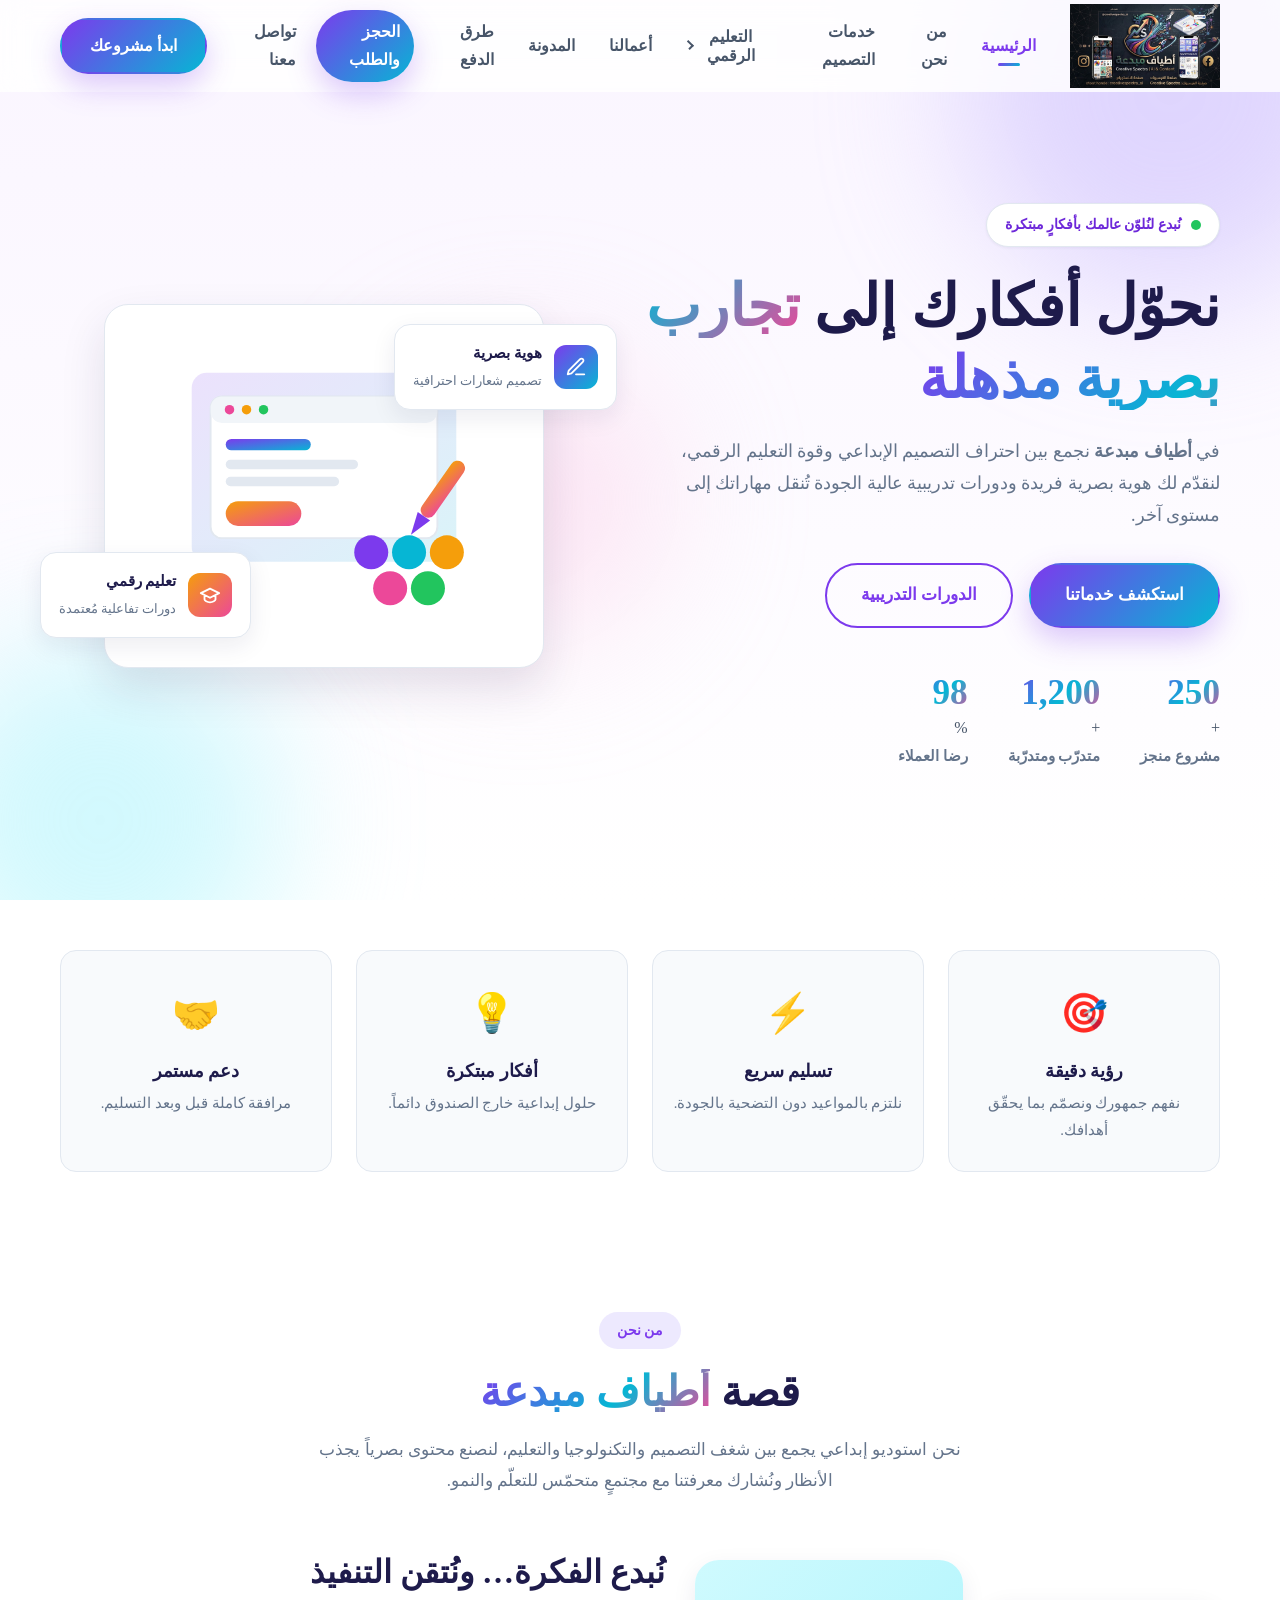
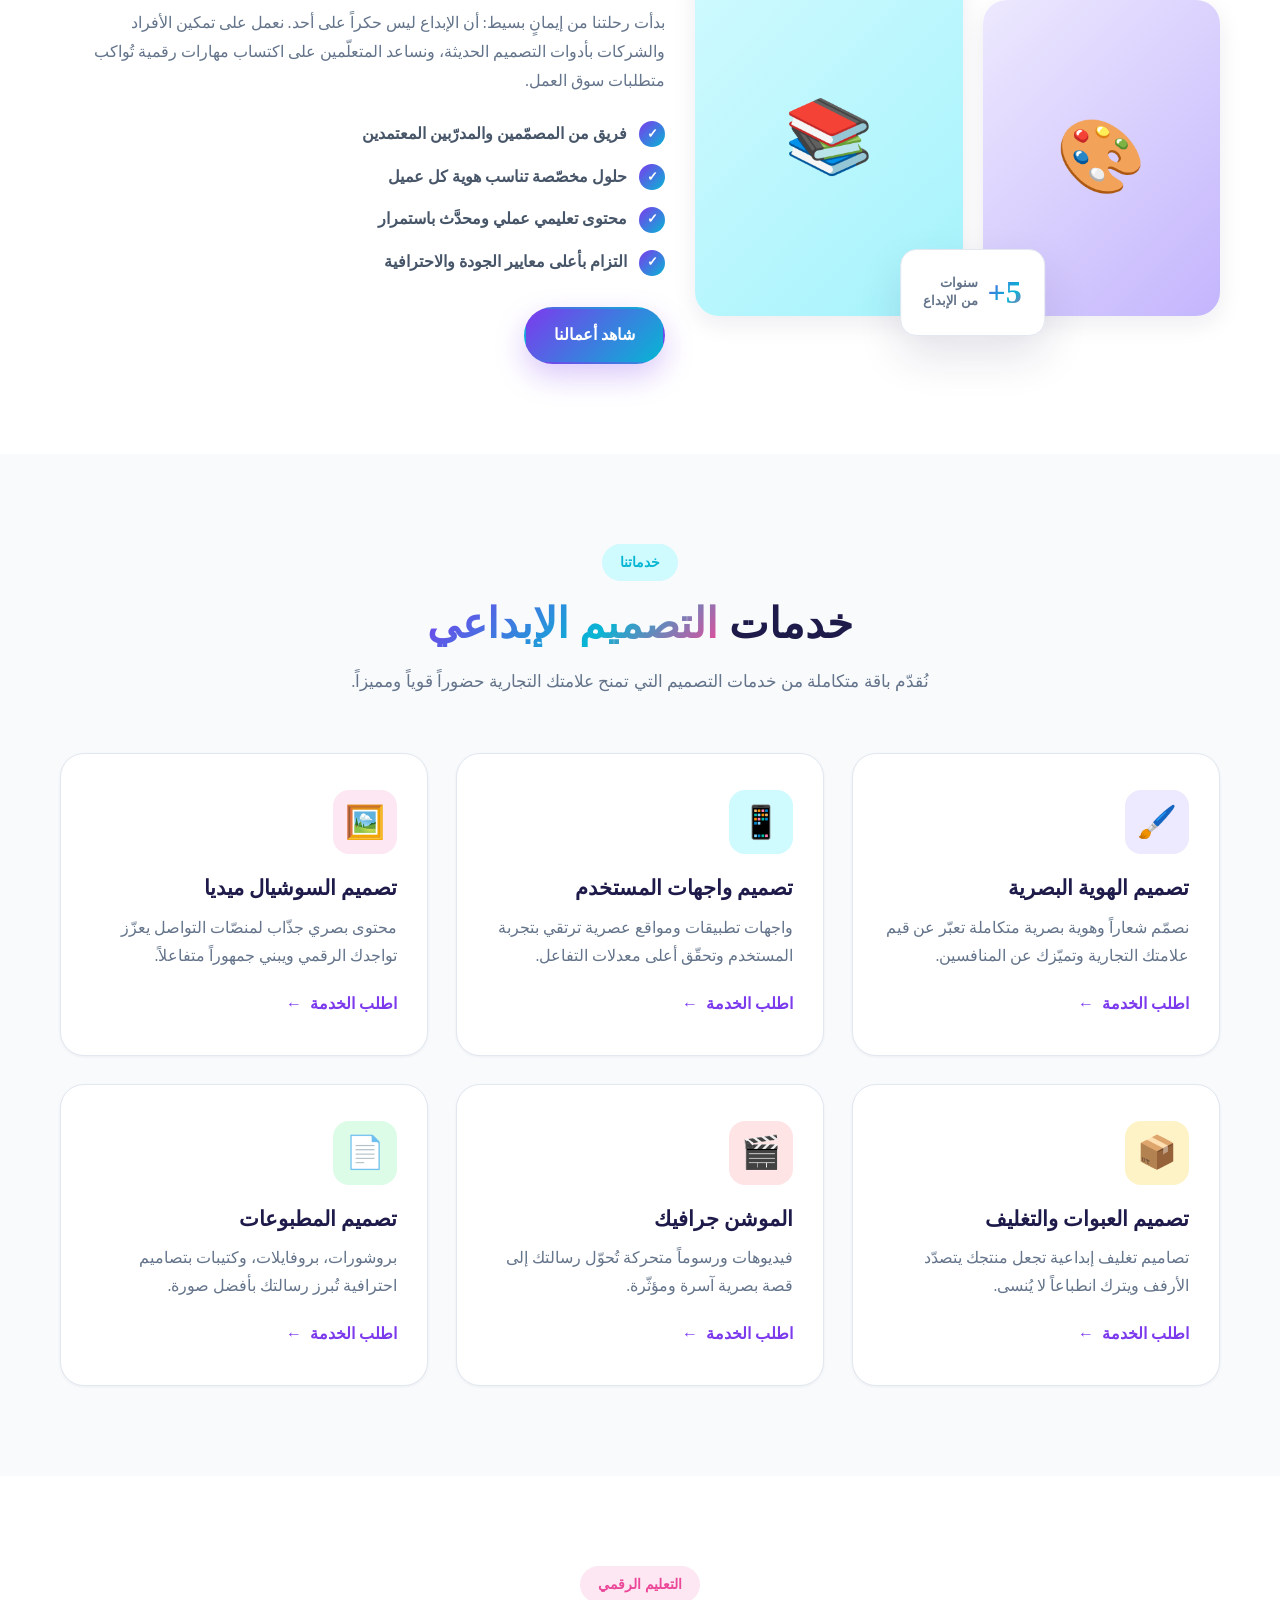
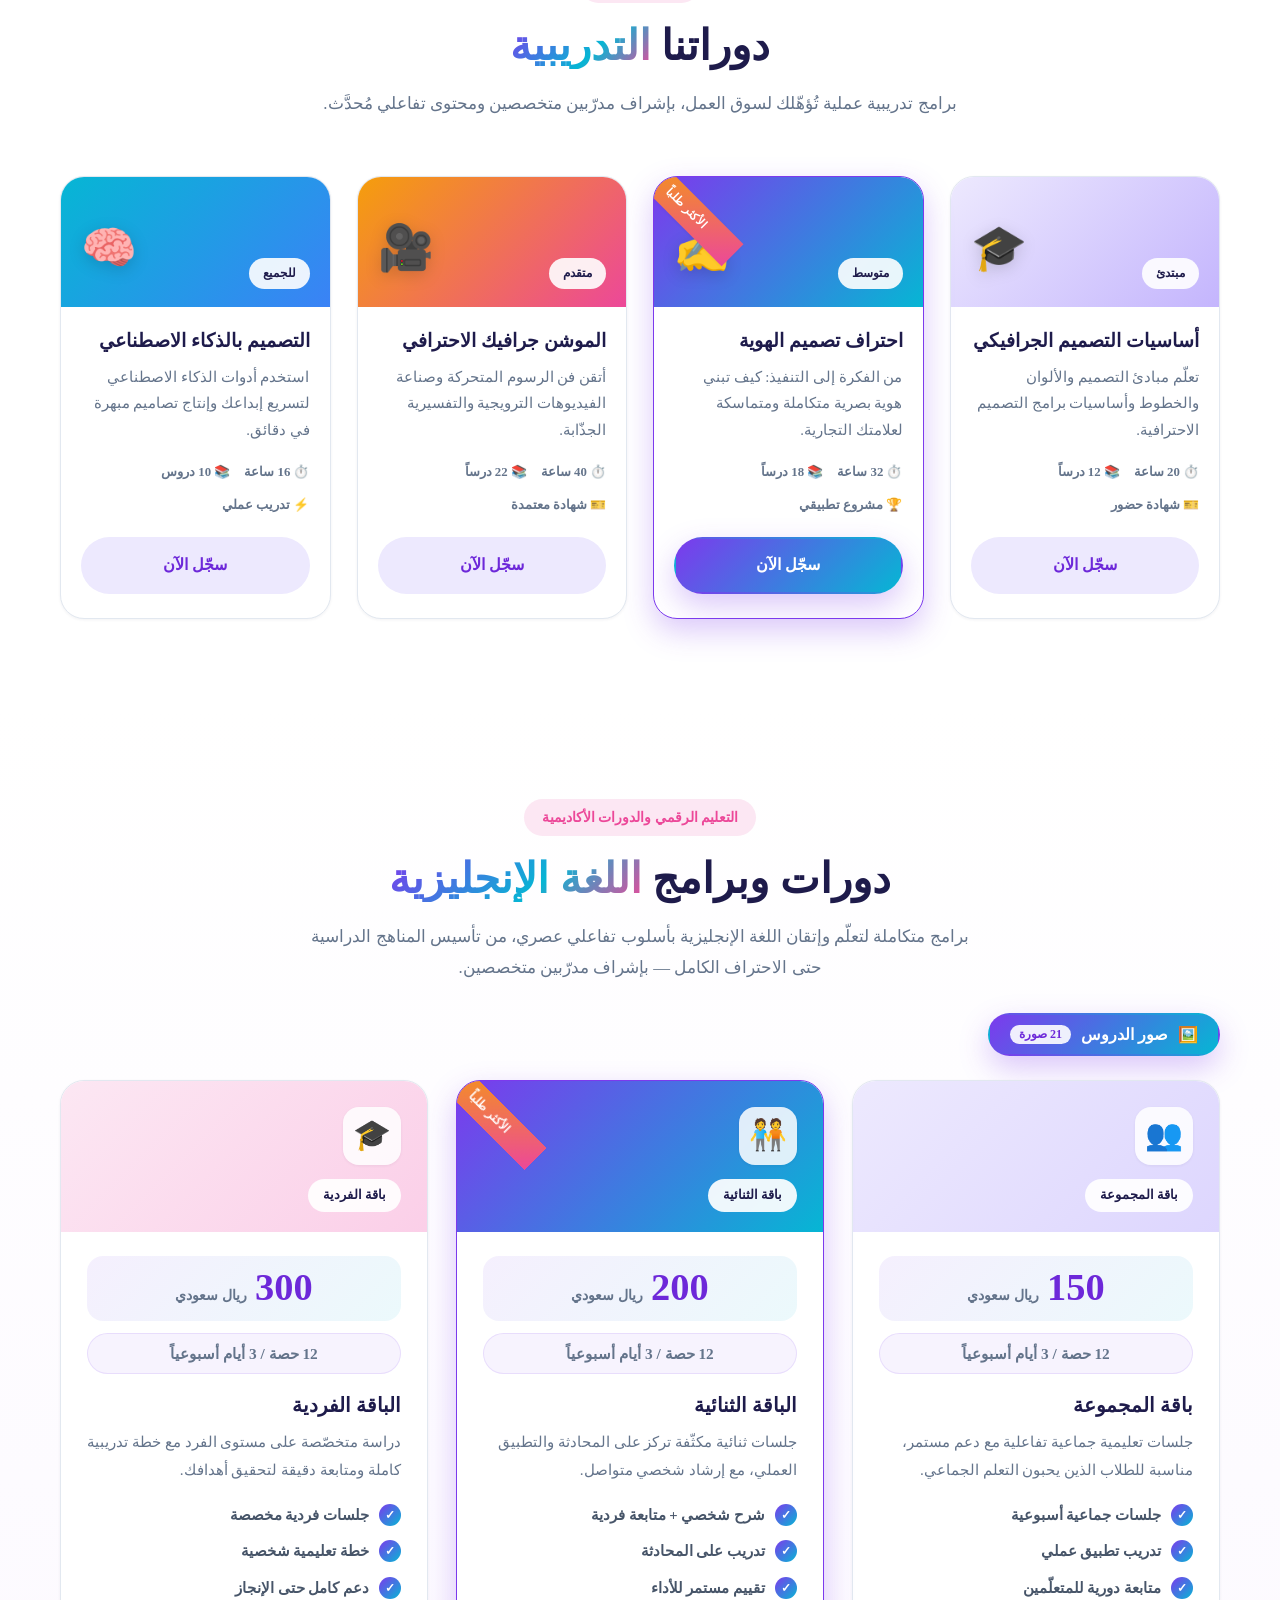
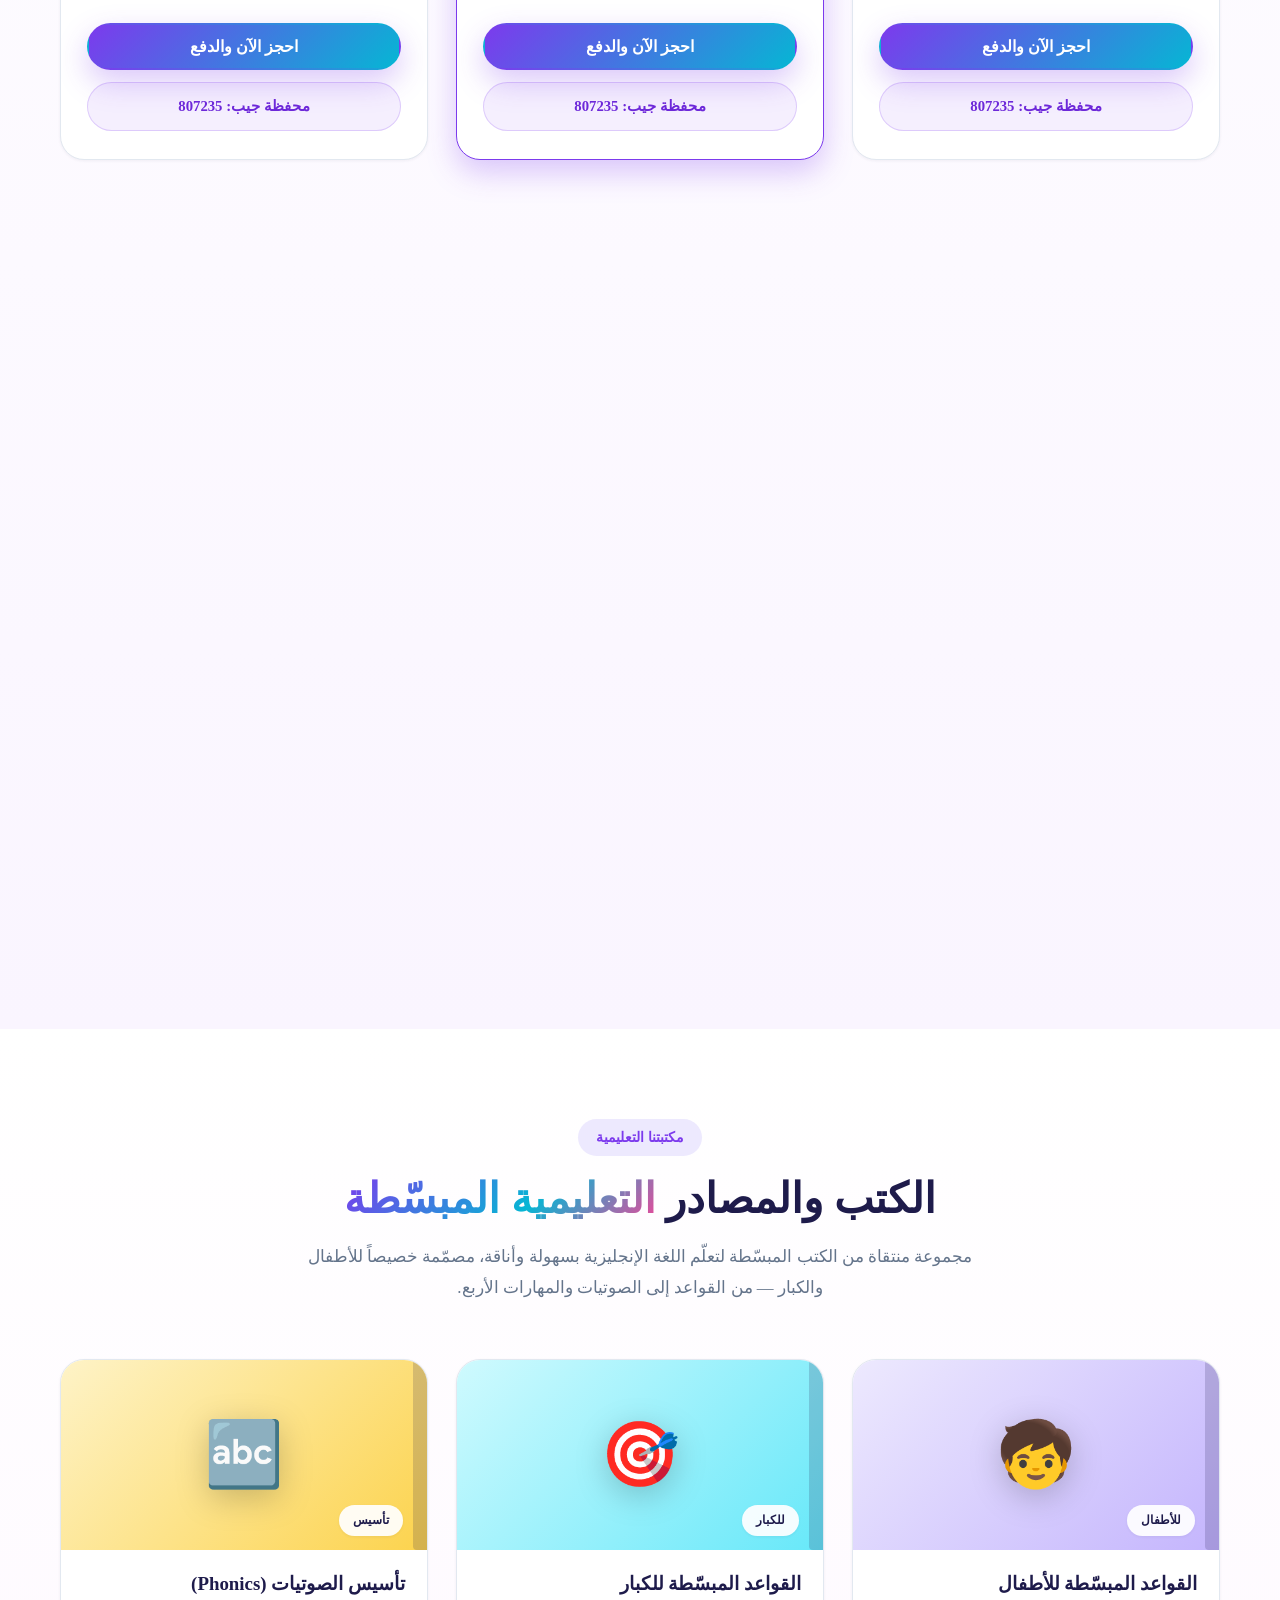
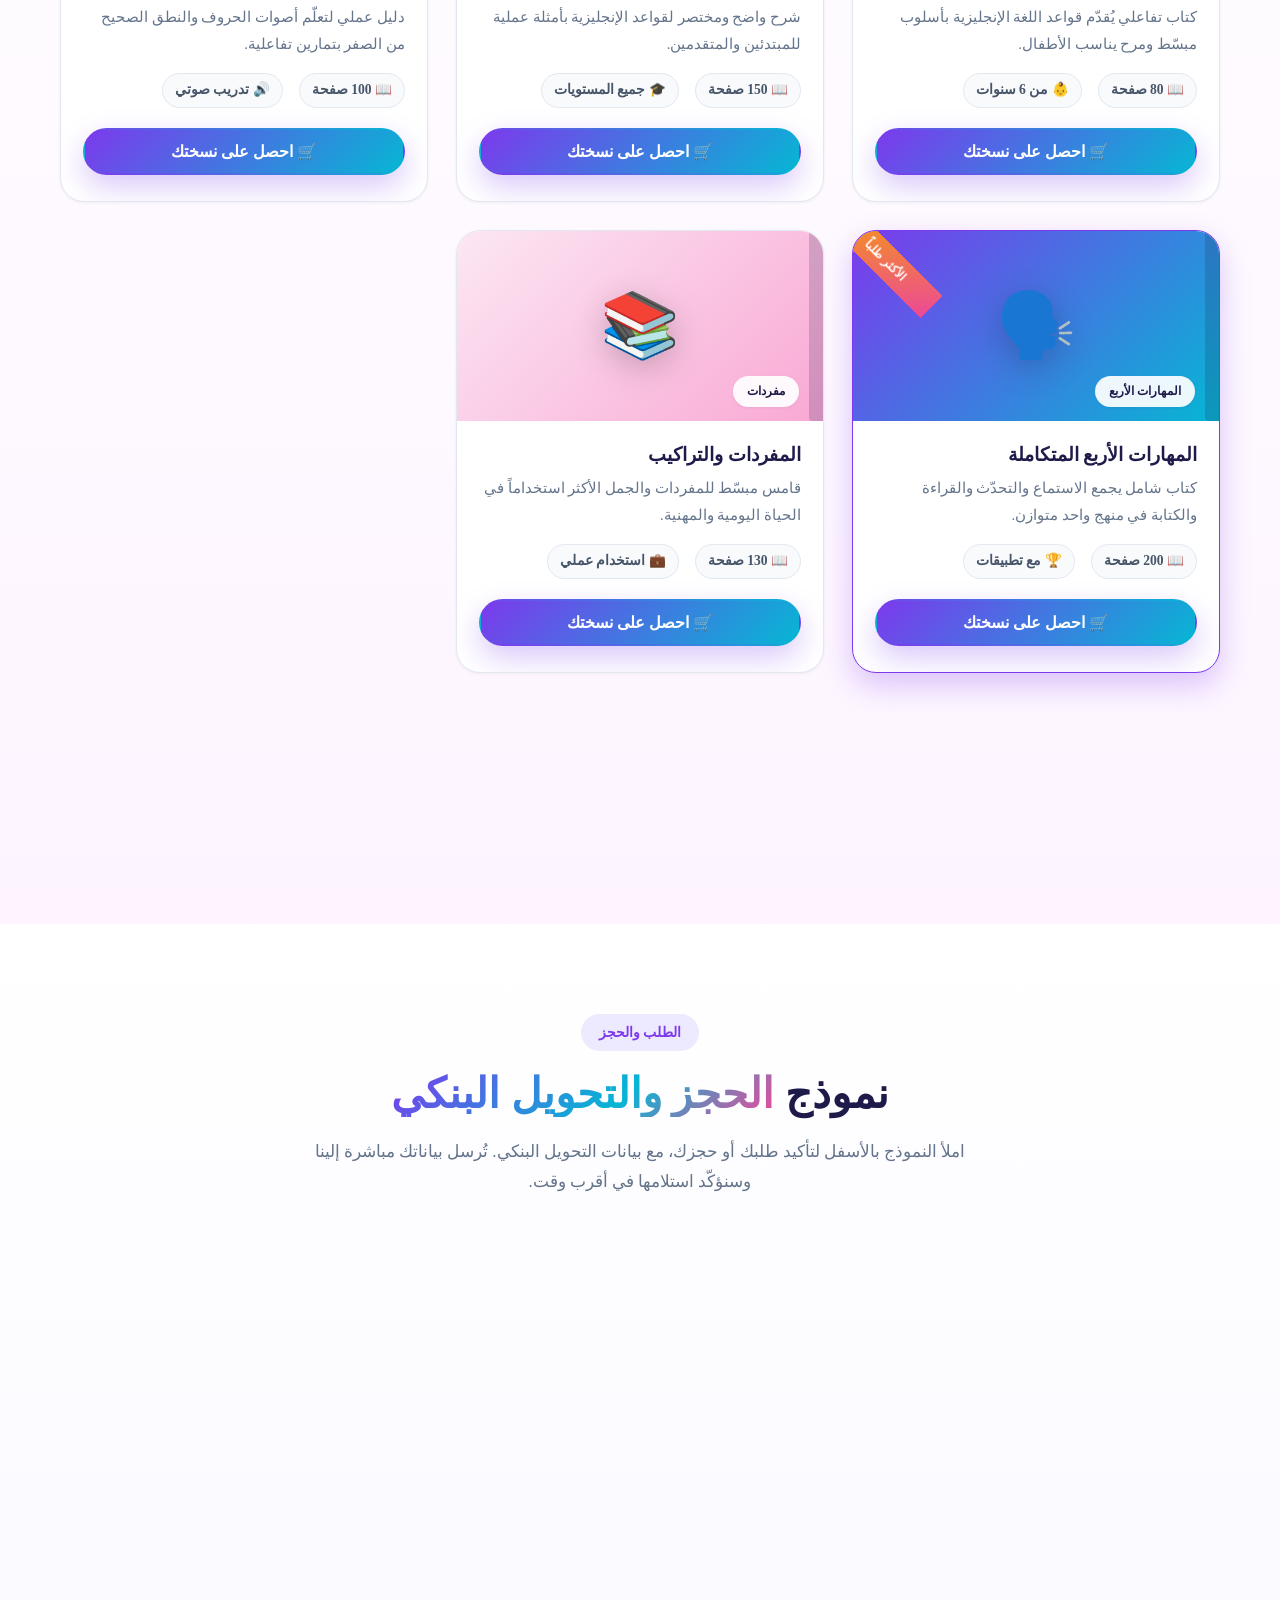
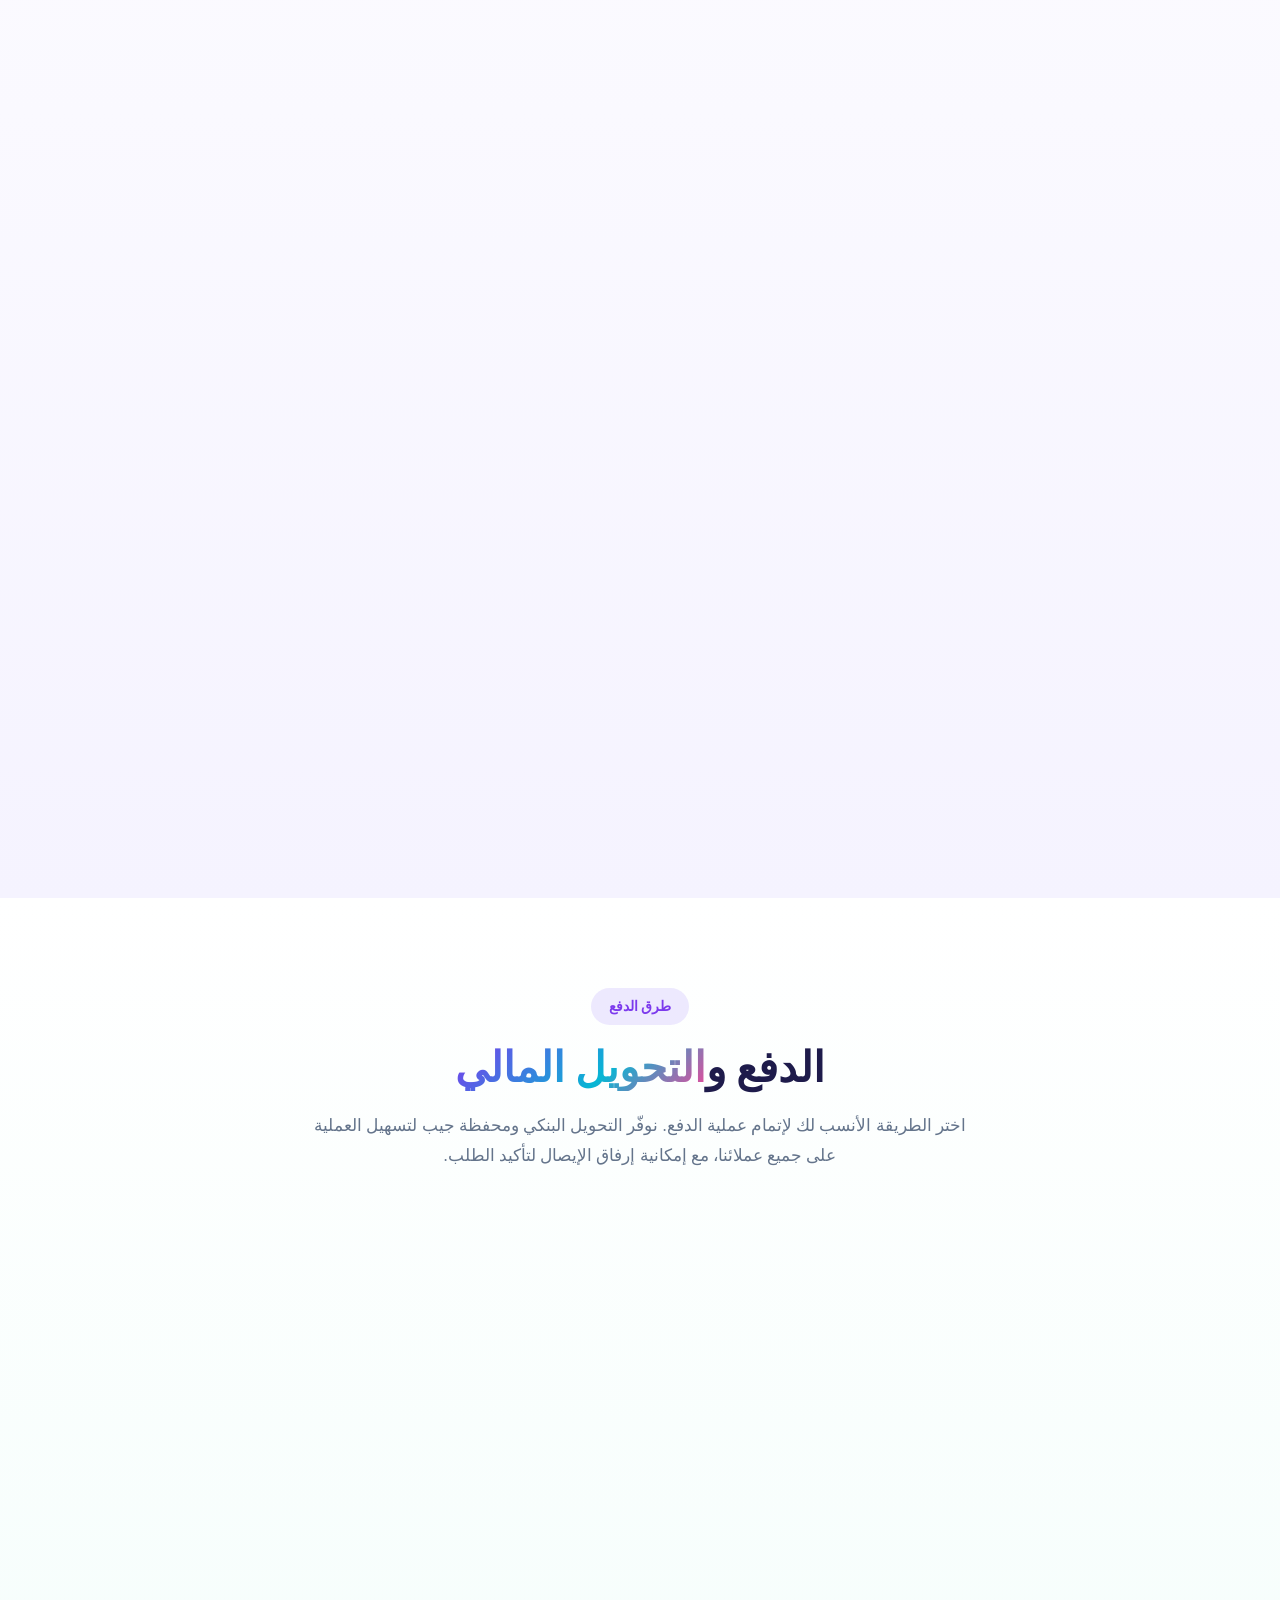
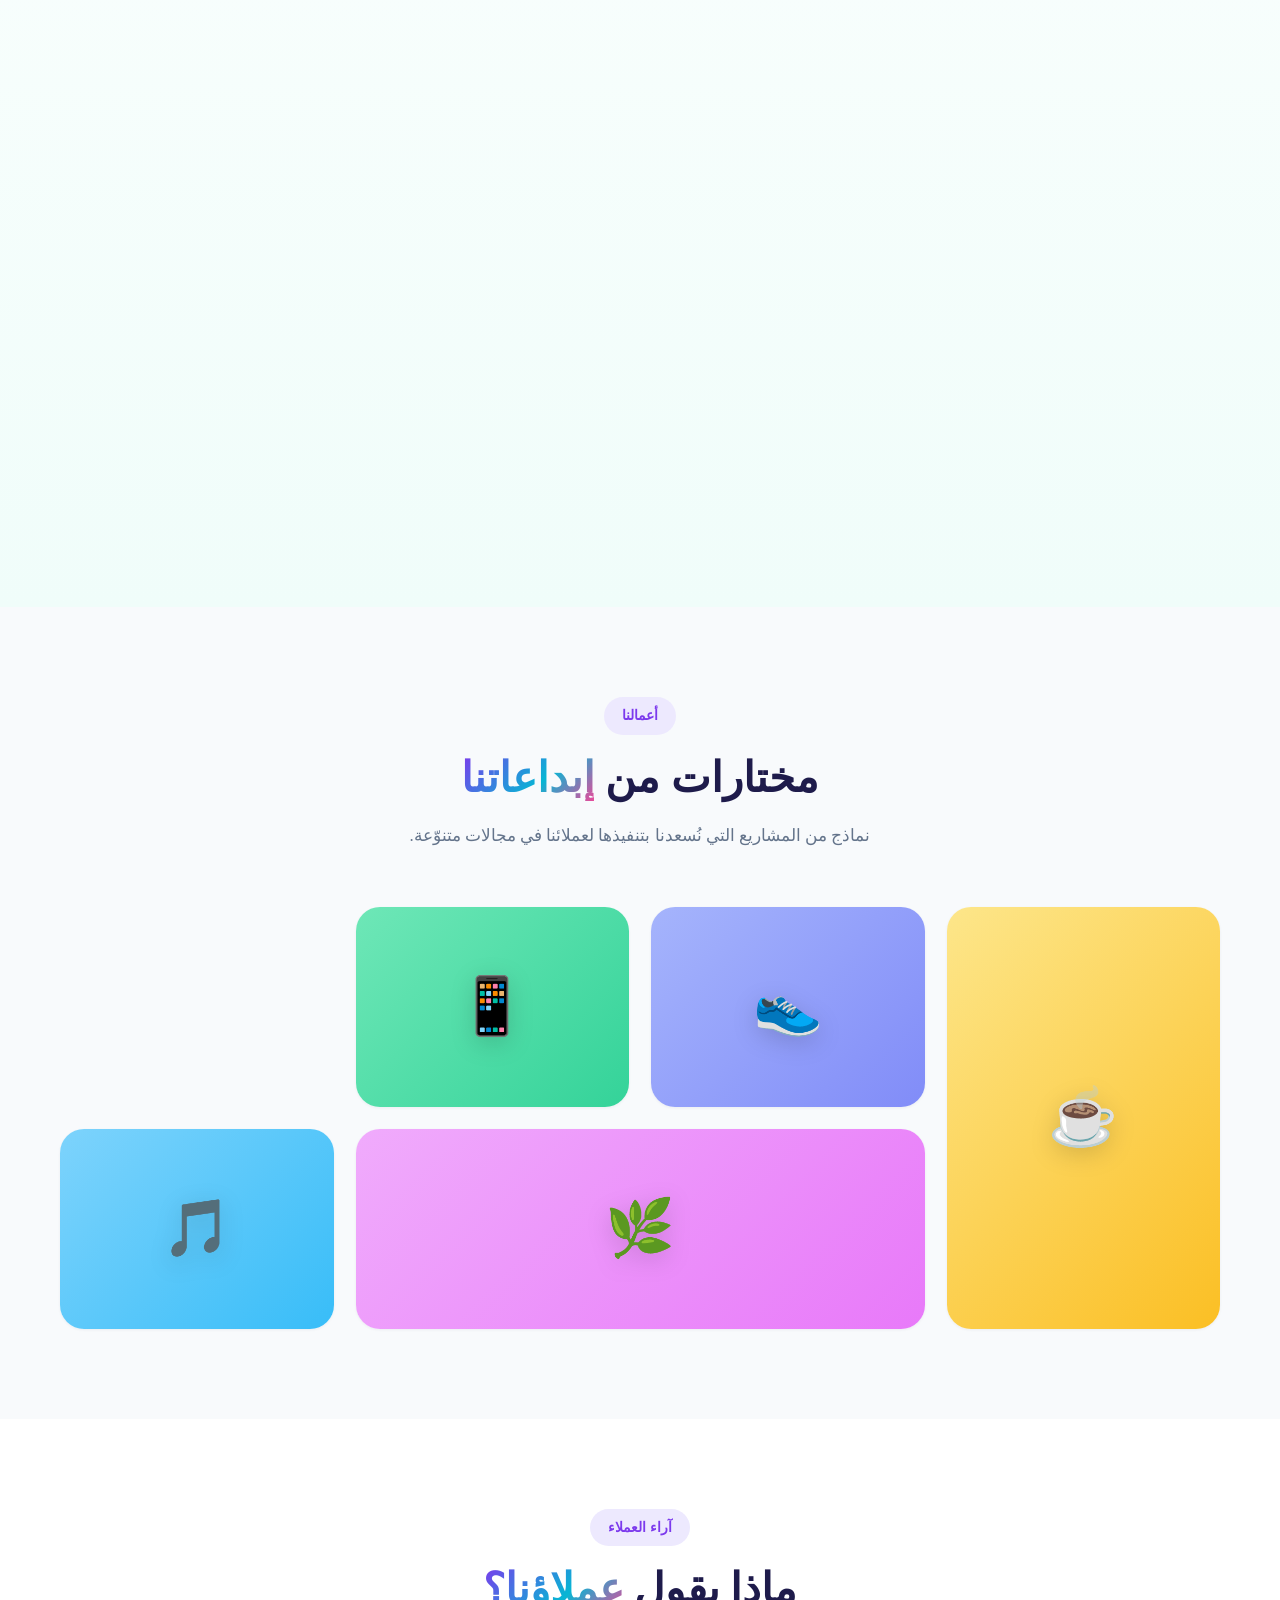
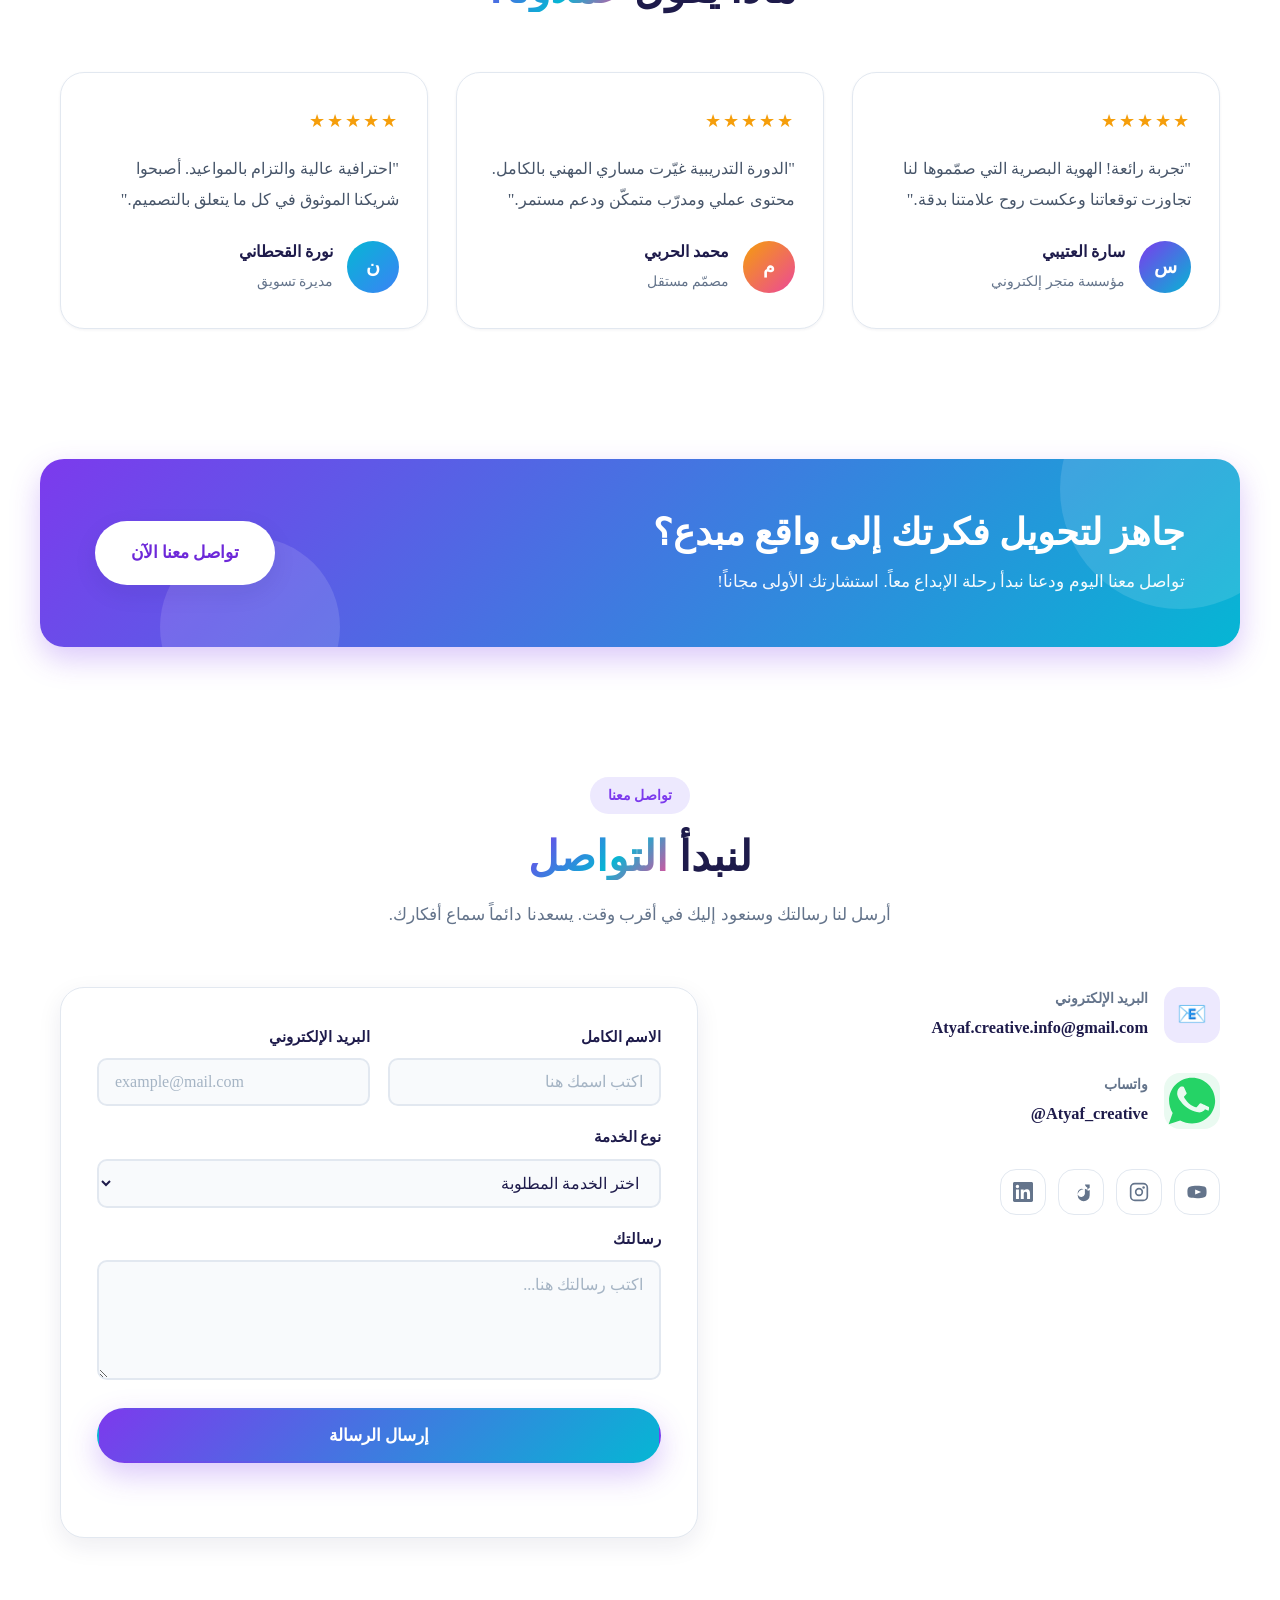
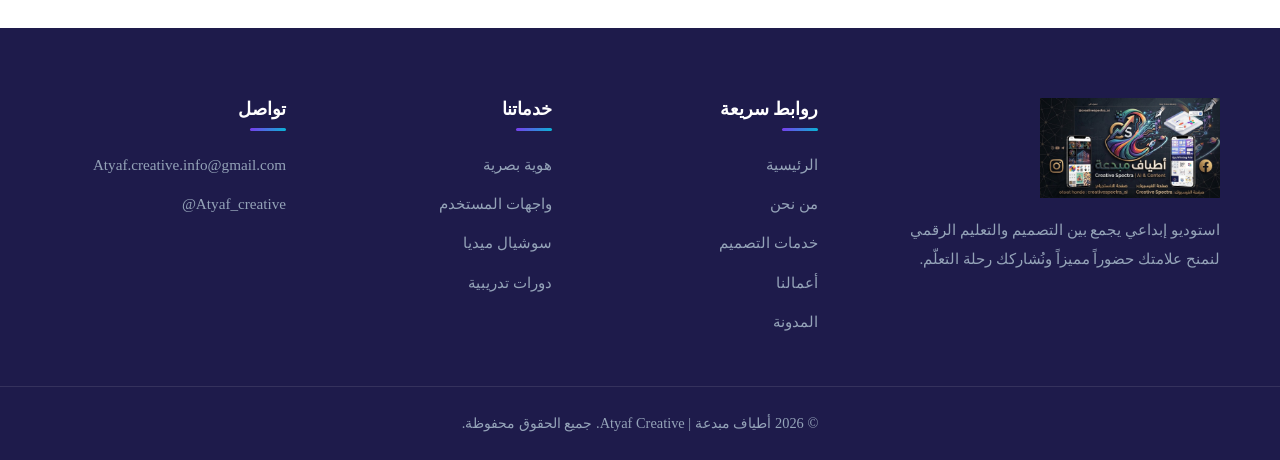
==== index.html @ 8f8dbd06 "Add files via upload" ====
<!DOCTYPE html>
<html lang="ar" dir="rtl">
<head>
  <meta charset="UTF-8" />
  <meta name="viewport" content="width=device-width, initial-scale=1.0" />
  <meta name="description" content="أطياف مبدعة | Atyaf Creative — استوديو متخصص في خدمات التصميم الإبداعي والتعليم الرقمي. نُبدع هويات بصرية ونتيح محتوى تعليمياً احترافياً." />
  <meta name="keywords" content="تصميم, هوية بصرية, تعليم رقمي, دورات تدريبية, أطياف مبدعة, Atyaf Creative" />
  <meta name="author" content="Atyaf Creative" />
  <title>أطياف مبدعة | Atyaf Creative</title>

  <!-- استخدم الخطوط المحلية لتجنب الاعتماد على الإنترنت أو VPN -->
  <link rel="stylesheet" href="style.css" />

  <!-- أيقونة الموقع (Favicon) -->
  <link rel="icon" href="data:image/svg+xml,%3Csvg xmlns='http://www.w3.org/2000/svg' viewBox='0 0 100 100'%3E%3Ctext y='.9em' font-size='90'%3E%F0%9F%8E%A8%3C/text%3E%3C/svg%3E" />
</head>

<body>
  <!-- ===== شريط التنقل ===== -->
  <header class="navbar" id="navbar">
    <div class="container nav-container">
      <a href="#home" class="brand" data-page="home" aria-label="أطياف مبدعة | Atyaf Creative — الصفحة الرئيسية">
        <img src="Logo.jpg.jpg" alt="" class="brand-logo" width="1024" height="572" />
      </a>

      <nav class="nav-menu" id="navMenu">
        <a href="#home" class="nav-link active" data-page="home">الرئيسية</a>
        <a href="#about" class="nav-link" data-page="about">من نحن</a>
        <a href="#design" class="nav-link" data-page="design">خدمات التصميم</a>

        <!-- عنصر منسدل: التعليم الرقمي -->
        <div class="nav-dropdown" id="eduDropdown">
          <button class="nav-link nav-dropdown-toggle" type="button" aria-haspopup="true" aria-expanded="false" aria-controls="dropdownMenu">
            التعليم الرقمي
            <span class="dropdown-caret" aria-hidden="true"></span>
          </button>
          <ul class="dropdown-menu" id="dropdownMenu">
            <li>
              <a href="#english-courses" class="dropdown-link" data-page="english-courses">
                <span class="dropdown-icon">🗣️</span>
                دورات اللغة الإنجليزية
              </a>
            </li>
            <li>
              <a href="#education" class="dropdown-link" data-page="education">
                <span class="dropdown-icon">🎨</span>
                دورات أخرى (التصميم والتعليم الرقمي)
              </a>
            </li>
            <li>
              <a href="#books" class="dropdown-link" data-page="books">
                <span class="dropdown-icon">📚</span>
                الكتب والمصادر التعليمية
              </a>
            </li>
          </ul>
        </div>

        <a href="#portfolio" class="nav-link" data-page="portfolio">أعمالنا</a>
        <a href="https://atyaf-mobdia.blogspot.com/" class="nav-link" target="_blank" rel="noopener noreferrer">المدونة</a>
        <a href="#payment-methods" class="nav-link" data-page="payment">طرق الدفع</a>
        <a href="#booking" class="nav-link nav-link-cta" data-page="booking">الحجز والطلب</a>
        <a href="#contact" class="nav-link" data-page="contact">تواصل معنا</a>
      </nav>

      <a href="#contact" class="btn btn-primary nav-cta" data-page="contact">ابدأ مشروعك</a>

      <button class="hamburger" id="hamburger" aria-label="القائمة" aria-expanded="false">
        <span></span>
        <span></span>
        <span></span>
      </button>
    </div>
  </header>

  <!-- ===== شريط التصفية الديناميكي (Filter Bar) ===== -->
  <div class="filter-bar" id="filterBar">
    <div class="container filter-bar-inner">
      <span class="filter-label">القسم الحالي:</span>
      <strong class="filter-current" id="filterCurrent">الرئيسية</strong>
      <a href="#home" class="filter-home" data-page="home">← الرئيسية</a>
    </div>
  </div>

  <!-- طبقة تعتيم خلف قائمة الجوال -->
  <div class="nav-overlay" id="navOverlay"></div>

  <!-- ===== القسم الرئيسي (Hero) ===== -->
  <section class="hero page-section" data-page="home" id="home">
    <div class="hero-bg" aria-hidden="true">
      <span class="blob blob-1"></span>
      <span class="blob blob-2"></span>
      <span class="blob blob-3"></span>
    </div>

    <div class="container hero-content">
      <div class="hero-text">
        <span class="hero-badge">
          <span class="pulse-dot"></span>
          نُبدع لنُلوّن عالمك بأفكارٍ مبتكرة
        </span>
        <h1 class="hero-title">
          نحوّل أفكارك إلى
          <span class="gradient-text">تجارب بصرية مذهلة</span>
        </h1>
        <p class="hero-subtitle">
          في <strong>أطياف مبدعة</strong> نجمع بين احتراف التصميم الإبداعي وقوة التعليم الرقمي،
          لنقدّم لك هوية بصرية فريدة ودورات تدريبية عالية الجودة تُنقل مهاراتك إلى مستوى آخر.
        </p>
        <div class="hero-actions">
          <a href="#design" class="btn btn-primary btn-lg">استكشف خدماتنا</a>
          <a href="#education" class="btn btn-outline btn-lg">الدورات التدريبية</a>
        </div>

        <div class="hero-stats">
          <div class="stat">
            <span class="stat-number" data-target="250">0</span><span class="stat-plus">+</span>
            <span class="stat-label">مشروع منجز</span>
          </div>
          <div class="stat">
            <span class="stat-number" data-target="1200">0</span><span class="stat-plus">+</span>
            <span class="stat-label">متدرّب ومتدرّبة</span>
          </div>
          <div class="stat">
            <span class="stat-number" data-target="98">0</span><span class="stat-plus">%</span>
            <span class="stat-label">رضا العملاء</span>
          </div>
        </div>
      </div>

      <div class="hero-visual">
        <div class="hero-card hero-card-main">
          <div class="hero-card-glow" aria-hidden="true"></div>
          <div class="hero-illustration">
            <svg viewBox="0 0 400 320" xmlns="http://www.w3.org/2000/svg" role="img" aria-label="رسم توضيحي للتصميم الإبداعي">
              <defs>
                <linearGradient id="grad1" x1="0%" y1="0%" x2="100%" y2="100%">
                  <stop offset="0%" stop-color="#7c3aed"/>
                  <stop offset="100%" stop-color="#06b6d4"/>
                </linearGradient>
                <linearGradient id="grad2" x1="0%" y1="0%" x2="100%" y2="100%">
                  <stop offset="0%" stop-color="#f59e0b"/>
                  <stop offset="100%" stop-color="#ec4899"/>
                </linearGradient>
              </defs>
              <rect x="60" y="40" width="280" height="200" rx="16" fill="url(#grad1)" opacity="0.15"/>
              <rect x="80" y="65" width="240" height="150" rx="12" fill="#fff" stroke="#e2e8f0" stroke-width="2"/>
              <rect x="80" y="65" width="240" height="28" rx="12" fill="#f1f5f9"/>
              <circle cx="100" cy="79" r="5" fill="#ec4899"/>
              <circle cx="118" cy="79" r="5" fill="#f59e0b"/>
              <circle cx="136" cy="79" r="5" fill="#22c55e"/>
              <rect x="96" y="110" width="90" height="12" rx="6" fill="url(#grad1)"/>
              <rect x="96" y="132" width="140" height="10" rx="5" fill="#e2e8f0"/>
              <rect x="96" y="150" width="120" height="10" rx="5" fill="#e2e8f0"/>
              <rect x="96" y="176" width="80" height="26" rx="13" fill="url(#grad2)"/>
              <g transform="rotate(35 300 200)">
                <rect x="292" y="120" width="16" height="70" rx="8" fill="url(#grad2)"/>
                <path d="M292 190 L308 190 L300 214 Z" fill="#7c3aed"/>
              </g>
              <g transform="translate(230 210)">
                <circle cx="20" cy="20" r="18" fill="#7c3aed"/>
                <circle cx="60" cy="20" r="18" fill="#06b6d4"/>
                <circle cx="100" cy="20" r="18" fill="#f59e0b"/>
                <circle cx="40" cy="58" r="18" fill="#ec4899"/>
                <circle cx="80" cy="58" r="18" fill="#22c55e"/>
              </g>
            </svg>
          </div>
        </div>

        <div class="hero-card hero-card-float float-1">
          <div class="mini-icon">
            <svg viewBox="0 0 24 24" fill="none"><path d="M12 20h9M16.5 3.5a2.121 2.121 0 013 3L7 19l-4 1 1-4L16.5 3.5z" stroke="currentColor" stroke-width="2" stroke-linecap="round" stroke-linejoin="round"/></svg>
          </div>
          <div>
            <strong>هوية بصرية</strong>
            <span>تصميم شعارات احترافية</span>
          </div>
        </div>

        <div class="hero-card hero-card-float float-2">
          <div class="mini-icon mini-icon-2">
            <svg viewBox="0 0 24 24" fill="none"><path d="M22 10L12 5 2 10l10 5 10-5zM6 12v5c0 1 2.7 3 6 3s6-2 6-3v-5" stroke="currentColor" stroke-width="2" stroke-linecap="round" stroke-linejoin="round"/></svg>
          </div>
          <div>
            <strong>تعليم رقمي</strong>
            <span>دورات تفاعلية مُعتمدة</span>
          </div>
        </div>
      </div>
    </div>
  </section>

  <!-- ===== شريط الميزات السريعة ===== -->
  <section class="features-strip page-section" data-page="home">
    <div class="container features-grid">
      <div class="feature-item">
        <div class="feature-icon">🎯</div>
        <h3>رؤية دقيقة</h3>
        <p>نفهم جمهورك ونصمّم بما يحقّق أهدافك.</p>
      </div>
      <div class="feature-item">
        <div class="feature-icon">⚡</div>
        <h3>تسليم سريع</h3>
        <p>نلتزم بالمواعيد دون التضحية بالجودة.</p>
      </div>
      <div class="feature-item">
        <div class="feature-icon">💡</div>
        <h3>أفكار مبتكرة</h3>
        <p>حلول إبداعية خارج الصندوق دائماً.</p>
      </div>
      <div class="feature-item">
        <div class="feature-icon">🤝</div>
        <h3>دعم مستمر</h3>
        <p>مرافقة كاملة قبل وبعد التسليم.</p>
      </div>
    </div>
  </section>

  <!-- ===== من نحن ===== -->
  <section class="section about page-section" data-page="about" id="about">
    <div class="container">
      <div class="section-head">
        <span class="section-tag">من نحن</span>
        <h2 class="section-title">قصة <span class="gradient-text">أطياف مبدعة</span></h2>
        <p class="section-desc">
          نحن استوديو إبداعي يجمع بين شغف التصميم والتكنولوجيا والتعليم، لنصنع محتوى بصرياً يجذب الأنظار
          ونُشارك معرفتنا مع مجتمعٍ متحمّس للتعلّم والنمو.
        </p>
      </div>

      <div class="about-grid">
        <div class="about-visual">
          <div class="about-image-card card-1">
            <div class="emoji-large">🎨</div>
          </div>
          <div class="about-image-card card-2">
            <div class="emoji-large">📚</div>
          </div>
          <div class="about-badge">
            <span class="about-badge-num">5+</span>
            <span class="about-badge-text">سنوات<br/>من الإبداع</span>
          </div>
        </div>

        <div class="about-text">
          <h3>نُبدع الفكرة… ونُتقن التنفيذ</h3>
          <p>
            بدأت رحلتنا من إيمانٍ بسيط: أن الإبداع ليس حكراً على أحد. نعمل على تمكين الأفراد والشركات
            بأدوات التصميم الحديثة، ونساعد المتعلّمين على اكتساب مهارات رقمية تُواكب متطلبات سوق العمل.
          </p>
          <ul class="about-list">
            <li>
              <span class="check-icon">✓</span>
              فريق من المصمّمين والمدرّبين المعتمدين
            </li>
            <li>
              <span class="check-icon">✓</span>
              حلول مخصّصة تناسب هوية كل عميل
            </li>
            <li>
              <span class="check-icon">✓</span>
              محتوى تعليمي عملي ومحدَّث باستمرار
            </li>
            <li>
              <span class="check-icon">✓</span>
              التزام بأعلى معايير الجودة والاحترافية
            </li>
          </ul>
          <a href="#portfolio" class="btn btn-primary">شاهد أعمالنا</a>
        </div>
      </div>
    </div>
  </section>

  <!-- ===== خدمات التصميم ===== -->
  <section class="section design page-section" data-page="design" id="design">
    <div class="container">
      <div class="section-head">
        <span class="section-tag tag-design">خدماتنا</span>
        <h2 class="section-title">خدمات <span class="gradient-text">التصميم الإبداعي</span></h2>
        <p class="section-desc">
          نُقدّم باقة متكاملة من خدمات التصميم التي تمنح علامتك التجارية حضوراً قوياً ومميزاً.
        </p>
      </div>

      <div class="cards-grid">
        <article class="service-card">
          <div class="service-icon icon-design-1">🖌️</div>
          <h3>تصميم الهوية البصرية</h3>
          <p>نصمّم شعاراً وهوية بصرية متكاملة تعبّر عن قيم علامتك التجارية وتميّزك عن المنافسين.</p>
          <a href="#contact" class="card-link">اطلب الخدمة <span class="arrow">←</span></a>
        </article>

        <article class="service-card">
          <div class="service-icon icon-design-2">📱</div>
          <h3>تصميم واجهات المستخدم</h3>
          <p>واجهات تطبيقات ومواقع عصرية ترتقي بتجربة المستخدم وتحقّق أعلى معدلات التفاعل.</p>
          <a href="#contact" class="card-link">اطلب الخدمة <span class="arrow">←</span></a>
        </article>

        <article class="service-card">
          <div class="service-icon icon-design-3">🖼️</div>
          <h3>تصميم السوشيال ميديا</h3>
          <p>محتوى بصري جذّاب لمنصّات التواصل يعزّز تواجدك الرقمي ويبني جمهوراً متفاعلاً.</p>
          <a href="#contact" class="card-link">اطلب الخدمة <span class="arrow">←</span></a>
        </article>

        <article class="service-card">
          <div class="service-icon icon-design-4">📦</div>
          <h3>تصميم العبوات والتغليف</h3>
          <p>تصاميم تغليف إبداعية تجعل منتجك يتصدّد الأرفف ويترك انطباعاً لا يُنسى.</p>
          <a href="#contact" class="card-link">اطلب الخدمة <span class="arrow">←</span></a>
        </article>

        <article class="service-card">
          <div class="service-icon icon-design-5">🎬</div>
          <h3>الموشن جرافيك</h3>
          <p>فيديوهات ورسوماً متحركة تُحوّل رسالتك إلى قصة بصرية آسرة ومؤثّرة.</p>
          <a href="#contact" class="card-link">اطلب الخدمة <span class="arrow">←</span></a>
        </article>

        <article class="service-card">
          <div class="service-icon icon-design-6">📄</div>
          <h3>تصميم المطبوعات</h3>
          <p>بروشورات، بروفايلات، وكتيبات بتصاميم احترافية تُبرز رسالتك بأفضل صورة.</p>
          <a href="#contact" class="card-link">اطلب الخدمة <span class="arrow">←</span></a>
        </article>
      </div>
    </div>
  </section>

  <!-- ===== التعليم الرقمي ===== -->
  <section class="section education page-section" data-page="education" id="education">
    <div class="container">
      <div class="section-head">
        <span class="section-tag tag-edu">التعليم الرقمي</span>
        <h2 class="section-title">دوراتنا <span class="gradient-text">التدريبية</span></h2>
        <p class="section-desc">
          برامج تدريبية عملية تُؤهّلك لسوق العمل، بإشراف مدرّبين متخصصين ومحتوى تفاعلي مُحدَّث.
        </p>
      </div>

      <div class="courses-grid">
        <article class="course-card">
          <div class="course-header course-header-1">
            <span class="course-level">مبتدئ</span>
            <div class="course-icon">🎓</div>
          </div>
          <div class="course-body">
            <h3>أساسيات التصميم الجرافيكي</h3>
            <p>تعلّم مبادئ التصميم والألوان والخطوط وأساسيات برامج التصميم الاحترافية.</p>
            <ul class="course-meta">
              <li>⏱️ 20 ساعة</li>
              <li>📚 12 درساً</li>
              <li>🎫 شهادة حضور</li>
            </ul>
            <a href="#contact" class="btn btn-soft btn-block">سجّل الآن</a>
          </div>
        </article>

        <article class="course-card course-card-featured">
          <span class="course-ribbon">الأكثر طلباً</span>
          <div class="course-header course-header-2">
            <span class="course-level">متوسط</span>
            <div class="course-icon">✍️</div>
          </div>
          <div class="course-body">
            <h3>احتراف تصميم الهوية</h3>
            <p>من الفكرة إلى التنفيذ: كيف تبني هوية بصرية متكاملة ومتماسكة لعلامتك التجارية.</p>
            <ul class="course-meta">
              <li>⏱️ 32 ساعة</li>
              <li>📚 18 درساً</li>
              <li>🏆 مشروع تطبيقي</li>
            </ul>
            <a href="#contact" class="btn btn-primary btn-block">سجّل الآن</a>
          </div>
        </article>

        <article class="course-card">
          <div class="course-header course-header-3">
            <span class="course-level">متقدم</span>
            <div class="course-icon">🎥</div>
          </div>
          <div class="course-body">
            <h3>الموشن جرافيك الاحترافي</h3>
            <p>أتقن فن الرسوم المتحركة وصناعة الفيديوهات الترويجية والتفسيرية الجذّابة.</p>
            <ul class="course-meta">
              <li>⏱️ 40 ساعة</li>
              <li>📚 22 درساً</li>
              <li>🎫 شهادة معتمدة</li>
            </ul>
            <a href="#contact" class="btn btn-soft btn-block">سجّل الآن</a>
          </div>
        </article>

        <article class="course-card">
          <div class="course-header course-header-4">
            <span class="course-level">للجميع</span>
            <div class="course-icon">🧠</div>
          </div>
          <div class="course-body">
            <h3>التصميم بالذكاء الاصطناعي</h3>
            <p>استخدم أدوات الذكاء الاصطناعي لتسريع إبداعك وإنتاج تصاميم مبهرة في دقائق.</p>
            <ul class="course-meta">
              <li>⏱️ 16 ساعة</li>
              <li>📚 10 دروس</li>
              <li>⚡ تدريب عملي</li>
            </ul>
            <a href="#contact" class="btn btn-soft btn-block">سجّل الآن</a>
          </div>
        </article>
      </div>
    </div>
  </section>

  <!-- ===== دورات وبرامج اللغة الإنجليزية ===== -->
  <section class="section english page-section" data-page="english-courses" id="english-courses">
    <div class="container">
      <div class="section-head">
        <span class="section-tag tag-edu">التعليم الرقمي والدورات الأكاديمية</span>
        <h2 class="section-title">دورات وبرامج <span class="gradient-text">اللغة الإنجليزية</span></h2>
        <p class="section-desc">
          برامج متكاملة لتعلّم وإتقان اللغة الإنجليزية بأسلوب تفاعلي عصري،
          من تأسيس المناهج الدراسية حتى الاحتراف الكامل — بإشراف مدرّبين متخصصين.
        </p>
      </div>

      <div class="lesson-gallery-toolbar">
        <button
          type="button"
          class="btn lesson-gallery-toggle"
          id="lessonGalleryToggle"
          aria-expanded="false"
          aria-controls="lessonGallery"
        >
          <span aria-hidden="true">🖼️</span>
          صور الدروس
          <span class="lesson-gallery-count">21 صورة</span>
        </button>
      </div>

      <div class="lesson-gallery" id="lessonGallery" hidden>
        <div class="lesson-gallery-heading">
          <div>
            <h3>معرض شروحات اللغة الإنجليزية</h3>
            <p>استعرض ملخصات الدروس والصور التعليمية، واضغط على أي صورة لتكبيرها.</p>
          </div>
        </div>
        <div class="lesson-gallery-grid">
          <figure class="lesson-gallery-item">
            <button type="button" class="lesson-image-button" data-image-src="صور الدروس/birds.jpg" data-image-alt="أسماء الطيور باللغة الإنجليزية">
              <img src="صور الدروس/birds.jpg" alt="أسماء الطيور باللغة الإنجليزية" loading="lazy" />
            </button>
            <figcaption>الطيور</figcaption>
          </figure>
          <figure class="lesson-gallery-item">
            <button type="button" class="lesson-image-button" data-image-src="صور الدروس/4-present-simple.jpg" data-image-alt="شرح درس المضارع البسيط">
              <img src="صور الدروس/4-present-simple.jpg" alt="شرح درس المضارع البسيط" loading="lazy" />
            </button>
            <figcaption>المضارع البسيط</figcaption>
          </figure>
          <figure class="lesson-gallery-item">
            <button type="button" class="lesson-image-button" data-image-src="صور الدروس/5- present-continuous.jpg" data-image-alt="شرح درس المضارع المستمر">
              <img src="صور الدروس/5- present-continuous.jpg" alt="شرح درس المضارع المستمر" loading="lazy" />
            </button>
            <figcaption>المضارع المستمر</figcaption>
          </figure>
          <figure class="lesson-gallery-item">
            <button type="button" class="lesson-image-button" data-image-src="صور الدروس/3- past-perfect.jpg" data-image-alt="شرح درس الماضي التام">
              <img src="صور الدروس/3- past-perfect.jpg" alt="شرح درس الماضي التام" loading="lazy" />
            </button>
            <figcaption>الماضي التام</figcaption>
          </figure>
          <figure class="lesson-gallery-item">
            <button type="button" class="lesson-image-button" data-image-src="صور الدروس/1-past-simple.jpg" data-image-alt="شرح درس الماضي البسيط">
              <img src="صور الدروس/1-past-simple.jpg" alt="شرح درس الماضي البسيط" loading="lazy" />
            </button>
            <figcaption>الماضي البسيط</figcaption>
          </figure>
          <figure class="lesson-gallery-item">
            <button type="button" class="lesson-image-button" data-image-src="صور الدروس/2- past-continuous.jpg" data-image-alt="شرح درس الماضي المستمر">
              <img src="صور الدروس/2- past-continuous.jpg" alt="شرح درس الماضي المستمر" loading="lazy" />
            </button>
            <figcaption>الماضي المستمر</figcaption>
          </figure>
          <figure class="lesson-gallery-item">
            <button type="button" class="lesson-image-button" data-image-src="صور الدروس/8-verb-can.could.jpg" data-image-alt="شرح أفعال القدرة باللغة الإنجليزية">
              <img src="صور الدروس/8-verb-can.could.jpg" alt="شرح أفعال القدرة باللغة الإنجليزية" loading="lazy" />
            </button>
            <figcaption>أفعال القدرة</figcaption>
          </figure>
          <figure class="lesson-gallery-item">
            <button type="button" class="lesson-image-button" data-image-src="صور الدروس/7- verb to be.jpg" data-image-alt="شرح أفعال الكينونة باللغة الإنجليزية">
              <img src="صور الدروس/7- verb to be.jpg" alt="شرح أفعال الكينونة باللغة الإنجليزية" loading="lazy" />
            </button>
            <figcaption>أفعال الكينونة</figcaption>
          </figure>
          <figure class="lesson-gallery-item">
            <button type="button" class="lesson-image-button" data-image-src="صور الدروس/15-Auxillary verbs.jpg" data-image-alt="شرح الأفعال المساعدة">
              <img src="صور الدروس/15-Auxillary verbs.jpg" alt="شرح الأفعال المساعدة" loading="lazy" />
            </button>
            <figcaption>الأفعال المساعدة</figcaption>
          </figure>
          <figure class="lesson-gallery-item">
            <button type="button" class="lesson-image-button" data-image-src="صور الدروس/11-if.jpg" data-image-alt="شرح قاعدة if">
              <img src="صور الدروس/11-if.jpg" alt="شرح قاعدة if" loading="lazy" />
            </button>
            <figcaption>قاعدة if</figcaption>
          </figure>
          <figure class="lesson-gallery-item">
            <button type="button" class="lesson-image-button" data-image-src="صور الدروس/prepositions.jpg" data-image-alt="شرح حروف الجر">
              <img src="صور الدروس/prepositions.jpg" alt="شرح حروف الجر" loading="lazy" />
            </button>
            <figcaption>حروف الجر</figcaption>
          </figure>
          <figure class="lesson-gallery-item">
            <button type="button" class="lesson-image-button" data-image-src="صور الدروس/12-adjective.jpg" data-image-alt="شرح الصفات باللغة الإنجليزية">
              <img src="صور الدروس/12-adjective.jpg" alt="شرح الصفات باللغة الإنجليزية" loading="lazy" />
            </button>
            <figcaption>الصفات</figcaption>
          </figure>
          <figure class="lesson-gallery-item">
            <button type="button" class="lesson-image-button" data-image-src="صور الدروس/13-adjective types.jpg" data-image-alt="شرح أنواع الصفات باللغة الإنجليزية">
              <img src="صور الدروس/13-adjective types.jpg" alt="شرح أنواع الصفات باللغة الإنجليزية" loading="lazy" />
            </button>
            <figcaption>أنواع الصفات</figcaption>
          </figure>
          <figure class="lesson-gallery-item">
            <button type="button" class="lesson-image-button" data-image-src="صور الدروس/adj-adverb.jpg" data-image-alt="شرح الصفة والحال">
              <img src="صور الدروس/adj-adverb.jpg" alt="شرح الصفة والحال" loading="lazy" />
            </button>
            <figcaption>الصفة والحال</figcaption>
          </figure>
          <figure class="lesson-gallery-item">
            <button type="button" class="lesson-image-button" data-image-src="صور الدروس/14-this-that.jpg" data-image-alt="شرح أسماء الإشارة">
              <img src="صور الدروس/14-this-that.jpg" alt="شرح أسماء الإشارة" loading="lazy" />
            </button>
            <figcaption>أسماء الإشارة</figcaption>
          </figure>
          <figure class="lesson-gallery-item">
            <button type="button" class="lesson-image-button" data-image-src="صور الدروس/9-a. an.jpg" data-image-alt="شرح استخدام a و an">
              <img src="صور الدروس/9-a. an.jpg" alt="شرح استخدام a و an" loading="lazy" />
            </button>
            <figcaption>استخدام a و an</figcaption>
          </figure>
          <figure class="lesson-gallery-item">
            <button type="button" class="lesson-image-button" data-image-src="صور الدروس/clock.jpg" data-image-alt="شرح قراءة الساعة باللغة الإنجليزية">
              <img src="صور الدروس/clock.jpg" alt="شرح قراءة الساعة باللغة الإنجليزية" loading="lazy" />
            </button>
            <figcaption>الساعات</figcaption>
          </figure>
          <figure class="lesson-gallery-item">
            <button type="button" class="lesson-image-button" data-image-src="صور الدروس/years-Months.jpg" data-image-alt="شرح الشهور والسنين باللغة الإنجليزية">
              <img src="صور الدروس/years-Months.jpg" alt="شرح الشهور والسنين باللغة الإنجليزية" loading="lazy" />
            </button>
            <figcaption>الشهور والسنين</figcaption>
          </figure>
          <figure class="lesson-gallery-item">
            <button type="button" class="lesson-image-button" data-image-src="صور الدروس/Days.jpg" data-image-alt="شرح أيام الأسبوع باللغة الإنجليزية">
              <img src="صور الدروس/Days.jpg" alt="شرح أيام الأسبوع باللغة الإنجليزية" loading="lazy" />
            </button>
            <figcaption>أيام الأسبوع</figcaption>
          </figure>
          <figure class="lesson-gallery-item">
            <button type="button" class="lesson-image-button" data-image-src="صور الدروس/Animals.jpg" data-image-alt="شرح أسماء الحيوانات باللغة الإنجليزية">
              <img src="صور الدروس/Animals.jpg" alt="شرح أسماء الحيوانات باللغة الإنجليزية" loading="lazy" />
            </button>
            <figcaption>الحيوانات</figcaption>
          </figure>
          <figure class="lesson-gallery-item">
            <button type="button" class="lesson-image-button" data-image-src="صور الدروس/10-s-es الجمع.jpg" data-image-alt="شرح صيغة الجمع">
              <img src="صور الدروس/10-s-es الجمع.jpg" alt="شرح صيغة الجمع" loading="lazy" />
            </button>
            <figcaption>الجمع مع s و es</figcaption>
          </figure>
        </div>
      </div>

      <div class="eng-grid">
        <!-- باقة المجموعة -->
        <article class="eng-card package-card">
          <div class="eng-card-top eng-top-1">
            <div class="eng-icon">👥</div>
            <span class="eng-badge">باقة المجموعة</span>
          </div>
          <div class="eng-card-body">
            <div class="package-price">
              <span class="package-number">150</span>
              <span class="package-currency">ريال سعودي</span>
            </div>
            <p class="package-meta">12 حصة / 3 أيام أسبوعياً</p>
            <h3>باقة المجموعة</h3>
            <p>جلسات تعليمية جماعية تفاعلية مع دعم مستمر، مناسبة للطلاب الذين يحبون التعلم الجماعي.</p>
            <ul class="eng-features">
              <li><span class="eng-check">✓</span> جلسات جماعية أسبوعية</li>
              <li><span class="eng-check">✓</span> تدريب تطبيق عملي</li>
              <li><span class="eng-check">✓</span> متابعة دورية للمتعلّمين</li>
            </ul>
            <div class="package-actions">
              <button type="button" class="btn btn-primary btn-block eng-book-btn" data-course="باقة المجموعة - 150 ريال سعودي">
                احجز الآن والدفع
              </button>
              <a href="#payment-methods" class="package-wallet">محفظة جيب: 807235</a>
            </div>
          </div>
        </article>

        <!-- باقة الثنائية -->
        <article class="eng-card eng-card-featured package-card">
          <span class="eng-ribbon">الأكثر طلباً</span>
          <div class="eng-card-top eng-top-2">
            <div class="eng-icon">🧑‍🤝‍🧑</div>
            <span class="eng-badge">باقة الثنائية</span>
          </div>
          <div class="eng-card-body">
            <div class="package-price">
              <span class="package-number">200</span>
              <span class="package-currency">ريال سعودي</span>
            </div>
            <p class="package-meta">12 حصة / 3 أيام أسبوعياً</p>
            <h3>الباقة الثنائية</h3>
            <p>جلسات ثنائية مكثّفة تركز على المحادثة والتطبيق العملي، مع إرشاد شخصي متواصل.</p>
            <ul class="eng-features">
              <li><span class="eng-check">✓</span> شرح شخصي + متابعة فردية</li>
              <li><span class="eng-check">✓</span> تدريب على المحادثة</li>
              <li><span class="eng-check">✓</span> تقييم مستمر للأداء</li>
            </ul>
            <div class="package-actions">
              <button type="button" class="btn btn-primary btn-block eng-book-btn" data-course="باقة الثنائية - 200 ريال سعودي">
                احجز الآن والدفع
              </button>
              <a href="#payment-methods" class="package-wallet">محفظة جيب: 807235</a>
            </div>
          </div>
        </article>

        <!-- باقة الفردية -->
        <article class="eng-card package-card">
          <div class="eng-card-top eng-top-3">
            <div class="eng-icon">🎓</div>
            <span class="eng-badge">باقة الفردية</span>
          </div>
          <div class="eng-card-body">
            <div class="package-price">
              <span class="package-number">300</span>
              <span class="package-currency">ريال سعودي</span>
            </div>
            <p class="package-meta">12 حصة / 3 أيام أسبوعياً</p>
            <h3>الباقة الفردية</h3>
            <p>دراسة متخصّصة على مستوى الفرد مع خطة تدريبية كاملة ومتابعة دقيقة لتحقيق أهدافك.</p>
            <ul class="eng-features">
              <li><span class="eng-check">✓</span> جلسات فردية مخصصة</li>
              <li><span class="eng-check">✓</span> خطة تعليمية شخصية</li>
              <li><span class="eng-check">✓</span> دعم كامل حتى الإنجاز</li>
            </ul>
            <div class="package-actions">
              <button type="button" class="btn btn-primary btn-block eng-book-btn" data-course="باقة الفردية - 300 ريال سعودي">
                احجز الآن والدفع
              </button>
              <a href="#payment-methods" class="package-wallet">محفظة جيب: 807235</a>
            </div>
          </div>
        </article>
      </div>

      <!-- ===== صندوق طرق الدفع والتحويل البنكي ===== -->
      <div class="payment-box reveal">
        <div class="payment-box-head">
          <div class="payment-icon">💳</div>
          <div>
            <h3>طرق الدفع والتحويل البنكي</h3>
            <p>اختر باقتك المفضلة ثم أكمل الدفع عبر نموذج الحجز أو محفظة جيب رقم الحساب 807235، ثم أرسل الإيصال للتأكيد.</p>
          </div>
        </div>

        <div class="payment-body">
          <!-- خطوات الدفع -->
          <ol class="payment-steps">
            <li>
              <span class="step-num">1</span>
              <div>
                <strong>اختر الدورة</strong>
                <span>اضغط زر «احجز الآن» على الدورة المطلوبة بالأعلى.</span>
              </div>
            </li>
            <li>
              <span class="step-num">2</span>
              <div>
                <strong>أتمِم التحويل البنكي</strong>
                <span>حوّل قيمة الدورة إلى الحساب البنكي أدناه (تحويل يدوي).</span>
              </div>
            </li>
            <li>
              <span class="step-num">3</span>
              <div>
                <strong>أرسل إيصال التحويل</strong>
                <span>أرفق صورة الإيصال إلى بريد الموقع الرسمي مع بياناتك.</span>
              </div>
            </li>
          </ol>

          <!-- بيانات الحساب البنكي -->
          <div class="bank-details">
            <h4>🏦 بيانات الحساب للتحويل</h4>
            <ul class="bank-list">
              <li>
                <span class="bank-label">اسم البنك</span>
                <span class="bank-value" dir="rtl">البنك الأهلي السعودي</span>
              </li>
              <li>
                <span class="bank-label">اسم الحساب</span>
                <span class="bank-value">أطياف مبدعة للتدريب</span>
              </li>
              <li>
                <span class="bank-label">رقم الآيبان</span>
                <span class="bank-value bank-copy" dir="ltr">SA00 0000 0000 0000 0000 0000</span>
              </li>
              <li>
                <span class="bank-label">رقم الحساب</span>
                <span class="bank-value bank-copy" dir="ltr">00000000000000</span>
              </li>
            </ul>
            <div class="bank-note">
              <span class="note-icon">📧</span>
              <div>
                <strong>أرسل إيصال التحويل إلى:</strong>
                <a href="mailto:Atyaf.creative.info@gmail.com?subject=إيصال%20تحويل%20-%20حجز%20دورة%20لغة%20إنجليزية" class="bank-email" dir="ltr">Atyaf.creative.info@gmail.com</a>
              </div>
            </div>
          </div>
        </div>

        <div class="payment-footer">
          <p>جاهز للحجز؟ املأ نموذج الحجز والتواصل وسنؤكّد مقعدك في أقرب وقت.</p>
          <a href="#contact" class="btn btn-outline btn-lg eng-contact-btn">📝 نموذج الحجز والتواصل</a>
        </div>
      </div>

    </div>
  </section>

  <!-- ===== الكتب والمصادر التعليمية المبسّطة ===== -->
  <section class="section books page-section" data-page="books" id="books">
    <div class="container">
      <div class="section-head">
        <span class="section-tag">مكتبتنا التعليمية</span>
        <h2 class="section-title">الكتب والمصادر <span class="gradient-text">التعليمية المبسّطة</span></h2>
        <p class="section-desc">
          مجموعة منتقاة من الكتب المبسّطة لتعلّم اللغة الإنجليزية بسهولة وأناقة،
          مصمّمة خصيصاً للأطفال والكبار — من القواعد إلى الصوتيات والمهارات الأربع.
        </p>
      </div>

      <div class="books-grid">
        <!-- كتاب 1: القواعد المبسّطة للأطفال -->
        <article class="book-card">
          <div class="book-cover book-cover-1">
            <div class="book-spine"></div>
            <div class="book-emoji">🧒</div>
            <span class="book-tag">للأطفال</span>
          </div>
          <div class="book-info">
            <h3>القواعد المبسّطة للأطفال</h3>
            <p>كتاب تفاعلي يُقدّم قواعد اللغة الإنجليزية بأسلوب مبسّط ومرح يناسب الأطفال.</p>
            <ul class="book-meta">
              <li>📖 80 صفحة</li>
              <li>👶 من 6 سنوات</li>
            </ul>
            <button type="button" class="btn btn-primary btn-block book-btn" data-course="كتاب القواعد المبسّطة للأطفال">
              🛒 احصل على نسختك
            </button>
          </div>
        </article>

        <!-- كتاب 2: القواعد المبسّطة للكبار -->
        <article class="book-card">
          <div class="book-cover book-cover-2">
            <div class="book-spine"></div>
            <div class="book-emoji">🎯</div>
            <span class="book-tag">للكبار</span>
          </div>
          <div class="book-info">
            <h3>القواعد المبسّطة للكبار</h3>
            <p>شرح واضح ومختصر لقواعد الإنجليزية بأمثلة عملية للمبتدئين والمتقدمين.</p>
            <ul class="book-meta">
              <li>📖 150 صفحة</li>
              <li>🎓 جميع المستويات</li>
            </ul>
            <button type="button" class="btn btn-primary btn-block book-btn" data-course="كتاب القواعد المبسّطة للكبار">
              🛒 احصل على نسختك
            </button>
          </div>
        </article>

        <!-- كتاب 3: تأسيس الصوتيات -->
        <article class="book-card">
          <div class="book-cover book-cover-3">
            <div class="book-spine"></div>
            <div class="book-emoji">🔤</div>
            <span class="book-tag">تأسيس</span>
          </div>
          <div class="book-info">
            <h3>تأسيس الصوتيات (Phonics)</h3>
            <p>دليل عملي لتعلّم أصوات الحروف والنطق الصحيح من الصفر بتمارين تفاعلية.</p>
            <ul class="book-meta">
              <li>📖 100 صفحة</li>
              <li>🔊 تدريب صوتي</li>
            </ul>
            <button type="button" class="btn btn-primary btn-block book-btn" data-course="كتاب تأسيس الصوتيات Phonics">
              🛒 احصل على نسختك
            </button>
          </div>
        </article>

        <!-- كتاب 4: المهارات الأربع -->
        <article class="book-card book-card-featured">
          <span class="book-ribbon">الأكثر طلباً</span>
          <div class="book-cover book-cover-4">
            <div class="book-spine"></div>
            <div class="book-emoji">🗣️</div>
            <span class="book-tag">المهارات الأربع</span>
          </div>
          <div class="book-info">
            <h3>المهارات الأربع المتكاملة</h3>
            <p>كتاب شامل يجمع الاستماع والتحدّث والقراءة والكتابة في منهج واحد متوازن.</p>
            <ul class="book-meta">
              <li>📖 200 صفحة</li>
              <li>🏆 مع تطبيقات</li>
            </ul>
            <button type="button" class="btn btn-primary btn-block book-btn" data-course="كتاب المهارات الأربع المتكاملة">
              🛒 احصل على نسختك
            </button>
          </div>
        </article>

        <!-- كتاب 5: المفردات والتراكيب -->
        <article class="book-card">
          <div class="book-cover book-cover-5">
            <div class="book-spine"></div>
            <div class="book-emoji">📚</div>
            <span class="book-tag">مفردات</span>
          </div>
          <div class="book-info">
            <h3>المفردات والتراكيب</h3>
            <p>قامس مبسّط للمفردات والجمل الأكثر استخداماً في الحياة اليومية والمهنية.</p>
            <ul class="book-meta">
              <li>📖 130 صفحة</li>
              <li>💼 استخدام عملي</li>
            </ul>
            <button type="button" class="btn btn-primary btn-block book-btn" data-course="كتاب المفردات والتراكيب">
              🛒 احصل على نسختك
            </button>
          </div>
        </article>
      </div>

      <!-- إشارة لنظام الطلب والدفع -->
      <div class="books-payment-note reveal">
        <span class="note-icon">💳</span>
        <div class="books-note-text">
          <strong>كيف تحصل على كتابك؟</strong>
          <p>اضغط زر «احصل على نسختك» على الكتاب المطلوب، ثم أتمّم التحويل البنكي وأرسل إيصاله عبر نموذج الحجز — تماماً كالدورات.</p>
        </div>
        <a href="#english-courses" class="btn btn-soft">تفاصيل الدفع والتحويل</a>
      </div>
    </div>
  </section>

  <!-- ===== الطلب والحجز والتحويل البنكي ===== -->
  <section class="section booking page-section" data-page="booking" id="booking">
    <div class="container">
      <div class="section-head">
        <span class="section-tag">الطلب والحجز</span>
        <h2 class="section-title">نموذج <span class="gradient-text">الحجز والتحويل البنكي</span></h2>
        <p class="section-desc">
          املأ النموذج بالأسفل لتأكيد طلبك أو حجزك، مع بيانات التحويل البنكي.
          تُرسل بياناتك مباشرة إلينا وسنؤكّد استلامها في أقرب وقت.
        </p>
      </div>

      <div class="booking-grid">
        <!-- عمود معلومات الحسابات البنكية -->
        <aside class="bank-panel reveal">
          <div class="bank-panel-head">
            <div class="bank-panel-icon">🏦</div>
            <div>
              <h3>معلومات الحساب البنكي</h3>
              <p>طرق التحويل المتاحة للدفع اليدوي</p>
            </div>
          </div>

          <div class="bank-account">
            <span class="bank-account-label">اسم البنك</span>
            <span class="bank-account-value">البنك الأهلي السعودي</span>
          </div>
          <div class="bank-account">
            <span class="bank-account-label">اسم صاحب الحساب</span>
            <span class="bank-account-value">أطياف مبدعة للتدريب</span>
          </div>
          <div class="bank-account">
            <span class="bank-account-label">رقم الآيبان (IBAN)</span>
            <button type="button" class="copy-field" data-copy="SA00 0000 0000 0000 0000 0000" dir="ltr">
              <span class="copy-text">SA00 0000 0000 0000 0000 0000</span>
              <span class="copy-icon" aria-hidden="true">⧉</span>
            </button>
          </div>
          <div class="bank-account">
            <span class="bank-account-label">رقم الحساب</span>
            <button type="button" class="copy-field" data-copy="00000000000000" dir="ltr">
              <span class="copy-text">00000000000000</span>
              <span class="copy-icon" aria-hidden="true">⧉</span>
            </button>
          </div>

          <div class="bank-panel-note">
            <span class="note-icon">📧</span>
            <div>
              <strong>أرسل إيصال التحويل إلى:</strong>
              <a href="mailto:Atyaf.creative.info@gmail.com" class="bank-panel-email" dir="ltr">Atyaf.creative.info@gmail.com</a>
            </div>
          </div>

          <ol class="bank-steps">
            <li><span class="step-num">1</span> حوّل قيمة الطلب إلى الحساب أعلاه.</li>
            <li><span class="step-num">2</span> املأ النموذج بأرقام الحوالة.</li>
            <li><span class="step-num">3</span> سنؤكّد حجزك عبر بريدك فوراً.</li>
          </ol>
        </aside>

        <!-- عمود نموذج الطلب والحجز -->
        <div class="booking-form-wrap reveal">
          <form
            class="booking-form"
            id="bookingForm"
            action="#"
            method="POST"
            enctype="multipart/form-data"
            novalidate>

            <h3 class="booking-form-title">📝 بيانات الطلب</h3>

            <div class="form-group">
              <label for="bk-name">الاسم الكامل <span class="req">*</span></label>
              <input type="text" id="bk-name" name="الاسم الكامل" placeholder="اكتب اسمك الكامل" required />
            </div>

            <div class="form-group">
              <label for="bk-email">البريد الإلكتروني <span class="req">*</span></label>
              <input type="email" id="bk-email" name="البريد الإلكتروني" placeholder="example@mail.com" dir="ltr" required />
            </div>

            <div class="form-group">
              <label for="bk-product">المنتج / الدورة المطلوبة <span class="req">*</span></label>
              <select id="bk-product" name="المنتج المطلوب" required>
                <option value="" disabled selected>اختر المنتج أو الدورة…</option>
                <optgroup label="دورات اللغة الإنجليزية">
                  <option value="دورة: دورات المناهج المدرسية">دورات المناهج المدرسية</option>
                  <option value="دورة: دورات المهارات الأربع">دورات المهارات الأربع</option>
                  <option value="دورة: دبلوم اللغة الإنجليزية الشامل">دبلوم اللغة الإنجليزية الشامل</option>
                </optgroup>
                <optgroup label="الكتب والمصادر">
                  <option value="كتاب: القواعد المبسّطة للأطفال">القواعد المبسّطة للأطفال</option>
                  <option value="كتاب: القواعد المبسّطة للكبار">القواعد المبسّطة للكبار</option>
                  <option value="كتاب: تأسيس الصوتيات Phonics">تأسيس الصوتيات (Phonics)</option>
                  <option value="كتاب: المهارات الأربع المتكاملة">المهارات الأربع المتكاملة</option>
                  <option value="كتاب: المفردات والتراكيب">المفردات والتراكيب</option>
                </optgroup>
                <optgroup label="خدمات التصميم والتعليم الرقمي">
                  <option value="خدمة: خدمات التصميم الإبداعي">خدمات التصميم الإبداعي</option>
                  <option value="خدمة: دورة تدريبية (التعليم الرقمي)">دورة تدريبية (التعليم الرقمي)</option>
                </optgroup>
              </select>
            </div>

            <!-- طريقة الدفع -->
            <div class="form-group">
              <label>طريقة الدفع <span class="req">*</span></label>
              <div class="pay-method">
                <label class="pay-method-option">
                  <input type="radio" name="طريقة الدفع" value="محفظة جيب (Jeeb)" required />
                  <span class="pay-method-box">
                    <span class="pay-method-icon pay-method-jeeb">
                      <svg viewBox="0 0 48 48" fill="none" xmlns="http://www.w3.org/2000/svg" aria-hidden="true">
                        <rect x="4" y="12" width="40" height="28" rx="6" fill="url(#jeebGrad2)"/>
                        <rect x="4" y="19" width="40" height="4" fill="#1e1b4b" opacity="0.35"/>
                        <circle cx="34" cy="30" r="3.5" fill="#fbbf24"/>
                        <rect x="9" y="28" width="12" height="3" rx="1.5" fill="#ffffff" opacity="0.85"/>
                        <defs>
                          <linearGradient id="jeebGrad2" x1="0" y1="0" x2="1" y2="1">
                            <stop offset="0%" stop-color="#22c55e"/>
                            <stop offset="100%" stop-color="#0ea5e9"/>
                          </linearGradient>
                        </defs>
                      </svg>
                    </span>
                    <span class="pay-method-text">
                      <strong>محفظة جيب</strong>
                      <span>Jeeb — تحويل فوري</span>
                    </span>
                  </span>
                </label>

                <label class="pay-method-option">
                  <input type="radio" name="طريقة الدفع" value="تحويل بنكي" required />
                  <span class="pay-method-box">
                    <span class="pay-method-icon pay-method-bank">🏦</span>
                    <span class="pay-method-text">
                      <strong>تحويل بنكي</strong>
                      <span>Bank Transfer</span>
                    </span>
                  </span>
                </label>
              </div>
            </div>

            <!-- رقم الحوالة (اختياري إذا تم إرفاق إيصال) -->
            <div class="form-group">
              <label for="bk-transfer">رقم الحوالة / مرجع التحويل</label>
              <input type="text" id="bk-transfer" name="رقم الحوالة أو مرجع التحويل" placeholder="مثال: 807235 أو اسم المحوّل وتاريخه" dir="auto" />
            </div>

            <!-- إرفاق صورة الإيصال (اختياري إذا كُتب رقم الحوالة) -->
            <div class="form-group">
              <label for="bk-receipt">إرفاق صورة إيصال التحويل</label>
              <div class="file-upload">
                <input type="file" id="bk-receipt" name="صورة إيصال التحويل" accept="image/*" />
                <label for="bk-receipt" class="file-upload-label">
                  <span class="file-upload-icon">📎</span>
                  <span class="file-upload-text" id="fileName">اختر صورة الإيصال (اختياري)</span>
                </label>
              </div>
              <p class="field-hint">يمكنك إرفاق صورة الإيصال <strong>أو</strong> كتابة رقم الحوالة أعلاه (أحدهما يكفي).</p>
            </div>

            <div class="form-group">
              <label for="bk-notes">ملاحظات إضافية (اختياري)</label>
              <textarea id="bk-notes" name="ملاحظات" rows="3" placeholder="أي تفاصيل إضافية تريد إخبارنا بها…"></textarea>
            </div>

            <button type="submit" class="btn btn-primary btn-block btn-lg" id="bookingSubmitBtn">
              إرسال الطلب
            </button>
            <p class="booking-status" id="bookingStatus" role="status"></p>

            <p class="booking-privacy">
              🔒 بياناتك تُرسل بشكل آمن، وتُستخدم فقط لمعالجة طلبك.
            </p>
          </form>
        </div>
      </div>
    </div>
  </section>

  <!-- ===== طرق الدفع والتحويل المالي ===== -->
  <section class="section payment page-section" data-page="payment" id="payment-methods">
    <div class="container">
      <div class="section-head">
        <span class="section-tag">طرق الدفع</span>
        <h2 class="section-title">الدفع و<span class="gradient-text">التحويل المالي</span></h2>
        <p class="section-desc">
          اختر الطريقة الأنسب لك لإتمام عملية الدفع. نوفّر التحويل البنكي ومحفظة جيب
          لتسهيل العملية على جميع عملائنا، مع إمكانية إرفاق الإيصال لتأكيد الطلب.
        </p>
      </div>

      <div class="payment-methods-grid">
        <!-- بطاقة محفظة جيب (Jeeb Wallet) — البطاقة المميّزة -->
        <article class="pay-card pay-card-jeeb reveal">
          <div class="pay-card-glow" aria-hidden="true"></div>
          <div class="pay-card-head">
            <div class="pay-logo pay-logo-jeeb">
              <!-- شعار جيب المبسّط -->
              <svg viewBox="0 0 48 48" fill="none" xmlns="http://www.w3.org/2000/svg" aria-hidden="true">
                <rect x="4" y="12" width="40" height="28" rx="6" fill="url(#jeebGrad)"/>
                <rect x="4" y="19" width="40" height="4" fill="#1e1b4b" opacity="0.35"/>
                <circle cx="34" cy="30" r="3.5" fill="#fbbf24"/>
                <rect x="9" y="28" width="12" height="3" rx="1.5" fill="#ffffff" opacity="0.85"/>
                <defs>
                  <linearGradient id="jeebGrad" x1="0" y1="0" x2="1" y2="1">
                    <stop offset="0%" stop-color="#22c55e"/>
                    <stop offset="100%" stop-color="#0ea5e9"/>
                  </linearGradient>
                </defs>
              </svg>
            </div>
            <div class="pay-card-title">
              <h3>محفظة جيب</h3>
              <span class="pay-card-sub">Jeeb Wallet — تحويل فوري وسهل</span>
            </div>
            <span class="pay-badge">الأسرع</span>
          </div>

          <div class="pay-fields">
            <div class="pay-field">
              <span class="pay-field-label">اسم الحساب</span>
              <div class="pay-field-row">
                <span class="pay-field-value">أ....ا...ع......ن..</span>
                <button type="button" class="pay-copy" data-copy="أ....ا...ع......ن.." aria-label="نسخ اسم الحساب">⧉</button>
              </div>
            </div>
            <div class="pay-field">
              <span class="pay-field-label">رقم الحساب</span>
              <div class="pay-field-row">
                <span class="pay-field-value pay-number" dir="ltr">807235</span>
                <button type="button" class="pay-copy" data-copy="807235" aria-label="نسخ رقم الحساب">⧉</button>
              </div>
            </div>
          </div>

          <div class="pay-steps">
            <h4>خطوات التحويل عبر جيب</h4>
            <ol>
              <li><span class="pay-step-num">1</span> افتح تطبيق جيب واختر «تحويل».</li>
              <li><span class="pay-step-num">2</span> أدخل رقم المحفظة الظاهر أعلاه.</li>
              <li><span class="pay-step-num">3</span> أرفق صورة الإيصال في نموذج الحجز.</li>
            </ol>
          </div>

          <a href="#booking" class="btn btn-primary btn-block pay-action" data-page="booking">
            🧾 إرفاق الإيصال وإتمام الطلب
          </a>
        </article>

        <!-- بطاقة التحويل البنكي -->
        <article class="pay-card pay-card-bank reveal">
          <div class="pay-card-head">
            <div class="pay-logo pay-logo-bank">🏦</div>
            <div class="pay-card-title">
              <h3>التحويل البنكي</h3>
              <span class="pay-card-sub">Bank Transfer — تحويل يدوي</span>
            </div>
            <span class="pay-badge pay-badge-bank">موثوق</span>
          </div>

          <div class="pay-fields">
            <div class="pay-field">
              <span class="pay-field-label">اسم البنك</span>
              <div class="pay-field-row">
                <span class="pay-field-value">البنك الأهلي السعودي</span>
              </div>
            </div>
            <div class="pay-field">
              <span class="pay-field-label">اسم صاحب الحساب</span>
              <div class="pay-field-row">
                <span class="pay-field-value">أطياف مبدعة للتدريب</span>
              </div>
            </div>
            <div class="pay-field">
              <span class="pay-field-label">رقم الآيبان (IBAN)</span>
              <div class="pay-field-row">
                <span class="pay-field-value pay-number" dir="ltr">SA00 0000 0000 0000 0000 0000</span>
                <button type="button" class="pay-copy" data-copy="SA00 0000 0000 0000 0000 0000" aria-label="نسخ رقم الآيبان">⧉</button>
              </div>
            </div>
          </div>

          <div class="pay-steps">
            <h4>خطوات التحويل البنكي</h4>
            <ol>
              <li><span class="pay-step-num">1</span> حوّل قيمة الطلب إلى الحساب أعلاه.</li>
              <li><span class="pay-step-num">2</span> احتفظ بصورة إيصال التحويل.</li>
              <li><span class="pay-step-num">3</span> أرفق الإيصال في نموذج الحجز.</li>
            </ol>
          </div>

          <a href="#booking" class="btn btn-soft btn-block pay-action" data-page="booking">
            🏦 إرفاق الإيصال وإتمام الطلب
          </a>
        </article>
      </div>

      <!-- تنبيه عام -->
      <div class="payment-general-note reveal">
        <span class="note-icon">💡</span>
        <div>
          <strong>مهم:</strong>
          بعد إتمام التحويل، يُرجى إرسال <span class="highlight">صورة إيصال التحويل</span> مع اسمك
          والدورة/الكتاب المطلوب عبر نموذج الحجز، ليتم تأكيد طلبك فوراً.
        </div>
      </div>
    </div>
  </section>

  <!-- ===== معرض الأعمال ===== -->
  <section class="section portfolio page-section" data-page="portfolio" id="portfolio">
    <div class="container">
      <div class="section-head">
        <span class="section-tag">أعمالنا</span>
        <h2 class="section-title">مختارات من <span class="gradient-text">إبداعاتنا</span></h2>
        <p class="section-desc">
          نماذج من المشاريع التي نُسعدنا بتنفيذها لعملائنا في مجالات متنوّعة.
        </p>
      </div>

      <div class="portfolio-grid">
        <article class="portfolio-item item-tall">
          <div class="portfolio-thumb thumb-1">
            <span class="portfolio-emoji">☕</span>
          </div>
          <div class="portfolio-overlay">
            <span class="portfolio-cat">هوية بصرية</span>
            <h3>مقهى "دلال"</h3>
          </div>
        </article>

        <article class="portfolio-item">
          <div class="portfolio-thumb thumb-2">
            <span class="portfolio-emoji">👟</span>
          </div>
          <div class="portfolio-overlay">
            <span class="portfolio-cat">سوشيال ميديا</span>
            <h3>حملة "خطوة"</h3>
          </div>
        </article>

        <article class="portfolio-item">
          <div class="portfolio-thumb thumb-3">
            <span class="portfolio-emoji">📱</span>
          </div>
          <div class="portfolio-overlay">
            <span class="portfolio-cat">واجهات تطبيق</span>
            <h3>تطبيق "رفيق"</h3>
          </div>
        </article>

        <article class="portfolio-item item-wide">
          <div class="portfolio-thumb thumb-4">
            <span class="portfolio-emoji">🌿</span>
          </div>
          <div class="portfolio-overlay">
            <span class="portfolio-cat">تغليف</span>
            <h3>منتجات "نقاء" الطبيعية</h3>
          </div>
        </article>

        <article class="portfolio-item">
          <div class="portfolio-thumb thumb-5">
            <span class="portfolio-emoji">🎵</span>
          </div>
          <div class="portfolio-overlay">
            <span class="portfolio-cat">موشن جرافيك</span>
            <h3>فيديو "إيقاع"</h3>
          </div>
        </article>
      </div>
    </div>
  </section>

  <!-- ===== آراء العملاء ===== -->
  <section class="section testimonials page-section" data-page="home" id="testimonials">
    <div class="container">
      <div class="section-head">
        <span class="section-tag">آراء العملاء</span>
        <h2 class="section-title">ماذا يقول <span class="gradient-text">عملاؤنا؟</span></h2>
      </div>

      <div class="testimonials-grid">
        <figure class="testimonial-card">
          <div class="stars" aria-label="تقييم 5 من 5">★★★★★</div>
          <blockquote>
            "تجربة رائعة! الهوية البصرية التي صمّموها لنا تجاوزت توقعاتنا وعكست روح علامتنا بدقة."
          </blockquote>
          <figcaption class="testimonial-author">
            <div class="avatar avatar-1">س</div>
            <div>
              <strong>سارة العتيبي</strong>
              <span>مؤسسة متجر إلكتروني</span>
            </div>
          </figcaption>
        </figure>

        <figure class="testimonial-card">
          <div class="stars" aria-label="تقييم 5 من 5">★★★★★</div>
          <blockquote>
            "الدورة التدريبية غيّرت مساري المهني بالكامل. محتوى عملي ومدرّب متمكّن ودعم مستمر."
          </blockquote>
          <figcaption class="testimonial-author">
            <div class="avatar avatar-2">م</div>
            <div>
              <strong>محمد الحربي</strong>
              <span>مصمّم مستقل</span>
            </div>
          </figcaption>
        </figure>

        <figure class="testimonial-card">
          <div class="stars" aria-label="تقييم 5 من 5">★★★★★</div>
          <blockquote>
            "احترافية عالية والتزام بالمواعيد. أصبحوا شريكنا الموثوق في كل ما يتعلق بالتصميم."
          </blockquote>
          <figcaption class="testimonial-author">
            <div class="avatar avatar-3">ن</div>
            <div>
              <strong>نورة القحطاني</strong>
              <span>مديرة تسويق</span>
            </div>
          </figcaption>
        </figure>
      </div>
    </div>
  </section>

  <!-- ===== دعوة للتواصل (CTA) ===== -->
  <section class="cta-section page-section" data-page="home">
    <div class="container cta-box">
      <div class="cta-content">
        <h2>جاهز لتحويل فكرتك إلى واقع مبدع؟</h2>
        <p>تواصل معنا اليوم ودعنا نبدأ رحلة الإبداع معاً. استشارتك الأولى مجاناً!</p>
      </div>
      <a href="#contact" class="btn btn-light btn-lg">تواصل معنا الآن</a>
    </div>
  </section>

  <!-- ===== تواصل معنا ===== -->
  <section class="section contact page-section" data-page="contact" id="contact">
    <div class="container">
      <div class="section-head">
        <span class="section-tag">تواصل معنا</span>
        <h2 class="section-title">لنبدأ <span class="gradient-text">التواصل</span></h2>
        <p class="section-desc">
          أرسل لنا رسالتك وسنعود إليك في أقرب وقت. يسعدنا دائماً سماع أفكارك.
        </p>
      </div>

      <div class="contact-grid">
        <div class="contact-info">
          <div class="info-item">
            <div class="info-icon">📧</div>
            <div>
              <span class="info-label">البريد الإلكتروني</span>
              <a href="mailto:Atyaf.creative.info@gmail.com" class="info-value" dir="ltr">Atyaf.creative.info@gmail.com</a>
            </div>
          </div>
          <div class="info-item whatsapp-item">
            <div class="info-icon whatsapp-icon" aria-hidden="true">
              <svg viewBox="0 0 24 24" fill="currentColor" role="img" aria-label="واتساب">
                <path d="M12.04 2C6.59 2 2.17 6.36 2.17 11.74c0 1.93.56 3.82 1.54 5.44L2 22l4.93-1.64c1.56.85 3.35 1.31 5.11 1.31h.01c5.45 0 9.87-4.36 9.87-9.74C21.92 6.36 17.5 2 12.04 2zm5.51 13.51c-.24.68-1.42 1.27-1.94 1.35-.49.08-1.11.12-3.58-.77-3.04-1.17-5-4.12-5.15-4.3-.15-.18-1.23-1.64-1.23-3.12 0-1.48.78-2.2 1.05-2.49.27-.29.58-.36.78-.36h.56c.17 0 .4.01.62.47.27.57.9 1.95.98 2.09.08.14.13.31.02.5-.11.18-.17.3-.34.47-.17.17-.35.39-.5.53-.17.17-.35.34-.15.66.2.31.89 1.47 1.91 2.38 1.31 1.17 2.42 1.52 2.77 1.69.35.17.56.14.77-.09.2-.22.87-.99 1.11-1.33.24-.34.48-.29.81-.17.34.12 2.13 1 2.5 1.18.37.18.62.27.71.42.09.15.09.86-.15 1.53z"/>
              </svg>
            </div>
            <div>
              <span class="info-label">واتساب</span>
              <a href="https://api.whatsapp.com/send?text=%D9%85%D8%B1%D8%AD%D8%A8%D8%A7%20%D8%A3%D8%B1%D9%8A%D8%AF%20%D8%A7%D9%84%D8%AA%D9%88%D8%A7%D8%B5%D9%84%20%D9%85%D9%8A%D9%84%D8%A7%D8%AA%D8%B5%D8%A7%D9%84%D8%A9%20%D8%A8%D8%A7%D9%84%D8%A7%D8%B3%D8%AA%D8%AE%D8%AF%D8%A7%D9%85%20%D8%A7%D9%84%D8%B1%D9%8A%D8%A7%D8%AA%D9%8A%20%D8%A5%D9%84%D9%89%20%D9%81%D8%B3%D9%82%D8%AF%D9%83%D9%8A%20%D8%A3%D8%B7%D9%8A%D8%A7%D9%81%D9%8A%20%D9%85%D9%8A%D8%AF%D9%8A%D8%8C" class="info-value whatsapp-link" dir="ltr" aria-label="الدخول إلى واتساب @Atyaf_creative" target="_blank" rel="noopener noreferrer">@Atyaf_creative</a>
            </div>
          </div>

          <div class="social-links">
            <a href="https://youtube.com/@creativespectra_ai" class="social-link" aria-label="يوتيوب" target="_blank" rel="noopener noreferrer">
              <svg viewBox="0 0 24 24" fill="currentColor"><path d="M23.5 12c0-1.9-.15-3.27-.42-4.31-.31-1.19-1.26-2.13-2.46-2.42C18.29 4.85 15.53 4.5 12 4.5s-6.29.35-8.62 1.15c-1.2.29-2.15 1.23-2.46 2.42C.65 8.73.5 10.1.5 12s.15 3.27.42 4.31c.31 1.19 1.26 2.13 2.46 2.42C5.71 19.15 8.47 19.5 12 19.5s6.29-.35 8.62-1.15c1.2-.29 2.15-1.23 2.46-2.42.27-1.04.42-2.41.42-4.31zm-13.72 2.97V9.03L17 12l-7.22 2.97z"/></svg>
            </a>
            <a href="https://instagram.com/creativespectra_ai" class="social-link" aria-label="إنستغرام" target="_blank" rel="noopener noreferrer">
              <svg viewBox="0 0 24 24" fill="none"><rect x="2" y="2" width="20" height="20" rx="5" stroke="currentColor" stroke-width="2"/><circle cx="12" cy="12" r="4" stroke="currentColor" stroke-width="2"/><circle cx="17.5" cy="6.5" r="1.5" fill="currentColor"/></svg>
            </a>
            <a href="https://tiktok.com/@creativespectra_ai" class="social-link" aria-label="تيك توك" target="_blank" rel="noopener noreferrer">
              <svg viewBox="0 0 24 24" fill="currentColor" aria-hidden="true">
                <path d="M16.78 3c.2 1.62 1.13 2.96 2.82 3.65v2.5c-1.05-.09-2.02-.42-2.92-.98v6.34A4.9 4.9 0 0 1 12.85 18a4.85 4.85 0 0 1-4.82-4.84 4.85 4.85 0 0 1 7.24-4.35V8.7a7.2 7.2 0 0 0-7.24 7.45A7.23 7.23 0 0 0 15.21 23a7.23 7.23 0 0 0 7.23-7.22V9.57c-.76.55-1.57.98-2.46 1.26v-2.53c.89-.26 1.71-.7 2.46-1.29V3h-5.64Z"/>
              </svg>
            </a>
            <a href="https://www.linkedin.com/in/creativespectra_ai" class="social-link" aria-label="لينكد إن" target="_blank" rel="noopener noreferrer">
              <svg viewBox="0 0 24 24" fill="currentColor"><path d="M20.447 20.452h-3.554v-5.569c0-1.328-.027-3.037-1.852-3.037-1.853 0-2.136 1.445-2.136 2.939v5.667H9.351V9h3.414v1.561h.046c.477-.9 1.637-1.85 3.37-1.85 3.601 0 4.267 2.37 4.267 5.455v6.286zM5.337 7.433a2.062 2.062 0 01-2.063-2.065 2.064 2.064 0 112.063 2.065zm1.782 13.019H3.555V9h3.564v11.452zM22.225 0H1.771C.792 0 0 .774 0 1.729v20.542C0 23.227.792 24 1.771 24h20.451C23.2 24 24 23.227 24 22.271V1.729C24 .774 23.2 0 22.225 0z"/></svg>
            </a>
          </div>
        </div>

        <form class="contact-form" id="contactForm" novalidate>
          <div class="form-row">
            <div class="form-group">
              <label for="name">الاسم الكامل</label>
              <input type="text" id="name" name="name" placeholder="اكتب اسمك هنا" required />
            </div>
            <div class="form-group">
              <label for="email">البريد الإلكتروني</label>
              <input type="email" id="email" name="email" placeholder="example@mail.com" dir="ltr" required />
            </div>
          </div>
          <div class="form-group">
            <label for="subject">نوع الخدمة</label>
            <select id="subject" name="subject" required>
              <option value="" disabled selected>اختر الخدمة المطلوبة</option>
              <option value="design">خدمات التصميم</option>
              <option value="course">التعليم الرقمي / الدورات</option>
              <option value="other">استفسار آخر</option>
            </select>
          </div>
          <div class="form-group">
            <label for="message">رسالتك</label>
            <textarea id="message" name="message" rows="5" placeholder="اكتب رسالتك هنا..." required></textarea>
          </div>
          <button type="submit" class="btn btn-primary btn-block btn-lg">إرسال الرسالة</button>
          <p class="form-status" id="formStatus" role="status"></p>
        </form>
      </div>
    </div>
  </section>

  <!-- ===== التذييل ===== -->
  <footer class="footer">
    <div class="container footer-grid">
      <div class="footer-brand">
        <a href="#home" class="brand" aria-label="أطياف مبدعة | Atyaf Creative — الصفحة الرئيسية">
          <img src="Logo.jpg.jpg" alt="" class="brand-logo footer-logo" width="1024" height="572" />
        </a>
        <p class="footer-desc">
          استوديو إبداعي يجمع بين التصميم والتعليم الرقمي لنمنح علامتك حضوراً مميزاً ونُشاركك رحلة التعلّم.
        </p>
      </div>

      <div class="footer-links">
        <h4>روابط سريعة</h4>
        <ul>
          <li><a href="#home">الرئيسية</a></li>
          <li><a href="#about">من نحن</a></li>
          <li><a href="#design">خدمات التصميم</a></li>
          <li><a href="#portfolio">أعمالنا</a></li>
          <li><a href="https://atyaf-mobdia.blogspot.com/" target="_blank" rel="noopener noreferrer">المدونة</a></li>
        </ul>
      </div>

      <div class="footer-links">
        <h4>خدماتنا</h4>
        <ul>
          <li><a href="#design">هوية بصرية</a></li>
          <li><a href="#design">واجهات المستخدم</a></li>
          <li><a href="#design">سوشيال ميديا</a></li>
          <li><a href="#education">دورات تدريبية</a></li>
        </ul>
      </div>

      <div class="footer-links">
        <h4>تواصل</h4>
        <ul>
          <li><a href="mailto:Atyaf.creative.info@gmail.com" dir="ltr">Atyaf.creative.info@gmail.com</a></li>
          <li><a href="https://api.whatsapp.com/send?text=%D9%85%D8%B1%D8%AD%D8%A8%D8%A7%20%D8%A3%D8%B1%D9%8A%D8%AF%20%D8%A7%D9%84%D8%AA%D9%88%D8%A7%D8%B5%D9%84%20%D9%85%D9%8A%D9%84%D8%A7%D8%AA%D8%B5%D8%A7%D9%84%D8%A9%20%D8%A8%D8%A7%D9%84%D8%A7%D8%B3%D8%AA%D8%AE%D8%AF%D8%A7%D9%87%20%D8%A7%D9%84%D8%B1%D9%8A%D8%A7%D8%AA%D9%8A%20%D8%A5%D9%84%D9%89%20%D9%81%D8%B3%D9%82%D8%AF%D9%83%D9%8A%20%D8%A3%D8%B7%D9%8A%D8%A7%D9%81%D9%8A%20%D9%85%D9%8A%D8%AF%D9%8A%D8%8C" dir="ltr" target="_blank" rel="noopener noreferrer">@Atyaf_creative</a></li>
        </ul>
      </div>
    </div>

    <div class="footer-bottom">
      <div class="container">
        <p>© <span id="year">2026</span> أطياف مبدعة | Atyaf Creative. جميع الحقوق محفوظة.</p>
      </div>
    </div>
  </footer>

  <!-- زر العودة للأعلى -->
  <button class="scroll-top" id="scrollTop" aria-label="العودة للأعلى">
    <svg viewBox="0 0 24 24" fill="none"><path d="M12 19V5M5 12l7-7 7 7" stroke="currentColor" stroke-width="2" stroke-linecap="round" stroke-linejoin="round"/></svg>
  </button>

  <dialog class="lesson-image-dialog" id="lessonImageDialog" aria-label="عارض صور الدروس">
    <button type="button" class="lesson-image-dialog-close" id="lessonImageDialogClose" aria-label="إغلاق الصورة المكبرة">×</button>
    <figure>
      <img id="lessonImageDialogImage" src="" alt="" />
      <figcaption id="lessonImageDialogCaption"></figcaption>
    </figure>
  </dialog>

  <script src="script.js"></script>
</body>
</html>
---- style.css ----
/* ============================================================
   أطياف مبدعة | Atyaf Creative — ملف التنسيق الرئيسي
   تصميم عصري متجاوب (Responsive) يدعم اللغة العربية (RTL)
   مبني على CSS Variables + Flexbox + Grid
   ============================================================ */

/* ===== 1) المتغيّرات والإعدادات العامة (CSS Variables) ===== */
:root {
  /* الألوان الأساسية */
  --clr-primary: #7c3aed;          /* بنفسجي */
  --clr-primary-dark: #6d28d9;
  --clr-primary-light: #ede9fe;
  --clr-secondary: #06b6d4;        /* سماوي */
  --clr-accent: #ec4899;           /* وردي */
  --clr-warm: #f59e0b;             /* برتقالي */

  /* ألوان محايدة */
  --clr-dark: #1e1b4b;
  --clr-body: #475569;
  --clr-heading: #1e1b4b;
  --clr-muted: #64748b;
  --clr-light: #f8fafc;
  --clr-white: #ffffff;
  --clr-border: #e2e8f0;

  /* التدرّجات */
  --gradient-primary: linear-gradient(135deg, #7c3aed 0%, #06b6d4 100%);
  --gradient-warm: linear-gradient(135deg, #f59e0b 0%, #ec4899 100%);
  --gradient-text: linear-gradient(135deg, #7c3aed 0%, #06b6d4 60%, #ec4899 100%);

  /* الخطوط المحلية لتفادي الاعتماد على خدمات خارجية */
  --font-body: 'Segoe UI', Tahoma, Arial, san
  --font-heading: 'Segoe UI', Tahoma, Arial, sans-serif;

  /* الظلال */
  --shadow-sm: 0 1px 3px rgba(30, 27, 75, 0.06);
  --shadow-md: 0 8px 24px rgba(30, 27, 75, 0.08);
  --shadow-lg: 0 20px 45px rgba(30, 27, 75, 0.12);
  --shadow-primary: 0 12px 30px rgba(124, 58, 237, 0.28);

  /* الاستدارات */
  --radius-sm: 10px;
  --radius-md: 16px;
  --radius-lg: 24px;
  --radius-full: 999px;

  /* الانتقالات */
  --transition: 0.3s cubic-bezier(0.4, 0, 0.2, 1);

  /* الحاوية */
  --container-max: 1200px;
  --nav-height: 92px;
}

/* ===== 2) إعادة التعيين (Reset) ===== */
*,
*::before,
*::after {
  margin: 0;
  padding: 0;
  box-sizing: border-box;
}

html {
  scroll-behavior: smooth;
  scroll-padding-top: calc(var(--nav-height) + 12px);
}

/* ===== 3) الأنماط الأساسية للصفحة ===== */
body {
  font-family: var(--font-body);
  font-size: 1rem;
  line-height: 1.8;
  color: var(--clr-body);
  background-color: var(--clr-white);
  overflow-x: hidden;
  -webkit-font-smoothing: antialiased;
  text-rendering: optimizeLegibility;
}

h1, h2, h3, h4, h5, h6 {
  font-family: var(--font-heading);
  color: var(--clr-heading);
  line-height: 1.3;
  font-weight: 800;
}

a {
  color: var(--clr-primary);
  text-decoration: none;
  transition: color var(--transition);
}

ul {
  list-style: none;
}

img,
svg {
  max-width: 100%;
  height: auto;
  display: block;
}

button {
  font-family: inherit;
  cursor: pointer;
  border: none;
  background: none;
}

input,
select,
textarea {
  font-family: inherit;
  font-size: inherit;
}

::selection {
  background: var(--clr-primary);
  color: var(--clr-white);
}

/* ===== 4) الحاوية (Container) ===== */
.container {
  width: 100%;
  max-width: var(--container-max);
  margin-inline: auto;
  padding-inline: 20px;
}

/* ===== 5) النصوص المساعدة ===== */
.gradient-text {
  background: var(--gradient-text);
  -webkit-background-clip: text;
  background-clip: text;
  -webkit-text-fill-color: transparent;
  color: transparent;
}

/* ===== 6) الأزرار (Buttons) ===== */
.btn {
  display: inline-flex;
  align-items: center;
  justify-content: center;
  gap: 8px;
  font-family: var(--font-heading);
  font-weight: 700;
  font-size: 1rem;
  padding: 12px 28px;
  border-radius: var(--radius-full);
  transition: transform var(--transition), box-shadow var(--transition),
    background var(--transition), color var(--transition);
  white-space: nowrap;
  cursor: pointer;
  border: 2px solid transparent;
}

.btn-primary {
  background: var(--gradient-primary);
  color: var(--clr-white);
  box-shadow: var(--shadow-primary);
}

.btn-primary:hover {
  transform: translateY(-3px);
  box-shadow: 0 16px 36px rgba(124, 58, 237, 0.4);
}

.btn-outline {
  background: transparent;
  color: var(--clr-primary);
  border-color: var(--clr-primary);
}

.btn-outline:hover {
  background: var(--clr-primary);
  color: var(--clr-white);
  transform: translateY(-3px);
}

.btn-soft {
  background: var(--clr-primary-light);
  color: var(--clr-primary-dark);
}

.btn-soft:hover {
  background: var(--clr-primary);
  color: var(--clr-white);
  transform: translateY(-3px);
}

.btn-light {
  background: var(--clr-white);
  color: var(--clr-primary-dark);
  box-shadow: var(--shadow-md);
}

.btn-light:hover {
  transform: translateY(-3px);
  box-shadow: var(--shadow-lg);
}

.btn-lg {
  padding: 15px 34px;
  font-size: 1.05rem;
}

.btn-block {
  width: 100%;
}

/* ===== 7) شريط التنقل (Navbar) ===== */
.navbar {
  position: fixed;
  inset-block-start: 0;
  inset-inline: 0;
  z-index: 1000;
  height: var(--nav-height);
  background: rgba(255, 255, 255, 0.82);
  backdrop-filter: blur(14px);
  -webkit-backdrop-filter: blur(14px);
  border-bottom: 1px solid transparent;
  transition: box-shadow var(--transition), background var(--transition),
    border-color var(--transition);
}

.navbar.scrolled {
  box-shadow: var(--shadow-sm);
  border-bottom-color: var(--clr-border);
  background: rgba(255, 255, 255, 0.95);
}

.nav-container {
  height: var(--nav-height);
  display: flex;
  align-items: center;
  justify-content: space-between;
  gap: 20px;
}

/* الشعار (صورة) */
.brand {
  display: flex;
  align-items: center;
  gap: 12px;
  flex-shrink: 0;
}

.brand-logo {
  display: block;
  width: 150px;              /* العرض الثابت للشعار (نسبة أفقية 1.79) */
  height: auto;              /* ارتفاع تلقائي يحافظ على نسبة العرض/الارتباط الأصلية (بلا تشويه) */
  max-width: 100%;           /* لا يتجاوز عرض الحاوية على الشاشات الضيقة */
  object-fit: contain;       /* حماية إضافية من التشويه */
  transition: transform var(--transition), opacity var(--transition);
}

.brand:hover .brand-logo {
  transform: scale(1.04);
  opacity: 0.92;
}

/* شعار التذييل (أكبر قليلاً وعلى خلفية داكنة) */
.footer-logo {
  width: 180px;
  max-width: 100%;
}

/* قائمة التنقل */
.nav-menu {
  display: flex;
  align-items: center;
  gap: 6px;
}

.nav-link {
  position: relative;
  font-weight: 600;
  font-size: 0.98rem;
  color: var(--clr-body);
  padding: 8px 14px;
  border-radius: var(--radius-sm);
  transition: color var(--transition), background var(--transition);
}

.nav-link::after {
  content: '';
  position: absolute;
  inset-block-end: 2px;
  inset-inline-start: 50%;
  transform: translateX(50%);
  width: 0;
  height: 3px;
  border-radius: var(--radius-full);
  background: var(--gradient-primary);
  transition: width var(--transition);
}

.nav-link:hover,
.nav-link.active {
  color: var(--clr-primary);
}

.nav-link:hover::after,
.nav-link.active::after {
  width: 22px;
}

/* زر القائمة (الهمبرغر) */
.hamburger {
  display: none;
  flex-direction: column;
  gap: 5px;
  padding: 8px;
  z-index: 1002;
}

.hamburger span {
  width: 26px;
  height: 3px;
  border-radius: var(--radius-full);
  background: var(--clr-heading);
  transition: transform var(--transition), opacity var(--transition);
}

.hamburger.active span:nth-child(1) {
  transform: translateY(8px) rotate(45deg);
}

.hamburger.active span:nth-child(2) {
  opacity: 0;
}

.hamburger.active span:nth-child(3) {
  transform: translateY(-8px) rotate(-45deg);
}

/* ===== 7-ب) القائمة المنسدلة (Dropdown) ===== */
.nav-dropdown {
  position: relative;
}

.nav-dropdown-toggle {
  display: inline-flex;
  align-items: center;
  gap: 7px;
  font-family: var(--font-body);
}

.dropdown-caret {
  width: 8px;
  height: 8px;
  border-inline-start: 2px solid currentColor;
  border-block-end: 2px solid currentColor;
  transform: rotate(-45deg);
  transition: transform var(--transition);
  margin-top: -3px;
}

.nav-dropdown.open .dropdown-caret,
.nav-dropdown:hover .dropdown-caret {
  transform: rotate(135deg);
  margin-top: 3px;
}

.dropdown-menu {
  position: absolute;
  inset-block-start: calc(100% + 10px);
  inset-inline-start: 0;
  min-width: 260px;
  background: var(--clr-white);
  border: 1px solid var(--clr-border);
  border-radius: var(--radius-md);
  box-shadow: var(--shadow-lg);
  padding: 8px;
  list-style: none;
  opacity: 0;
  visibility: hidden;
  transform: translateY(12px);
  transition: opacity var(--transition), transform var(--transition),
    visibility var(--transition);
  z-index: 1001;
}

/* تظهر القائمة عند التمرير (ديسكتوب) أو عند الفتح (نقرة) */
.nav-dropdown:hover .dropdown-menu,
.nav-dropdown.open .dropdown-menu,
.nav-dropdown:focus-within .dropdown-menu {
  opacity: 1;
  visibility: visible;
  transform: translateY(0);
}

.dropdown-link {
  display: flex;
  align-items: center;
  gap: 12px;
  padding: 11px 14px;
  border-radius: var(--radius-sm);
  font-weight: 600;
  font-size: 0.98rem;
  color: var(--clr-body);
  transition: background var(--transition), color var(--transition),
    padding-inline-start var(--transition);
}

.dropdown-link:hover,
.dropdown-link.active {
  background: var(--clr-primary-light);
  color: var(--clr-primary-dark);
  padding-inline-start: 18px;
}

.dropdown-icon {
  width: 34px;
  height: 34px;
  flex-shrink: 0;
  display: grid;
  place-items: center;
  border-radius: 10px;
  background: var(--clr-light);
  font-size: 1.05rem;
}

/* ===== 7-ج) شريط التصفية الديناميكي (Filter Bar) ===== */
.filter-bar {
  position: sticky;
  inset-block-start: var(--nav-height);
  z-index: 900;
  background: rgba(255, 255, 255, 0.96);
  backdrop-filter: blur(10px);
  -webkit-backdrop-filter: blur(10px);
  border-block-end: 1px solid var(--clr-border);
  box-shadow: var(--shadow-sm);
  /* مخفي افتراضياً — يظهر فقط عند تفعيل العرض المعزول */
  display: none;
}

.filter-bar.is-visible {
  display: block;
  animation: viewFadeIn 0.4s ease;
}

.filter-bar-inner {
  display: flex;
  align-items: center;
  gap: 12px;
  padding-block: 12px;
  flex-wrap: wrap;
}

.filter-label {
  font-size: 0.9rem;
  color: var(--clr-muted);
  font-weight: 600;
}

.filter-current {
  font-family: var(--font-heading);
  font-size: 1.05rem;
  font-weight: 800;
  background: var(--gradient-text);
  -webkit-background-clip: text;
  background-clip: text;
  -webkit-text-fill-color: transparent;
}

.filter-home {
  margin-inline-start: auto;
  display: inline-flex;
  align-items: center;
  gap: 6px;
  font-size: 0.9rem;
  font-weight: 700;
  color: var(--clr-primary);
  padding: 6px 16px;
  border: 1px solid var(--clr-primary);
  border-radius: var(--radius-full);
  transition: background var(--transition), color var(--transition);
}

.filter-home:hover {
  background: var(--clr-primary);
  color: var(--clr-white);
}

/* ===== 8) القسم الرئيسي (Hero) ===== */
.hero {
  position: relative;
  min-height: 100vh;
  display: flex;
  align-items: center;
  padding-block-start: calc(var(--nav-height) + 40px);
  padding-block-end: 60px;
  background: linear-gradient(180deg, #faf5ff 0%, #ffffff 100%);
  overflow: hidden;
}

/* خلفية متحركة */
.hero-bg {
  position: absolute;
  inset: 0;
  pointer-events: none;
  overflow: hidden;
}

.blob {
  position: absolute;
  border-radius: 50%;
  filter: blur(70px);
  opacity: 0.5;
  animation: floatBlob 14s ease-in-out infinite;
}

.blob-1 {
  width: 420px;
  height: 420px;
  background: #c4b5fd;
  top: -120px;
  inset-inline-start: -100px;
}

.blob-2 {
  width: 360px;
  height: 360px;
  background: #a5f3fc;
  bottom: -100px;
  inset-inline-end: -80px;
  animation-delay: -5s;
}

.blob-3 {
  width: 280px;
  height: 280px;
  background: #fbcfe8;
  top: 40%;
  inset-inline-end: 30%;
  animation-delay: -9s;
}

@keyframes floatBlob {
  0%, 100% { transform: translate(0, 0) scale(1); }
  33% { transform: translate(30px, -30px) scale(1.08); }
  66% { transform: translate(-20px, 20px) scale(0.95); }
}

.hero-content {
  position: relative;
  display: grid;
  grid-template-columns: 1.05fr 0.95fr;
  align-items: center;
  gap: 50px;
}

/* النص */
.hero-badge {
  display: inline-flex;
  align-items: center;
  gap: 10px;
  background: var(--clr-white);
  border: 1px solid var(--clr-border);
  padding: 8px 18px;
  border-radius: var(--radius-full);
  font-size: 0.9rem;
  font-weight: 600;
  color: var(--clr-primary-dark);
  box-shadow: var(--shadow-sm);
  margin-bottom: 24px;
}

.pulse-dot {
  width: 10px;
  height: 10px;
  border-radius: 50%;
  background: #22c55e;
  box-shadow: 0 0 0 0 rgba(34, 197, 94, 0.6);
  animation: pulse 2s infinite;
}

@keyframes pulse {
  0% { box-shadow: 0 0 0 0 rgba(34, 197, 94, 0.6); }
  70% { box-shadow: 0 0 0 12px rgba(34, 197, 94, 0); }
  100% { box-shadow: 0 0 0 0 rgba(34, 197, 94, 0); }
}

.hero-title {
  font-size: clamp(2.2rem, 5vw, 3.6rem);
  font-weight: 900;
  line-height: 1.25;
  margin-bottom: 20px;
}

.hero-subtitle {
  font-size: 1.12rem;
  color: var(--clr-muted);
  max-width: 540px;
  margin-bottom: 32px;
}

.hero-actions {
  display: flex;
  flex-wrap: wrap;
  gap: 16px;
  margin-bottom: 44px;
}

/* الإحصائيات */
.hero-stats {
  display: flex;
  flex-wrap: wrap;
  gap: 40px;
}

.stat {
  display: flex;
  flex-direction: column;
}

.stat-number {
  font-family: var(--font-heading);
  font-size: 2.2rem;
  font-weight: 900;
  background: var(--gradient-text);
  -webkit-background-clip: text;
  background-clip: text;
  -webkit-text-fill-color: transparent;
  line-height: 1.2;
}

.stat-plus {
  display: inline;
}

.stat-label {
  font-size: 0.92rem;
  color: var(--clr-muted);
  font-weight: 600;
}

/* البطاقة البصرية */
.hero-visual {
  position: relative;
  display: flex;
  justify-content: center;
}

.hero-card-main {
  position: relative;
  width: 100%;
  max-width: 440px;
  background: var(--clr-white);
  border-radius: var(--radius-lg);
  padding: 30px;
  box-shadow: var(--shadow-lg);
  border: 1px solid var(--clr-border);
}

.hero-card-glow {
  position: absolute;
  inset: -3px;
  border-radius: var(--radius-lg);
  background: var(--gradient-primary);
  filter: blur(20px);
  opacity: 0.25;
  z-index: -1;
}

.hero-illustration svg {
  width: 100%;
  height: auto;
}

/* البطاقات العائمة */
.hero-card-float {
  position: absolute;
  display: flex;
  align-items: center;
  gap: 12px;
  background: var(--clr-white);
  padding: 14px 18px;
  border-radius: var(--radius-md);
  box-shadow: var(--shadow-md);
  border: 1px solid var(--clr-border);
  animation: floatCard 5s ease-in-out infinite;
}

.hero-card-float strong {
  display: block;
  font-family: var(--font-heading);
  font-size: 0.95rem;
  color: var(--clr-heading);
}

.hero-card-float span {
  font-size: 0.8rem;
  color: var(--clr-muted);
}

.float-1 {
  inset-block-start: 20px;
  inset-inline-start: -30px;
}

.float-2 {
  inset-block-end: 30px;
  inset-inline-end: -20px;
  animation-delay: -2.5s;
}

@keyframes floatCard {
  0%, 100% { transform: translateY(0); }
  50% { transform: translateY(-14px); }
}

.mini-icon {
  width: 44px;
  height: 44px;
  display: grid;
  place-items: center;
  border-radius: 12px;
  background: var(--gradient-primary);
  color: var(--clr-white);
  flex-shrink: 0;
}

.mini-icon-2 {
  background: var(--gradient-warm);
}

.mini-icon svg {
  width: 22px;
  height: 22px;
}

/* ===== 9) شريط الميزات (Features Strip) ===== */
.features-strip {
  padding-block: 50px;
  background: var(--clr-white);
}

.features-grid {
  display: grid;
  grid-template-columns: repeat(4, 1fr);
  gap: 24px;
}

.feature-item {
  text-align: center;
  padding: 28px 20px;
  border-radius: var(--radius-md);
  background: var(--clr-light);
  border: 1px solid var(--clr-border);
  transition: transform var(--transition), box-shadow var(--transition),
    border-color var(--transition);
}

.feature-item:hover {
  transform: translateY(-6px);
  box-shadow: var(--shadow-md);
  border-color: var(--clr-primary-light);
}

.feature-icon {
  font-size: 2.4rem;
  margin-bottom: 12px;
}

.feature-item h3 {
  font-size: 1.15rem;
  margin-bottom: 6px;
}

.feature-item p {
  font-size: 0.92rem;
  color: var(--clr-muted);
}

/* ===== 10) أنماط الأقسام العامة (Sections) ===== */
.section {
  padding-block: 90px;
}

.section:nth-of-type(even) {
  background: var(--clr-light);
}

.section-head {
  text-align: center;
  max-width: 680px;
  margin-inline: auto;
  margin-bottom: 56px;
}

.section-tag {
  display: inline-block;
  font-weight: 700;
  font-size: 0.88rem;
  color: var(--clr-primary);
  background: var(--clr-primary-light);
  padding: 6px 18px;
  border-radius: var(--radius-full);
  margin-bottom: 16px;
}

.tag-design {
  color: var(--clr-secondary);
  background: #cffafe;
}

.tag-edu {
  color: var(--clr-accent);
  background: #fce7f3;
}

.section-title {
  font-size: clamp(1.9rem, 4vw, 2.6rem);
  font-weight: 900;
  margin-bottom: 16px;
}

.section-desc {
  font-size: 1.05rem;
  color: var(--clr-muted);
}

/* ===== 11) قسم من نحن (About) ===== */
.about-grid {
  display: grid;
  grid-template-columns: 0.9fr 1.1fr;
  align-items: center;
  gap: 60px;
}

.about-visual {
  position: relative;
  display: grid;
  grid-template-columns: 1fr 1fr;
  gap: 20px;
}

.about-image-card {
  aspect-ratio: 3 / 4;
  border-radius: var(--radius-lg);
  display: grid;
  place-items: center;
  box-shadow: var(--shadow-md);
  transition: transform var(--transition);
}

.about-image-card:hover {
  transform: translateY(-8px) scale(1.02);
}

.card-1 {
  background: linear-gradient(135deg, #ede9fe 0%, #c4b5fd 100%);
}

.card-2 {
  background: linear-gradient(135deg, #cffafe 0%, #a5f3fc 100%);
  margin-top: -40px;
}

.emoji-large {
  font-size: 4.5rem;
}

.about-badge {
  position: absolute;
  inset-block-end: -20px;
  inset-inline-start: 50%;
  transform: translateX(50%);
  display: flex;
  align-items: center;
  gap: 10px;
  background: var(--clr-white);
  padding: 14px 22px;
  border-radius: var(--radius-md);
  box-shadow: var(--shadow-lg);
  border: 1px solid var(--clr-border);
}

.about-badge-num {
  font-family: var(--font-heading);
  font-size: 2rem;
  font-weight: 900;
  background: var(--gradient-text);
  -webkit-background-clip: text;
  background-clip: text;
  -webkit-text-fill-color: transparent;
}

.about-badge-text {
  font-size: 0.82rem;
  font-weight: 600;
  color: var(--clr-muted);
  line-height: 1.4;
}

.about-text h3 {
  font-size: clamp(1.5rem, 3vw, 2rem);
  margin-bottom: 16px;
}

.about-text > p {
  color: var(--clr-muted);
  margin-bottom: 24px;
}

.about-list {
  display: flex;
  flex-direction: column;
  gap: 14px;
  margin-bottom: 30px;
}

.about-list li {
  display: flex;
  align-items: center;
  gap: 12px;
  font-weight: 600;
  color: var(--clr-body);
}

.check-icon {
  width: 26px;
  height: 26px;
  flex-shrink: 0;
  display: grid;
  place-items: center;
  border-radius: 50%;
  background: var(--gradient-primary);
  color: var(--clr-white);
  font-size: 0.8rem;
  font-weight: 700;
}

/* ===== 12) بطاقات الخدمات (Service Cards) ===== */
.cards-grid {
  display: grid;
  grid-template-columns: repeat(3, 1fr);
  gap: 28px;
}

.service-card {
  background: var(--clr-white);
  padding: 36px 30px;
  border-radius: var(--radius-lg);
  border: 1px solid var(--clr-border);
  box-shadow: var(--shadow-sm);
  transition: transform var(--transition), box-shadow var(--transition),
    border-color var(--transition);
  position: relative;
  overflow: hidden;
}

.service-card::before {
  content: '';
  position: absolute;
  inset-block-start: 0;
  inset-inline: 0;
  height: 4px;
  background: var(--gradient-primary);
  transform: scaleX(0);
  transform-origin: inline-end;
  transition: transform var(--transition);
}

.service-card:hover {
  transform: translateY(-8px);
  box-shadow: var(--shadow-lg);
  border-color: transparent;
}

.service-card:hover::before {
  transform: scaleX(1);
}

.service-icon {
  width: 64px;
  height: 64px;
  display: grid;
  place-items: center;
  border-radius: var(--radius-md);
  font-size: 2rem;
  margin-bottom: 20px;
  transition: transform var(--transition);
}

.service-card:hover .service-icon {
  transform: scale(1.1) rotate(-6deg);
}

.icon-design-1 { background: #ede9fe; }
.icon-design-2 { background: #cffafe; }
.icon-design-3 { background: #fce7f3; }
.icon-design-4 { background: #fef3c7; }
.icon-design-5 { background: #ffe4e6; }
.icon-design-6 { background: #dcfce7; }

.service-card h3 {
  font-size: 1.3rem;
  margin-bottom: 12px;
}

.service-card p {
  color: var(--clr-muted);
  font-size: 0.98rem;
  margin-bottom: 20px;
}

.card-link {
  display: inline-flex;
  align-items: center;
  gap: 8px;
  font-weight: 700;
  color: var(--clr-primary);
  transition: gap var(--transition);
}

.card-link .arrow {
  transition: transform var(--transition);
}

.card-link:hover .arrow {
  transform: translateX(-5px);
}

/* ===== 13) بطاقات الدورات (Course Cards) ===== */
.courses-grid {
  display: grid;
  grid-template-columns: repeat(4, 1fr);
  gap: 26px;
}

.course-card {
  background: var(--clr-white);
  border-radius: var(--radius-lg);
  border: 1px solid var(--clr-border);
  overflow: hidden;
  box-shadow: var(--shadow-sm);
  transition: transform var(--transition), box-shadow var(--transition);
  position: relative;
  display: flex;
  flex-direction: column;
}

.course-card:hover {
  transform: translateY(-8px);
  box-shadow: var(--shadow-lg);
}

.course-card-featured {
  border-color: var(--clr-primary);
  box-shadow: var(--shadow-primary);
}

.course-ribbon {
  position: absolute;
  inset-block-start: 16px;
  inset-inline-end: -34px;
  transform: rotate(45deg);
  background: var(--gradient-warm);
  color: var(--clr-white);
  font-size: 0.72rem;
  font-weight: 700;
  padding: 5px 40px;
  z-index: 2;
  box-shadow: var(--shadow-sm);
}

.course-header {
  position: relative;
  height: 130px;
  display: flex;
  align-items: flex-end;
  justify-content: space-between;
  padding: 18px 20px;
}

.course-header-1 { background: linear-gradient(135deg, #ede9fe, #c4b5fd); }
.course-header-2 { background: var(--gradient-primary); }
.course-header-3 { background: var(--gradient-warm); }
.course-header-4 { background: linear-gradient(135deg, #06b6d4, #3b82f6); }

.course-level {
  background: rgba(255, 255, 255, 0.9);
  color: var(--clr-heading);
  font-size: 0.78rem;
  font-weight: 700;
  padding: 4px 14px;
  border-radius: var(--radius-full);
}

.course-icon {
  font-size: 2.8rem;
  filter: drop-shadow(0 4px 8px rgba(0, 0, 0, 0.15));
}

.course-body {
  padding: 22px 20px 24px;
  display: flex;
  flex-direction: column;
  flex-grow: 1;
}

.course-body h3 {
  font-size: 1.2rem;
  margin-bottom: 10px;
}

.course-body > p {
  font-size: 0.92rem;
  color: var(--clr-muted);
  margin-bottom: 18px;
  flex-grow: 1;
}

.course-meta {
  display: flex;
  flex-wrap: wrap;
  gap: 10px 14px;
  margin-bottom: 20px;
}

.course-meta li {
  font-size: 0.8rem;
  color: var(--clr-muted);
  font-weight: 600;
}

/* ===== 13-ب) دورات وبرامج اللغة الإنجليزية (English Courses) ===== */
.section.english {
  background: linear-gradient(180deg, #ffffff 0%, #faf5ff 100%);
}

.eng-grid {
  display: grid;
  grid-template-columns: repeat(3, minmax(0, 1fr));
  gap: 28px;
  margin-bottom: 48px;
  align-items: stretch;
}

.section.english .section-head {
  margin-bottom: 30px;
}

.lesson-gallery-toolbar {
  display: flex;
  justify-content: flex-start;
  margin-bottom: 24px;
}

.lesson-gallery-toggle {
  gap: 10px;
  padding: 10px 20px;
  color: var(--clr-white);
  background: var(--gradient-primary);
  box-shadow: var(--shadow-primary);
}

.lesson-gallery-toggle:hover {
  color: var(--clr-white);
  transform: translateY(-3px);
  box-shadow: 0 16px 36px rgba(124, 58, 237, 0.35);
}

.lesson-gallery-count {
  padding: 2px 9px;
  border-radius: var(--radius-full);
  color: var(--clr-primary-dark);
  background: rgba(255, 255, 255, 0.9);
  font-size: 0.75rem;
}

.lesson-gallery {
  margin-bottom: 36px;
  padding: clamp(20px, 3vw, 34px);
  border: 1px solid var(--clr-border);
  border-radius: var(--radius-lg);
  background: var(--clr-white);
  box-shadow: var(--shadow-md);
}

.lesson-gallery[hidden] {
  display: none;
}

.lesson-gallery-heading {
  margin-bottom: 22px;
}

.lesson-gallery-heading h3 {
  margin-bottom: 5px;
  font-size: 1.35rem;
}

.lesson-gallery-heading p {
  color: var(--clr-muted);
  font-size: 0.92rem;
}

.lesson-gallery-grid {
  display: grid;
  grid-template-columns: repeat(4, minmax(0, 1fr));
  gap: 18px;
}

.lesson-gallery-item {
  min-width: 0;
  overflow: hidden;
  border: 1px solid var(--clr-border);
  border-radius: var(--radius-md);
  background: var(--clr-white);
  transition: transform var(--transition), box-shadow var(--transition);
}

.lesson-gallery-item:hover {
  transform: translateY(-4px);
  box-shadow: var(--shadow-md);
}

.lesson-image-button {
  display: grid;
  width: 100%;
  min-height: 190px;
  place-items: center;
  overflow: hidden;
  padding: 10px;
  background: var(--clr-light);
}

.lesson-image-button img {
  width: 100%;
  height: 190px;
  object-fit: contain;
  transition: transform var(--transition);
}

.lesson-image-button:hover img {
  transform: scale(1.04);
}

.lesson-gallery-item figcaption {
  padding: 10px 12px;
  color: var(--clr-heading);
  font-size: 0.88rem;
  font-weight: 700;
  text-align: center;
}

.lesson-image-dialog {
  position: fixed;
  inset: 0;
  width: min(1000px, calc(100vw - 32px));
  max-width: none;
  max-height: calc(100vh - 32px);
  margin: auto;
  padding: 22px;
  overflow: auto;
  border: 1px solid rgba(255, 255, 255, 0.25);
  border-radius: var(--radius-lg);
  background: var(--clr-white);
  box-shadow: var(--shadow-lg);
}

.lesson-image-dialog::backdrop {
  background: rgba(15, 23, 42, 0.78);
  backdrop-filter: blur(4px);
}

.lesson-image-dialog img {
  width: 100%;
  max-height: calc(100vh - 130px);
  object-fit: contain;
}

.lesson-image-dialog figcaption {
  padding-top: 12px;
  color: var(--clr-heading);
  font-weight: 700;
  text-align: center;
}

.lesson-image-dialog-close {
  position: absolute;
  inset-block-start: 12px;
  inset-inline-end: 12px;
  z-index: 1;
  display: grid;
  width: 40px;
  height: 40px;
  place-items: center;
  border-radius: var(--radius-full);
  color: var(--clr-white);
  background: var(--clr-dark);
  font-size: 1.5rem;
  line-height: 1;
}

@media (max-width: 900px) {
  .lesson-gallery-grid {
    grid-template-columns: repeat(3, minmax(0, 1fr));
  }
}

@media (max-width: 576px) {
  .lesson-gallery {
    padding: 18px 14px;
  }

  .lesson-gallery-grid {
    grid-template-columns: repeat(2, minmax(0, 1fr));
    gap: 12px;
  }

  .lesson-image-button {
    min-height: 150px;
    padding: 8px;
  }

  .lesson-image-button img {
    height: 150px;
  }

  .lesson-gallery-item figcaption {
    padding: 8px 6px;
    font-size: 0.8rem;
  }

  .lesson-image-dialog {
    padding: 14px;
  }
}

.eng-card {
  position: relative;
  display: flex;
  flex-direction: column;
  background: var(--clr-white);
  border: 1px solid var(--clr-border);
  border-radius: var(--radius-lg);
  overflow: hidden;
  box-shadow: var(--shadow-sm);
  transition: transform var(--transition), box-shadow var(--transition),
    border-color var(--transition);
}

.eng-card:hover {
  transform: translateY(-8px);
  box-shadow: var(--shadow-lg);
  border-color: transparent;
}

/* البطاقة المميّزة (الأكثر طلباً) */
.eng-card-featured {
  border-color: var(--clr-primary);
  box-shadow: var(--shadow-primary);
}

.eng-ribbon {
  position: absolute;
  inset-block-start: 16px;
  inset-inline-end: -34px;
  transform: rotate(45deg);
  background: var(--gradient-warm);
  color: var(--clr-white);
  font-size: 0.72rem;
  font-weight: 700;
  padding: 5px 40px;
  z-index: 2;
}

/* رأس البطاقة */
.eng-card-top {
  position: relative;
  padding: 26px 26px 20px;
  display: flex;
  flex-direction: column;
  gap: 14px;
}

.eng-top-1 { background: linear-gradient(135deg, #ede9fe, #ddd6fe); }
.eng-top-2 { background: var(--gradient-primary); }
.eng-top-3 { background: linear-gradient(135deg, #fce7f3, #fbcfe8); }

.eng-icon {
  width: 58px;
  height: 58px;
  display: grid;
  place-items: center;
  border-radius: var(--radius-md);
  background: rgba(255, 255, 255, 0.85);
  font-size: 1.9rem;
  box-shadow: var(--shadow-sm);
  transition: transform var(--transition);
}

.eng-card:hover .eng-icon {
  transform: scale(1.1) rotate(-6deg);
}

.eng-badge {
  align-self: flex-start;
  background: rgba(255, 255, 255, 0.92);
  color: var(--clr-heading);
  font-size: 0.8rem;
  font-weight: 700;
  padding: 5px 15px;
  border-radius: var(--radius-full);
}

/* جسم البطاقة */
.eng-card-body {
  padding: 24px 26px 28px;
  display: flex;
  flex-direction: column;
  flex-grow: 1;
}

.package-price {
  display: flex;
  align-items: baseline;
  justify-content: center;
  gap: 8px;
  margin-bottom: 12px;
  padding: 12px 16px;
  border-radius: var(--radius-md);
  background: linear-gradient(135deg, rgba(124, 58, 237, 0.08), rgba(6, 182, 212, 0.08));
}

.package-meta {
  margin: 0 0 14px;
  text-align: center;
  font-size: 0.82rem;
  font-weight: 700;
  color: var(--clr-primary-dark);
  background: rgba(124, 58, 237, 0.06);
  border: 1px solid rgba(124, 58, 237, 0.12);
  border-radius: var(--radius-full);
  padding: 6px 12px;
}

.package-number {
  font-size: clamp(2rem, 3vw, 2.6rem);
  font-weight: 900;
  color: var(--clr-primary-dark);
  line-height: 1;
}

.package-currency {
  font-size: 0.9rem;
  color: var(--clr-muted);
  font-weight: 700;
}

.eng-card-body h3 {
  font-size: 1.25rem;
  margin-bottom: 10px;
}

.eng-card-body > p {
  color: var(--clr-muted);
  font-size: 0.96rem;
  margin-bottom: 18px;
}

.eng-features {
  display: flex;
  flex-direction: column;
  gap: 10px;
  margin-bottom: 22px;
}

.eng-features li {
  display: flex;
  align-items: center;
  gap: 10px;
  font-weight: 600;
  font-size: 0.92rem;
  color: var(--clr-body);
}

.eng-check {
  width: 22px;
  height: 22px;
  flex-shrink: 0;
  display: grid;
  place-items: center;
  border-radius: 50%;
  background: var(--gradient-primary);
  color: var(--clr-white);
  font-size: 0.72rem;
  font-weight: 700;
}

.package-actions {
  margin-top: auto;
  display: flex;
  flex-direction: column;
  gap: 12px;
}

.package-wallet {
  display: inline-flex;
  justify-content: center;
  align-items: center;
  text-align: center;
  font-weight: 700;
  color: var(--clr-primary-dark);
  font-size: 0.92rem;
  background: rgba(124, 58, 237, 0.08);
  border: 1px solid rgba(124, 58, 237, 0.2);
  border-radius: var(--radius-full);
  padding: 10px 14px;
  transition: background var(--transition), transform var(--transition);
}

.package-wallet:hover {
  background: rgba(124, 58, 237, 0.12);
  transform: translateY(-1px);
}

.eng-card-body .btn {
  margin-top: auto;
}

/* ===== صندوق طرق الدفع والتحويل البنكي (Payment) ===== */
.payment-box {
  background: var(--clr-white);
  border: 1px solid var(--clr-border);
  border-radius: var(--radius-lg);
  box-shadow: var(--shadow-md);
  overflow: hidden;
}

.payment-box-head {
  display: flex;
  align-items: center;
  gap: 18px;
  padding: 28px 30px;
  background: var(--gradient-primary);
  color: var(--clr-white);
}

.payment-icon {
  width: 58px;
  height: 58px;
  flex-shrink: 0;
  display: grid;
  place-items: center;
  border-radius: var(--radius-md);
  background: rgba(255, 255, 255, 0.2);
  font-size: 1.8rem;
}

.payment-box-head h3 {
  color: var(--clr-white);
  font-size: 1.4rem;
  margin-bottom: 4px;
}

.payment-box-head p {
  font-size: 0.95rem;
  opacity: 0.95;
}

/* جسم صندوق الدفع */
.payment-body {
  display: grid;
  grid-template-columns: 1fr 1fr;
  gap: 30px;
  padding: 30px;
}

/* خطوات الدفع */
.payment-steps {
  display: flex;
  flex-direction: column;
  gap: 18px;
}

.payment-steps li {
  display: flex;
  align-items: flex-start;
  gap: 14px;
}

.step-num {
  width: 36px;
  height: 36px;
  flex-shrink: 0;
  display: grid;
  place-items: center;
  border-radius: 50%;
  background: var(--clr-primary-light);
  color: var(--clr-primary-dark);
  font-weight: 800;
  font-size: 1rem;
}

.payment-steps strong {
  display: block;
  color: var(--clr-heading);
  font-size: 1.02rem;
  margin-bottom: 2px;
}

.payment-steps span {
  font-size: 0.92rem;
  color: var(--clr-muted);
}

/* بيانات البنك */
.bank-details {
  background: var(--clr-light);
  border: 1px solid var(--clr-border);
  border-radius: var(--radius-md);
  padding: 24px;
}

.bank-details h4 {
  font-size: 1.1rem;
  margin-bottom: 16px;
  color: var(--clr-heading);
}

.bank-list {
  display: flex;
  flex-direction: column;
  gap: 12px;
  margin-bottom: 18px;
}

.bank-list li {
  display: flex;
  align-items: center;
  justify-content: space-between;
  gap: 12px;
  padding: 10px 14px;
  background: var(--clr-white);
  border: 1px solid var(--clr-border);
  border-radius: var(--radius-sm);
  flex-wrap: wrap;
}

.bank-label {
  font-size: 0.88rem;
  font-weight: 700;
  color: var(--clr-muted);
}

.bank-value {
  font-weight: 700;
  color: var(--clr-heading);
  font-size: 0.95rem;
}

.bank-copy {
  font-family: 'Courier New', monospace;
  letter-spacing: 0.5px;
  background: var(--clr-primary-light);
  color: var(--clr-primary-dark);
  padding: 3px 10px;
  border-radius: 6px;
}

.bank-note {
  display: flex;
  align-items: center;
  gap: 12px;
  padding: 14px 16px;
  background: #ecfdf5;
  border: 1px solid #a7f3d0;
  border-radius: var(--radius-sm);
}

.note-icon {
  font-size: 1.4rem;
  flex-shrink: 0;
}

.bank-note strong {
  display: block;
  color: var(--clr-heading);
  font-size: 0.92rem;
  margin-bottom: 2px;
}

.bank-email {
  font-weight: 700;
  color: #059669;
  font-size: 1rem;
  word-break: break-all;
}

.bank-email:hover {
  text-decoration: underline;
}

/* تذييل صندوق الدفع */
.payment-footer {
  display: flex;
  align-items: center;
  justify-content: space-between;
  gap: 20px;
  flex-wrap: wrap;
  padding: 24px 30px;
  border-top: 1px solid var(--clr-border);
  background: var(--clr-light);
}

.payment-footer p {
  font-weight: 600;
  color: var(--clr-body);
  margin: 0;
}

/* ===== 13-ج) الكتب والمصادر التعليمية (Books) ===== */
.section.books {
  background: linear-gradient(180deg, #ffffff 0%, #fdf4ff 100%);
}

.books-grid {
  display: grid;
  grid-template-columns: repeat(3, 1fr);
  gap: 28px;
  margin-bottom: 44px;
}

.book-card {
  position: relative;
  display: flex;
  flex-direction: column;
  background: var(--clr-white);
  border: 1px solid var(--clr-border);
  border-radius: var(--radius-lg);
  overflow: hidden;
  box-shadow: var(--shadow-sm);
  transition: transform var(--transition), box-shadow var(--transition),
    border-color var(--transition);
}

.book-card:hover {
  transform: translateY(-8px);
  box-shadow: var(--shadow-lg);
  border-color: transparent;
}

/* البطاقة المميّزة (الأكثر طلباً) */
.book-card-featured {
  border-color: var(--clr-primary);
  box-shadow: var(--shadow-primary);
}

.book-ribbon {
  position: absolute;
  inset-block-start: 14px;
  inset-inline-end: -34px;
  transform: rotate(45deg);
  background: var(--gradient-warm);
  color: var(--clr-white);
  font-size: 0.72rem;
  font-weight: 700;
  padding: 5px 40px;
  z-index: 3;
}

/* غلاف الكتاب */
.book-cover {
  position: relative;
  height: 190px;
  display: grid;
  place-items: center;
  overflow: hidden;
}

.book-cover-1 { background: linear-gradient(135deg, #ede9fe, #c4b5fd); }
.book-cover-2 { background: linear-gradient(135deg, #cffafe, #67e8f9); }
.book-cover-3 { background: linear-gradient(135deg, #fef3c7, #fcd34d); }
.book-cover-4 { background: var(--gradient-primary); }
.book-cover-5 { background: linear-gradient(135deg, #fce7f3, #f9a8d4); }

/* شريط جانبي يحاكي عمود الكتاب */
.book-spine {
  position: absolute;
  inset-block: 0;
  inset-inline-start: 0;
  width: 14px;
  background: rgba(30, 27, 75, 0.18);
  border-start-end-radius: 4px;
  border-end-end-radius: 4px;
}

.book-emoji {
  font-size: 4rem;
  filter: drop-shadow(0 8px 16px rgba(0, 0, 0, 0.2));
  transition: transform var(--transition);
}

.book-card:hover .book-emoji {
  transform: scale(1.12) rotate(-5deg);
}

.book-tag {
  position: absolute;
  inset-block-end: 14px;
  inset-inline-start: 24px;
  background: rgba(255, 255, 255, 0.92);
  color: var(--clr-heading);
  font-size: 0.78rem;
  font-weight: 700;
  padding: 4px 14px;
  border-radius: var(--radius-full);
  box-shadow: var(--shadow-sm);
}

/* معلومات الكتاب */
.book-info {
  padding: 22px 22px 26px;
  display: flex;
  flex-direction: column;
  flex-grow: 1;
}

.book-info h3 {
  font-size: 1.18rem;
  margin-bottom: 8px;
}

.book-info > p {
  color: var(--clr-muted);
  font-size: 0.92rem;
  margin-bottom: 16px;
  flex-grow: 1;
}

.book-meta {
  display: flex;
  flex-wrap: wrap;
  gap: 8px 16px;
  margin-bottom: 20px;
}

.book-meta li {
  font-size: 0.85rem;
  font-weight: 600;
  color: var(--clr-body);
  background: var(--clr-light);
  padding: 4px 12px;
  border-radius: var(--radius-full);
  border: 1px solid var(--clr-border);
}

.book-info .btn {
  margin-top: auto;
}

/* صندوق إشارة نظام الطلب والدفع */
.books-payment-note {
  display: flex;
  align-items: center;
  gap: 20px;
  flex-wrap: wrap;
  padding: 26px 30px;
  background: var(--clr-white);
  border: 1px dashed var(--clr-primary);
  border-radius: var(--radius-lg);
  box-shadow: var(--shadow-sm);
}

.books-payment-note .note-icon {
  font-size: 2rem;
  flex-shrink: 0;
}

.books-note-text {
  flex: 1;
  min-width: 220px;
}

.books-note-text strong {
  display: block;
  color: var(--clr-heading);
  font-size: 1.1rem;
  margin-bottom: 4px;
}

.books-note-text p {
  color: var(--clr-muted);
  font-size: 0.95rem;
  margin: 0;
}

/* ===== 13-د) الطلب والحجز والتحويل البنكي (Booking) ===== */
.section.booking {
  background: linear-gradient(180deg, #ffffff 0%, #f5f3ff 100%);
}

.booking-grid {
  display: grid;
  grid-template-columns: 0.95fr 1.05fr;
  gap: 34px;
  align-items: start;
}

/* ===== عمود معلومات الحسابات البنكية ===== */
.bank-panel {
  background: var(--clr-white);
  border: 1px solid var(--clr-border);
  border-radius: var(--radius-lg);
  box-shadow: var(--shadow-md);
  overflow: hidden;
  position: sticky;
  top: calc(var(--nav-height) + 20px);
}

.bank-panel-head {
  display: flex;
  align-items: center;
  gap: 16px;
  padding: 26px 28px;
  background: var(--gradient-primary);
  color: var(--clr-white);
}

.bank-panel-icon {
  width: 54px;
  height: 54px;
  flex-shrink: 0;
  display: grid;
  place-items: center;
  border-radius: var(--radius-md);
  background: rgba(255, 255, 255, 0.2);
  font-size: 1.7rem;
}

.bank-panel-head h3 {
  color: var(--clr-white);
  font-size: 1.25rem;
  margin-bottom: 2px;
}

.bank-panel-head p {
  font-size: 0.88rem;
  opacity: 0.92;
}

.bank-account {
  display: flex;
  align-items: center;
  justify-content: space-between;
  gap: 14px;
  flex-wrap: wrap;
  padding: 16px 28px;
  border-bottom: 1px solid var(--clr-border);
}

.bank-account-label {
  font-size: 0.9rem;
  font-weight: 700;
  color: var(--clr-muted);
}

.bank-account-value {
  font-weight: 800;
  color: var(--clr-heading);
  font-size: 1.02rem;
}

/* حقل قابل للنسخ */
.copy-field {
  display: inline-flex;
  align-items: center;
  gap: 10px;
  background: var(--clr-primary-light);
  color: var(--clr-primary-dark);
  font-family: 'Courier New', monospace;
  font-weight: 700;
  font-size: 0.95rem;
  letter-spacing: 0.5px;
  padding: 8px 14px;
  border-radius: var(--radius-sm);
  border: 1px dashed var(--clr-primary);
  cursor: pointer;
  transition: background var(--transition), color var(--transition);
}

.copy-field:hover {
  background: var(--clr-primary);
  color: var(--clr-white);
}

.copy-icon {
  font-size: 1rem;
  opacity: 0.8;
}

.copy-field.copied {
  background: #16a34a;
  color: var(--clr-white);
  border-color: #16a34a;
}

.bank-panel-note {
  display: flex;
  align-items: center;
  gap: 12px;
  margin: 20px 28px;
  padding: 16px;
  background: #ecfdf5;
  border: 1px solid #a7f3d0;
  border-radius: var(--radius-sm);
}

.bank-panel-note strong {
  display: block;
  color: var(--clr-heading);
  font-size: 0.92rem;
  margin-bottom: 3px;
}

.bank-panel-email {
  font-weight: 700;
  color: #059669;
  font-size: 0.98rem;
  word-break: break-all;
}

.bank-panel-email:hover {
  text-decoration: underline;
}

.bank-steps {
  display: flex;
  flex-direction: column;
  gap: 12px;
  padding: 0 28px 28px;
  counter-reset: step;
}

.bank-steps li {
  display: flex;
  align-items: center;
  gap: 12px;
  font-size: 0.94rem;
  font-weight: 600;
  color: var(--clr-body);
}

/* ===== عمود نموذج الطلب ===== */
.booking-form-wrap {
  width: 100%;
}

.booking-form {
  background: var(--clr-white);
  border: 1px solid var(--clr-border);
  border-radius: var(--radius-lg);
  box-shadow: var(--shadow-lg);
  padding: 36px 34px;
}

.booking-form-title {
  font-size: 1.5rem;
  margin-bottom: 24px;
  padding-bottom: 16px;
  border-bottom: 2px solid var(--clr-primary-light);
}

.booking-form .req {
  color: #ef4444;
  margin-inline-start: 2px;
}

.booking-form select {
  appearance: none;
  -webkit-appearance: none;
  background-image: url("data:image/svg+xml,%3Csvg xmlns='http://www.w3.org/2000/svg' width='16' height='16' viewBox='0 0 24 24' fill='none' stroke='%237c3aed' stroke-width='2.5' stroke-linecap='round' stroke-linejoin='round'%3E%3Cpolyline points='6 9 12 15 18 9'%3E%3C/polyline%3E%3C/svg%3E");
  background-repeat: no-repeat;
  background-position: left 16px center;
  padding-inline-start: 44px;
  cursor: pointer;
}

.booking-form optgroup {
  font-weight: 700;
  color: var(--clr-heading);
  background: var(--clr-light);
}

.booking-form option {
  color: var(--clr-body);
  background: var(--clr-white);
  font-weight: 500;
}

.booking-status {
  margin-top: 14px;
  font-weight: 700;
  font-size: 0.98rem;
  text-align: center;
  min-height: 24px;
}

.booking-status.success {
  color: #16a34a;
}

.booking-status.error {
  color: #dc2626;
}

.booking-privacy {
  margin-top: 18px;
  text-align: center;
  font-size: 0.85rem;
  color: var(--clr-muted);
}

/* ===== اختيار طريقة الدفع (Payment Method) ===== */
.pay-method {
  display: grid;
  grid-template-columns: 1fr 1fr;
  gap: 14px;
}

.pay-method-option {
  position: relative;
  cursor: pointer;
}

.pay-method-option input[type="radio"] {
  position: absolute;
  opacity: 0;
  pointer-events: none;
}

.pay-method-box {
  display: flex;
  align-items: center;
  gap: 12px;
  padding: 14px 16px;
  background: var(--clr-light);
  border: 2px solid var(--clr-border);
  border-radius: var(--radius-md);
  transition: border-color var(--transition), background var(--transition),
    box-shadow var(--transition), transform var(--transition);
  height: 100%;
}

.pay-method-box:hover {
  transform: translateY(-2px);
  border-color: var(--clr-primary-light);
}

.pay-method-option input[type="radio"]:checked + .pay-method-box {
  border-color: var(--clr-primary);
  background: var(--clr-primary-light);
  box-shadow: 0 6px 18px rgba(124, 58, 237, 0.18);
}

.pay-method.invalid .pay-method-box {
  border-color: #fecaca;
  background: #fef2f2;
}

.pay-method-icon {
  width: 42px;
  height: 42px;
  flex-shrink: 0;
  display: grid;
  place-items: center;
  border-radius: 12px;
  font-size: 1.4rem;
}

.pay-method-jeeb {
  background: linear-gradient(135deg, #ecfdf5, #d1fae5);
  border: 1px solid #a7f3d0;
}

.pay-method-jeeb svg {
  width: 30px;
  height: 30px;
}

.pay-method-bank {
  background: var(--clr-primary-light);
}

.pay-method-text {
  display: flex;
  flex-direction: column;
  line-height: 1.4;
}

.pay-method-text strong {
  font-family: var(--font-heading);
  font-size: 1rem;
  color: var(--clr-heading);
}

.pay-method-text span {
  font-size: 0.8rem;
  color: var(--clr-muted);
}

/* ===== حقل رفع صورة الإيصال (File Upload) ===== */
.file-upload {
  position: relative;
}

.file-upload input[type="file"] {
  position: absolute;
  width: 1px;
  height: 1px;
  opacity: 0;
  overflow: hidden;
}

.file-upload-label {
  display: flex;
  align-items: center;
  gap: 12px;
  padding: 15px 18px;
  background: var(--clr-light);
  border: 2px dashed var(--clr-border);
  border-radius: var(--radius-sm);
  cursor: pointer;
  transition: border-color var(--transition), background var(--transition),
    color var(--transition);
}

.file-upload-label:hover {
  border-color: var(--clr-primary);
  background: var(--clr-primary-light);
}

.file-upload input[type="file"]:focus + .file-upload-label {
  border-color: var(--clr-primary);
  box-shadow: 0 0 0 4px rgba(124, 58, 237, 0.12);
}

.file-upload.invalid .file-upload-label {
  border-color: #ef4444;
  background: #fef2f2;
}

.file-upload-icon {
  font-size: 1.3rem;
  flex-shrink: 0;
}

.file-upload-text {
  font-weight: 600;
  color: var(--clr-body);
  word-break: break-word;
}

.file-upload-text.is-error {
  color: #dc2626;
}

/* نص تلميحي أسفل الحقل */
.field-hint {
  margin-top: 8px;
  font-size: 0.85rem;
  color: var(--clr-muted);
  line-height: 1.6;
}

.field-hint strong {
  color: var(--clr-primary-dark);
}

/* رابط التنقل المميز (الحجز والطلب) */
.nav-link-cta {
  background: var(--gradient-primary);
  color: var(--clr-white) !important;
  border-radius: var(--radius-full);
  box-shadow: var(--shadow-primary);
  margin-inline-start: 6px;
}

.nav-link-cta::after {
  display: none;
}

.nav-link-cta:hover {
  color: var(--clr-white) !important;
  transform: translateY(-2px);
  box-shadow: 0 14px 30px rgba(124, 58, 237, 0.4);
}

/* ===== 13-هـ) طرق الدفع والتحويل المالي (Payment Methods) ===== */
.section.payment {
  background: linear-gradient(180deg, #ffffff 0%, #f0fdfa 100%);
}

.payment-methods-grid {
  display: grid;
  grid-template-columns: repeat(2, 1fr);
  gap: 30px;
  margin-bottom: 40px;
  align-items: stretch;
}

.pay-card {
  position: relative;
  display: flex;
  flex-direction: column;
  background: var(--clr-white);
  border: 1px solid var(--clr-border);
  border-radius: var(--radius-lg);
  padding: 30px 28px;
  box-shadow: var(--shadow-sm);
  overflow: hidden;
  transition: transform var(--transition), box-shadow var(--transition),
    border-color var(--transition);
}

.pay-card:hover {
  transform: translateY(-6px);
  box-shadow: var(--shadow-lg);
}

/* بطاقة جيب المميّزة */
.pay-card-jeeb {
  border: 2px solid #22c55e;
  box-shadow: 0 12px 34px rgba(34, 197, 94, 0.18);
}

.pay-card-glow {
  position: absolute;
  inset-block-start: -60px;
  inset-inline-start: -60px;
  width: 180px;
  height: 180px;
  border-radius: 50%;
  background: radial-gradient(circle, rgba(34, 197, 94, 0.25), transparent 70%);
  pointer-events: none;
}

/* رأس البطاقة */
.pay-card-head {
  display: flex;
  align-items: center;
  gap: 16px;
  margin-bottom: 24px;
  flex-wrap: wrap;
}

.pay-logo {
  width: 56px;
  height: 56px;
  flex-shrink: 0;
  display: grid;
  place-items: center;
  border-radius: var(--radius-md);
  box-shadow: var(--shadow-sm);
}

.pay-logo-jeeb {
  background: linear-gradient(135deg, #ecfdf5, #d1fae5);
  border: 1px solid #a7f3d0;
}

.pay-logo-jeeb svg {
  width: 40px;
  height: 40px;
}

.pay-logo-bank {
  background: var(--clr-primary-light);
  font-size: 1.9rem;
}

.pay-card-title {
  flex: 1;
  min-width: 140px;
}

.pay-card-title h3 {
  font-size: 1.3rem;
  margin-bottom: 3px;
}

.pay-card-sub {
  font-size: 0.85rem;
  color: var(--clr-muted);
  font-weight: 600;
}

.pay-badge {
  align-self: flex-start;
  background: linear-gradient(135deg, #22c55e, #0ea5e9);
  color: var(--clr-white);
  font-size: 0.78rem;
  font-weight: 700;
  padding: 5px 14px;
  border-radius: var(--radius-full);
  box-shadow: 0 4px 12px rgba(34, 197, 94, 0.35);
}

.pay-badge-bank {
  background: var(--gradient-primary);
  box-shadow: var(--shadow-primary);
}

/* حقول البيانات */
.pay-fields {
  display: flex;
  flex-direction: column;
  gap: 14px;
  margin-bottom: 22px;
}

.pay-field {
  background: var(--clr-light);
  border: 1px solid var(--clr-border);
  border-radius: var(--radius-md);
  padding: 12px 16px;
}

.pay-field-label {
  display: block;
  font-size: 0.82rem;
  font-weight: 700;
  color: var(--clr-muted);
  margin-bottom: 6px;
}

.pay-field-row {
  display: flex;
  align-items: center;
  justify-content: space-between;
  gap: 12px;
}

.pay-field-value {
  font-family: var(--font-heading);
  font-weight: 800;
  font-size: 1.08rem;
  color: var(--clr-heading);
  overflow-wrap: anywhere;   /* لف ذكي دون فصل النقاط عشوائياً */
  word-break: normal;
}

.pay-number {
  font-family: 'Courier New', monospace;
  font-size: 1.35rem;
  font-weight: 700;
  letter-spacing: 2px;
  color: var(--clr-primary-dark);
}

/* زر النسخ المصغّر */
.pay-copy {
  width: 36px;
  height: 36px;
  flex-shrink: 0;
  display: grid;
  place-items: center;
  border-radius: var(--radius-sm);
  background: var(--clr-white);
  border: 1px solid var(--clr-border);
  color: var(--clr-muted);
  font-size: 1.05rem;
  cursor: pointer;
  transition: all var(--transition);
}

.pay-copy:hover {
  background: var(--clr-primary);
  color: var(--clr-white);
  border-color: transparent;
  transform: scale(1.08);
}

.pay-copy.copied {
  background: #16a34a;
  color: var(--clr-white);
  border-color: #16a34a;
}

/* خطوات التحويل */
.pay-steps {
  background: var(--clr-light);
  border-radius: var(--radius-md);
  padding: 18px 20px;
  margin-bottom: 22px;
  flex-grow: 1;
}

.pay-steps h4 {
  font-size: 1.02rem;
  margin-bottom: 12px;
  color: var(--clr-heading);
}

.pay-steps ol {
  display: flex;
  flex-direction: column;
  gap: 10px;
  counter-reset: paystep;
  list-style: none;
}

.pay-steps li {
  display: flex;
  align-items: center;
  gap: 10px;
  font-size: 0.92rem;
  font-weight: 600;
  color: var(--clr-body);
}

.pay-step-num {
  width: 24px;
  height: 24px;
  flex-shrink: 0;
  display: grid;
  place-items: center;
  border-radius: 50%;
  background: var(--gradient-primary);
  color: var(--clr-white);
  font-size: 0.78rem;
  font-weight: 700;
}

.pay-action {
  margin-top: auto;
}

/* التنبيه العام */
.payment-general-note {
  display: flex;
  align-items: center;
  gap: 16px;
  padding: 22px 26px;
  background: #fffbeb;
  border: 1px solid #fde68a;
  border-radius: var(--radius-lg);
  color: var(--clr-body);
  font-size: 0.98rem;
  line-height: 1.9;
}

.payment-general-note .note-icon {
  font-size: 1.8rem;
  flex-shrink: 0;
}

.payment-general-note strong {
  color: var(--clr-heading);
}

.payment-general-note .highlight {
  background: #fef08a;
  padding: 1px 8px;
  border-radius: 6px;
  font-weight: 700;
  color: #854d0e;
}

/* ===== 14) معرض الأعمال (Portfolio) ===== */
.portfolio-grid {
  display: grid;
  grid-template-columns: repeat(4, 1fr);
  grid-auto-rows: 200px;
  gap: 22px;
}

.portfolio-item {
  position: relative;
  border-radius: var(--radius-lg);
  overflow: hidden;
  cursor: pointer;
  box-shadow: var(--shadow-sm);
  transition: transform var(--transition), box-shadow var(--transition);
}

.portfolio-item:hover {
  transform: translateY(-6px);
  box-shadow: var(--shadow-lg);
}

.item-tall {
  grid-row: span 2;
}

.item-wide {
  grid-column: span 2;
}

.portfolio-thumb {
  width: 100%;
  height: 100%;
  display: grid;
  place-items: center;
  transition: transform 0.5s var(--transition);
}

.portfolio-item:hover .portfolio-thumb {
  transform: scale(1.08);
}

.thumb-1 { background: linear-gradient(135deg, #fde68a, #fbbf24); }
.thumb-2 { background: linear-gradient(135deg, #a5b4fc, #818cf8); }
.thumb-3 { background: linear-gradient(135deg, #6ee7b7, #34d399); }
.thumb-4 { background: linear-gradient(135deg, #f0abfc, #e879f9); }
.thumb-5 { background: linear-gradient(135deg, #7dd3fc, #38bdf8); }

.portfolio-emoji {
  font-size: 3.5rem;
  filter: drop-shadow(0 6px 12px rgba(0, 0, 0, 0.15));
}

.portfolio-overlay {
  position: absolute;
  inset: 0;
  display: flex;
  flex-direction: column;
  justify-content: flex-end;
  padding: 22px;
  background: linear-gradient(to top, rgba(30, 27, 75, 0.85), transparent 60%);
  color: var(--clr-white);
  opacity: 0;
  transform: translateY(20px);
  transition: opacity var(--transition), transform var(--transition);
}

.portfolio-item:hover .portfolio-overlay {
  opacity: 1;
  transform: translateY(0);
}

.portfolio-cat {
  font-size: 0.8rem;
  font-weight: 700;
  color: #c4b5fd;
  margin-bottom: 4px;
}

.portfolio-overlay h3 {
  color: var(--clr-white);
  font-size: 1.25rem;
}

/* ===== 15) آراء العملاء (Testimonials) ===== */
.testimonials-grid {
  display: grid;
  grid-template-columns: repeat(3, 1fr);
  gap: 28px;
}

.testimonial-card {
  background: var(--clr-white);
  padding: 32px 28px;
  border-radius: var(--radius-lg);
  border: 1px solid var(--clr-border);
  box-shadow: var(--shadow-sm);
  transition: transform var(--transition), box-shadow var(--transition);
  display: flex;
  flex-direction: column;
}

.testimonial-card:hover {
  transform: translateY(-6px);
  box-shadow: var(--shadow-lg);
}

.stars {
  color: #f59e0b;
  font-size: 1.15rem;
  letter-spacing: 2px;
  margin-bottom: 16px;
}

.testimonial-card blockquote {
  font-size: 1.02rem;
  color: var(--clr-body);
  margin-bottom: 22px;
  flex-grow: 1;
  line-height: 1.9;
}

.testimonial-author {
  display: flex;
  align-items: center;
  gap: 14px;
}

.avatar {
  width: 52px;
  height: 52px;
  flex-shrink: 0;
  display: grid;
  place-items: center;
  border-radius: 50%;
  color: var(--clr-white);
  font-weight: 800;
  font-size: 1.2rem;
  font-family: var(--font-heading);
}

.avatar-1 { background: var(--gradient-primary); }
.avatar-2 { background: var(--gradient-warm); }
.avatar-3 { background: linear-gradient(135deg, #06b6d4, #3b82f6); }

.testimonial-author strong {
  display: block;
  color: var(--clr-heading);
  font-size: 1rem;
}

.testimonial-author span {
  font-size: 0.85rem;
  color: var(--clr-muted);
}

/* ===== 16) قسم الدعوة للتواصل (CTA) ===== */
.cta-section {
  padding-block: 40px;
}

.cta-box {
  display: flex;
  align-items: center;
  justify-content: space-between;
  gap: 30px;
  flex-wrap: wrap;
  background: var(--gradient-primary);
  border-radius: var(--radius-lg);
  padding: 50px 55px;
  color: var(--clr-white);
  box-shadow: var(--shadow-primary);
  position: relative;
  overflow: hidden;
}

.cta-box::before,
.cta-box::after {
  content: '';
  position: absolute;
  border-radius: 50%;
  background: rgba(255, 255, 255, 0.12);
}

.cta-box::before {
  width: 240px;
  height: 240px;
  top: -90px;
  inset-inline-start: -60px;
}

.cta-box::after {
  width: 180px;
  height: 180px;
  bottom: -70px;
  inset-inline-end: 10%;
}

.cta-content {
  position: relative;
  z-index: 1;
  flex: 1;
  min-width: 260px;
}

.cta-content h2 {
  color: var(--clr-white);
  font-size: clamp(1.6rem, 3.5vw, 2.3rem);
  margin-bottom: 10px;
}

.cta-content p {
  font-size: 1.05rem;
  opacity: 0.95;
}

.cta-box .btn {
  position: relative;
  z-index: 1;
}

/* ===== 17) قسم التواصل (Contact) ===== */
.contact-grid {
  display: grid;
  grid-template-columns: 0.85fr 1.15fr;
  gap: 50px;
  align-items: start;
}

.contact-info {
  display: flex;
  flex-direction: column;
  gap: 26px;
}

.info-item {
  display: flex;
  align-items: center;
  gap: 16px;
}

.info-icon {
  width: 56px;
  height: 56px;
  flex-shrink: 0;
  display: grid;
  place-items: center;
  border-radius: var(--radius-md);
  background: var(--clr-primary-light);
  font-size: 1.5rem;
  transition: transform var(--transition);
}

.info-item:hover .info-icon {
  transform: scale(1.1);
}

.whatsapp-item {
  padding: 4px 0;
}

.whatsapp-icon {
  background: #eafaf1;
  color: #25d366;
}

.whatsapp-link {
  display: inline-flex;
  align-items: center;
  gap: 8px;
  color: #1f9d4c;
}

.whatsapp-link:hover {
  color: var(--clr-primary);
}

.info-label {
  display: block;
  font-size: 0.85rem;
  color: var(--clr-muted);
  font-weight: 600;
  margin-bottom: 2px;
}

.info-value {
  font-weight: 700;
  color: var(--clr-heading);
  font-size: 1.02rem;
  transition: color var(--transition);
}

a.info-value:hover {
  color: var(--clr-primary);
}

.social-links {
  display: flex;
  gap: 12px;
  margin-top: 10px;
}

.social-link {
  width: 46px;
  height: 46px;
  display: grid;
  place-items: center;
  border-radius: var(--radius-md);
  background: var(--clr-white);
  border: 1px solid var(--clr-border);
  color: var(--clr-muted);
  transition: all var(--transition);
}

.social-link svg {
  width: 20px;
  height: 20px;
}

.social-link:hover {
  background: var(--gradient-primary);
  color: var(--clr-white);
  border-color: transparent;
  transform: translateY(-4px);
}

/* نموذج التواصل */
.contact-form {
  background: var(--clr-white);
  padding: 36px;
  border-radius: var(--radius-lg);
  border: 1px solid var(--clr-border);
  box-shadow: var(--shadow-md);
}

.form-row {
  display: grid;
  grid-template-columns: 1fr 1fr;
  gap: 18px;
}

.form-group {
  margin-bottom: 18px;
}

.form-group label {
  display: block;
  font-weight: 700;
  font-size: 0.92rem;
  color: var(--clr-heading);
  margin-bottom: 8px;
}

.form-group input,
.form-group select,
.form-group textarea {
  width: 100%;
  padding: 13px 16px;
  border: 2px solid var(--clr-border);
  border-radius: var(--radius-sm);
  background: var(--clr-light);
  color: var(--clr-heading);
  transition: border-color var(--transition), box-shadow var(--transition),
    background var(--transition);
  outline: none;
}

.form-group input::placeholder,
.form-group textarea::placeholder {
  color: #a5b4c4;
}

.form-group input:focus,
.form-group select:focus,
.form-group textarea:focus {
  border-color: var(--clr-primary);
  background: var(--clr-white);
  box-shadow: 0 0 0 4px rgba(124, 58, 237, 0.12);
}

.form-group input.invalid,
.form-group select.invalid,
.form-group textarea.invalid {
  border-color: #ef4444;
  background: #fef2f2;
}

.form-group textarea {
  resize: vertical;
  min-height: 120px;
}

.form-status {
  margin-top: 14px;
  font-weight: 700;
  font-size: 0.95rem;
  text-align: center;
  min-height: 24px;
}

.form-status.success {
  color: #16a34a;
}

.form-status.error {
  color: #dc2626;
}

/* ===== 18) التذييل (Footer) ===== */
.footer {
  background: var(--clr-dark);
  color: #cbd5e1;
  padding-top: 70px;
}

.footer-grid {
  display: grid;
  grid-template-columns: 1.6fr 1fr 1fr 1fr;
  gap: 40px;
  padding-bottom: 50px;
}

.footer-desc {
  margin-top: 18px;
  font-size: 0.95rem;
  line-height: 1.9;
  color: #94a3b8;
  max-width: 320px;
}

.footer-links h4 {
  color: var(--clr-white);
  font-size: 1.1rem;
  margin-bottom: 20px;
  position: relative;
  padding-bottom: 10px;
}

.footer-links h4::after {
  content: '';
  position: absolute;
  inset-block-end: 0;
  inset-inline-start: 0;
  width: 36px;
  height: 3px;
  border-radius: var(--radius-full);
  background: var(--gradient-primary);
}

.footer-links ul {
  display: flex;
  flex-direction: column;
  gap: 12px;
}

.footer-links a,
.footer-links li {
  color: #94a3b8;
  font-size: 0.95rem;
  transition: color var(--transition), padding var(--transition);
}

.footer-links a:hover {
  color: var(--clr-white);
  padding-inline-start: 6px;
}

.footer-bottom {
  border-top: 1px solid rgba(255, 255, 255, 0.1);
  padding-block: 24px;
  text-align: center;
}

.footer-bottom p {
  font-size: 0.9rem;
  color: #94a3b8;
}

/* ===== 19) زر العودة للأعلى (Scroll Top) ===== */
.scroll-top {
  position: fixed;
  inset-block-end: 30px;
  inset-inline-end: 30px;
  width: 50px;
  height: 50px;
  display: grid;
  place-items: center;
  border-radius: 50%;
  background: var(--gradient-primary);
  color: var(--clr-white);
  box-shadow: var(--shadow-primary);
  opacity: 0;
  visibility: hidden;
  transform: translateY(20px);
  transition: all var(--transition);
  z-index: 999;
}

.scroll-top.show {
  opacity: 1;
  visibility: visible;
  transform: translateY(0);
}

.scroll-top:hover {
  transform: translateY(-4px);
}

.scroll-top svg {
  width: 22px;
  height: 22px;
}

/* ===== 20) حركات الظهور (Reveal Animations) ===== */
.reveal {
  opacity: 0;
  transform: translateY(40px);
  transition: opacity 0.7s ease, transform 0.7s ease;
}

.reveal.visible {
  opacity: 1;
  transform: translateY(0);
}

/* ============================================================
   21) التصميم المتجاوب (Responsive Design)
   نقاط الانكسار: 992px (تابلت) / 768px (تابلت صغير) / 576px / 400px (هاتف)
   ============================================================ */

/* ----- الأجهزة اللوحية الكبيرة والصغيرة (Tablets) ----- */
@media (max-width: 992px) {
  .hero-content {
    grid-template-columns: 1fr;
    text-align: center;
    gap: 40px;
  }

  .hero-subtitle {
    margin-inline: auto;
  }

  .hero-actions {
    justify-content: center;
  }

  .hero-stats {
    justify-content: center;
  }

  .hero-visual {
    order: -1;
    max-width: 420px;
    margin-inline: auto;
  }

  .features-grid {
    grid-template-columns: repeat(2, 1fr);
  }

  .about-grid {
    grid-template-columns: 1fr;
    gap: 70px;
  }

  .about-visual {
    max-width: 400px;
    margin-inline: auto;
  }

  .about-text {
    text-align: center;
  }

  .about-list li {
    justify-content: flex-start;
    text-align: start;
  }

  .cards-grid {
    grid-template-columns: repeat(2, 1fr);
  }

  .courses-grid {
    grid-template-columns: repeat(2, 1fr);
  }

  /* قسم دورات اللغة الإنجليزية — على الأجهزة اللوحية */
  .eng-grid {
    grid-template-columns: repeat(2, 1fr);
  }

  .eng-card-featured {
    grid-column: 1 / -1;
    max-width: 480px;
    margin-inline: auto;
    width: 100%;
  }

  .payment-body {
    grid-template-columns: 1fr;
    gap: 24px;
  }

  /* قسم الكتب — على الأجهزة اللوحية */
  .books-grid {
    grid-template-columns: repeat(2, 1fr);
  }

  .book-card-featured {
    grid-column: 1 / -1;
    max-width: 420px;
    margin-inline: auto;
    width: 100%;
  }

  .books-payment-note {
    flex-direction: column;
    text-align: center;
  }

  .books-note-text {
    text-align: center;
  }

  /* قسم الطلب والحجز — على الأجهزة اللوحية */
  .booking-grid {
    grid-template-columns: 1fr;
    gap: 30px;
  }

  .bank-panel {
    position: static;
  }

  /* قسم طرق الدفع — على الأجهزة اللوحية */
  .payment-methods-grid {
    grid-template-columns: 1fr;
    gap: 24px;
  }

  .portfolio-grid {
    grid-template-columns: repeat(2, 1fr);
    grid-auto-rows: 180px;
  }

  .testimonials-grid {
    grid-template-columns: 1fr;
    max-width: 560px;
    margin-inline: auto;
  }

  .contact-grid {
    grid-template-columns: 1fr;
    gap: 40px;
  }

  .footer-grid {
    grid-template-columns: 1fr 1fr;
    gap: 36px;
  }

  .footer-brand {
    grid-column: 1 / -1;
  }
}

/* ----- الأجهزة اللوحية الصغيرة (Small Tablets / Large Phones) ----- */
@media (max-width: 768px) {
  :root {
    --nav-height: 84px;
  }

  /* ضبط حجم الشعار في شريط التنقل على الأجهزة اللوحية */
  .brand-logo {
    width: 130px;
    max-width: 100%;
  }

  .footer-logo {
    width: 160px;
    max-width: 100%;
  }

  .section {
    padding-block: 64px;
  }

  /* إظهار زر الهمبرغر وإخفاء القائمة الأفقية */
  .hamburger {
    display: flex;
  }

  .nav-cta {
    display: none;
  }

  .nav-menu {
    position: fixed;
    inset-block-start: 0;
    inset-inline-end: 0;
    height: 100vh;
    width: min(320px, 85vw);
    flex-direction: column;
    align-items: flex-start;
    justify-content: flex-start;
    gap: 8px;
    background: var(--clr-white);
    padding: calc(var(--nav-height) + 30px) 30px 30px;
    box-shadow: -10px 0 40px rgba(30, 27, 75, 0.15);
    transform: translateX(100%);
    transition: transform var(--transition);
    z-index: 1001;
  }

  /* في RTL يظهر القائمة من اليمين */
  html[dir="rtl"] .nav-menu {
    transform: translateX(-100%);
  }

  .nav-menu.open {
    transform: translateX(0) !important;
  }

  .nav-link {
    width: 100%;
    padding: 13px 16px;
    font-size: 1.05rem;
    border-radius: var(--radius-sm);
  }

  .nav-link::after {
    display: none;
  }

  /* القائمة المنسدلة على الجوال — تتوسّع عمودياً داخل القائمة الجانبية */
  .nav-dropdown {
    width: 100%;
  }

  .nav-dropdown-toggle {
    width: 100%;
    justify-content: space-between;
  }

  .dropdown-menu {
    position: static;
    min-width: 100%;
    box-shadow: none;
    border: none;
    margin-block-start: 4px;
    padding-inline-start: 12px;
    max-height: 0;
    overflow: hidden;
    opacity: 1;
    visibility: hidden;
    transform: none;
    padding-block: 0;
    transition: max-height var(--transition), visibility 0s linear 0.3s;
  }

  .nav-dropdown.open .dropdown-menu {
    max-height: 400px;
    padding-block: 6px;
    visibility: visible;
    transition: max-height var(--transition), visibility 0s;
  }

  .nav-dropdown:not(.open):hover .dropdown-menu,
  .nav-dropdown:not(.open):focus-within .dropdown-menu {
    max-height: 0;
    padding-block: 0;
    visibility: hidden;
  }

  .nav-link:hover,
  .nav-link.active {
    background: var(--clr-primary-light);
  }

  /* طبقة تعتيق خلف القائمة */
  .nav-overlay {
    position: fixed;
    inset: 0;
    background: rgba(30, 27, 75, 0.5);
    backdrop-filter: blur(2px);
    opacity: 0;
    visibility: hidden;
    transition: opacity var(--transition), visibility var(--transition);
    z-index: 999;
  }

  .nav-overlay.show {
    opacity: 1;
    visibility: visible;
  }

  .hero {
    min-height: auto;
    padding-block: calc(var(--nav-height) + 40px) 60px;
  }

  .hero-stats {
    gap: 28px;
  }

  .stat-number {
    font-size: 1.9rem;
  }

  .cta-box {
    padding: 40px 30px;
    text-align: center;
    flex-direction: column;
  }

  .cta-content {
    text-align: center;
  }
}

/* ----- الهواتف (Phones) ----- */
@media (max-width: 576px) {
  .container {
    padding-inline: 16px;
  }

  .section {
    padding-block: 52px;
  }

  .section-head {
    margin-bottom: 40px;
  }

  .hero-title {
    font-size: 2rem;
  }

  .hero-actions {
    flex-direction: column;
  }

  .hero-actions .btn {
    width: 100%;
  }

  .hero-stats {
    justify-content: space-around;
    gap: 16px;
    width: 100%;
  }

  .stat {
    align-items: center;
  }

  .float-1 {
    inset-inline-start: -10px;
  }

  .float-2 {
    inset-inline-end: -10px;
  }

  .features-grid {
    grid-template-columns: 1fr;
  }

  .cards-grid {
    grid-template-columns: 1fr;
  }

  .courses-grid {
    grid-template-columns: 1fr;
  }

  /* قسم دورات اللغة الإنجليزية — على الهواتف */
  .eng-grid {
    grid-template-columns: 1fr;
  }

  .eng-card-featured {
    grid-column: auto;
    max-width: 100%;
  }

  .payment-box-head {
    flex-direction: column;
    text-align: center;
    padding: 24px 20px;
  }

  .payment-body {
    padding: 22px 18px;
  }

  .bank-list li {
    justify-content: flex-start;
  }

  .payment-footer {
    flex-direction: column;
    text-align: center;
    padding: 22px 20px;
  }

  .payment-footer .btn {
    width: 100%;
  }

  /* قسم الكتب — على الهواتف */
  .books-grid {
    grid-template-columns: 1fr;
  }

  .book-card-featured {
    grid-column: auto;
    max-width: 100%;
  }

  .books-payment-note {
    padding: 22px 18px;
  }

  .books-payment-note .btn {
    width: 100%;
  }

  /* قسم طرق الدفع — على الهواتف */
  .pay-card {
    padding: 24px 20px;
  }

  .pay-card-head {
    gap: 12px;
  }

  .pay-logo {
    width: 48px;
    height: 48px;
  }

  .pay-logo-jeeb svg {
    width: 34px;
    height: 34px;
  }

  .pay-field-row {
    flex-wrap: wrap;
  }

  .payment-general-note {
    flex-direction: column;
    text-align: center;
    padding: 20px 18px;
  }

  /* قسم الطلب والحجز — على الهواتف */
  .booking-form {
    padding: 26px 20px;
  }

  .booking-form-title {
    font-size: 1.3rem;
  }

  /* اختيار طريقة الدفع — عمود واحد على الهواتف */
  .pay-method {
    grid-template-columns: 1fr;
    gap: 10px;
  }

  .pay-method-box {
    padding: 12px 14px;
  }

  .bank-account {
    padding: 14px 20px;
  }

  .bank-panel-note {
    margin: 16px 20px;
  }

  .bank-steps {
    padding: 0 20px 22px;
  }

  .portfolio-grid {
    grid-template-columns: 1fr;
    grid-auto-rows: 190px;
  }

  .item-wide,
  .item-tall {
    grid-column: auto;
    grid-row: auto;
  }

  .form-row {
    grid-template-columns: 1fr;
    gap: 0;
  }

  .contact-form {
    padding: 26px 20px;
  }

  .footer-grid {
    grid-template-columns: 1fr;
    gap: 30px;
    text-align: center;
  }

  .footer-brand {
    display: flex;
    flex-direction: column;
    align-items: center;
  }

  .footer-desc {
    max-width: 100%;
  }

  .footer-links h4::after {
    inset-inline-start: 50%;
    transform: translateX(50%);
  }

  .footer-links ul {
    align-items: center;
  }

  .scroll-top {
    inset-block-end: 20px;
    inset-inline-end: 20px;
    width: 46px;
    height: 46px;
  }
}

/* ----- الشاشات الصغيرة جداً (Very Small Phones) ----- */
@media (max-width: 400px) {
  /* تصغير الشعار قليلاً على الشاشات الضيقة جداً (مع الحفاظ على وضوحه) */
  .brand-logo {
    width: 118px;
    max-width: 100%;
  }

  .footer-logo {
    width: 140px;
    max-width: 100%;
  }

  .hero-title {
    font-size: 1.75rem;
  }

  .hero-card-main {
    padding: 20px;
  }

  .about-visual {
    gap: 12px;
  }

  .emoji-large {
    font-size: 3.2rem;
  }

  .service-card,
  .course-body {
    padding: 24px 20px;
  }
}

/* ============================================================
   21-ب) العرض الديناميكي المعزول (Single-View / Filtering)
   — يُضاف class="view-mode" إلى <body> عند تفعيل العرض المعزول،
     فتُخفى كل الأقسام ما عدا القسم (أو الأقسام) المطابقة.
   — الحالة الافتراضية (بدون view-mode): تُعرض كل الأقسام (تدرّج عادي).
   ============================================================ */

/* في الوضع المعزول: أخفِ كل الأقسام القابلة للتبديل */
body.view-mode .page-section {
  display: none !important;
}

/* ثم أظهر فقط الأقسام المطابقة للفلتر الحالي */
body.view-mode .page-section.is-active {
  display: block !important;
}

/* قسم Hero يحتاج display:flex بدلاً من block عند إظهاره */
body.view-mode .page-section.is-active.hero {
  display: flex !important;
}

/* أنيميشن ظهور ناعم عند التبديل بين الأقسام */
body.view-mode .page-section.is-active {
  animation: viewFadeIn 0.5s ease;
}

@keyframes viewFadeIn {
  from {
    opacity: 0;
    transform: translateY(18px);
  }
  to {
    opacity: 1;
    transform: translateY(0);
  }
}

/* في الوضع المعزول، نخفّف الارتفاع الكامل للـ Hero ليصبح شريطاً تعريفياً */
body.view-mode .hero {
  min-height: auto;
  padding-block: calc(var(--nav-height) + 36px) 48px;
}

/* إخفاء عناصر الديكور غير الضرورية داخل Hero في الوضع المعزول (اختياري) */
body.view-mode .hero-stats {
  margin-block-start: 0;
}

/* ===== 22) تفضيلات تقليل الحركة (Reduced Motion) ===== */
@media (prefers-reduced-motion: reduce) {
  *,
  *::before,
  *::after {
    animation-duration: 0.01ms !important;
    animation-iteration-count: 1 !important;
    transition-duration: 0.01ms !important;
    scroll-behavior: auto !important;
  }

  .reveal {
    opacity: 1;
    transform: none;
  }
}

/* ===== 23) أنماط الطباعة (Print) — اختياري ===== */
@media print {
  .navbar,
  .hamburger,
  .scroll-top,
  .hero-bg,
  .cta-section {
    display: none !important;
  }

  body {
    color: #000;
  }
}
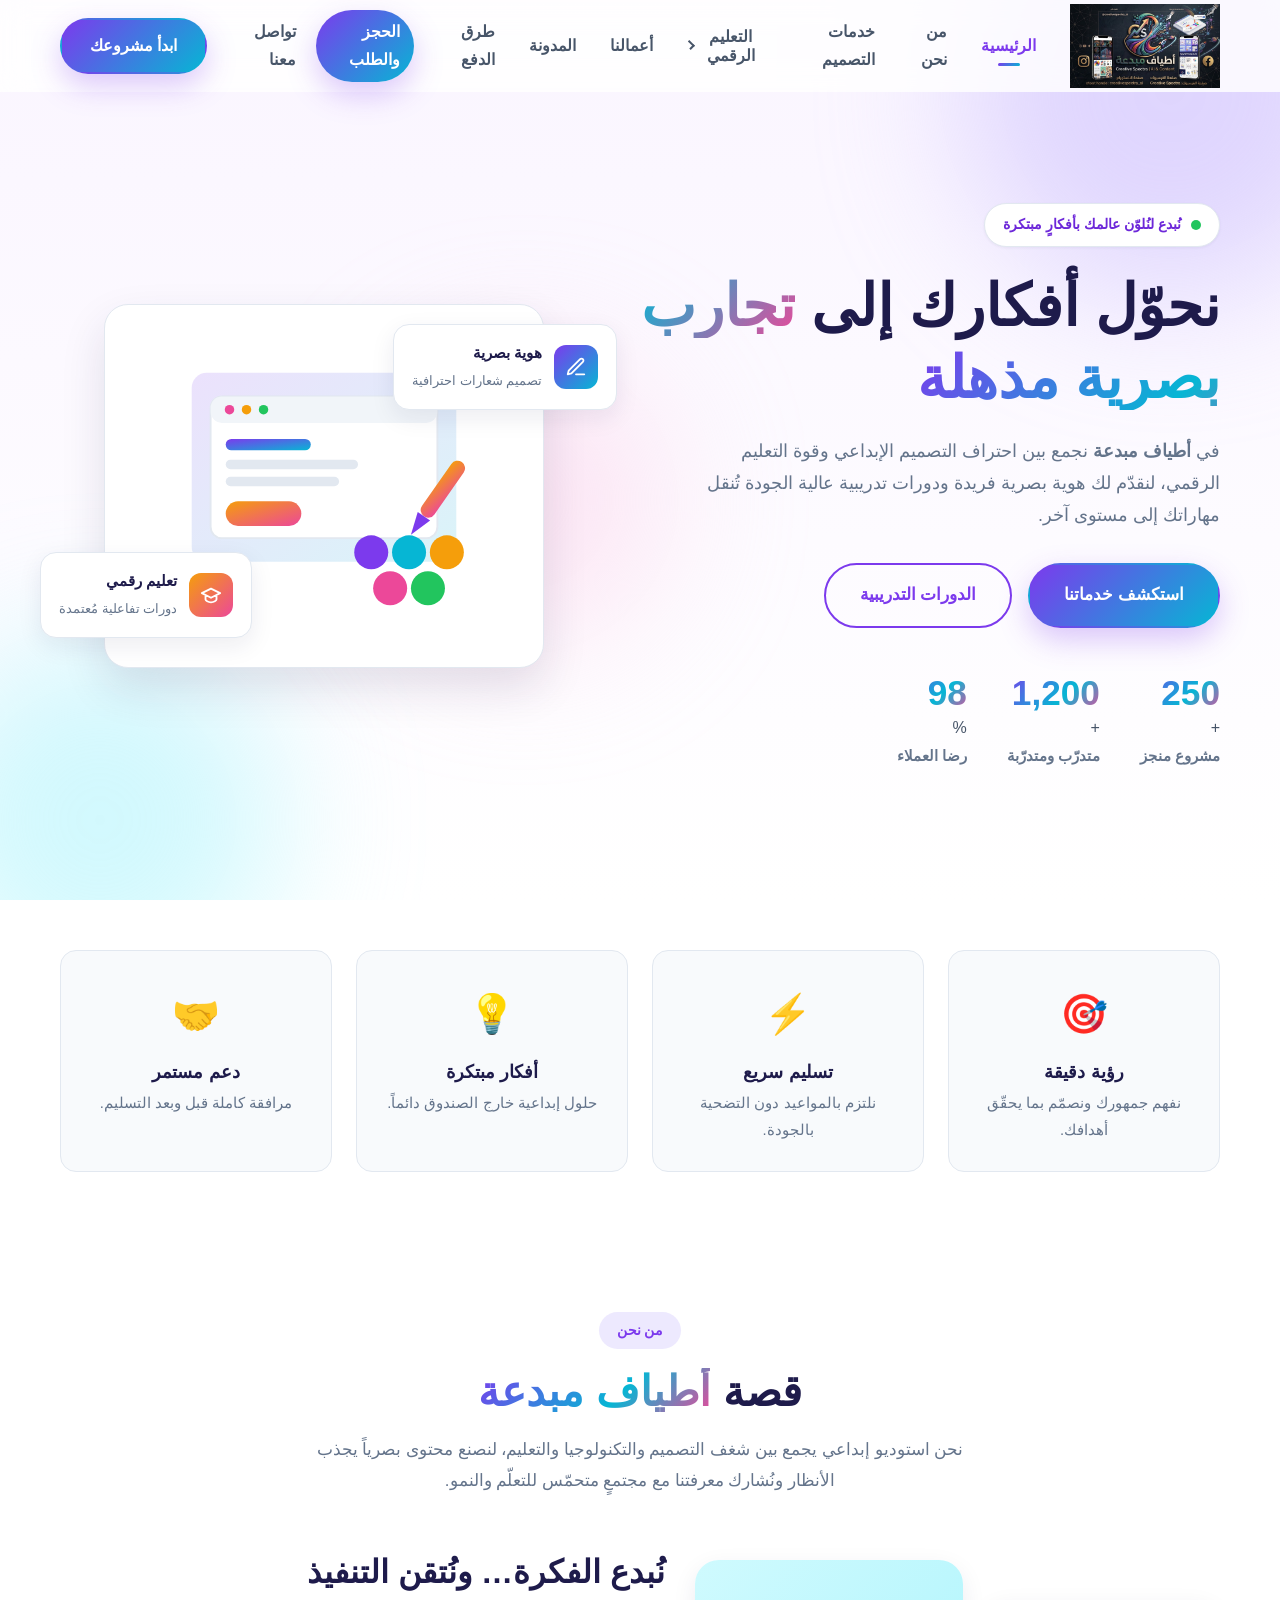
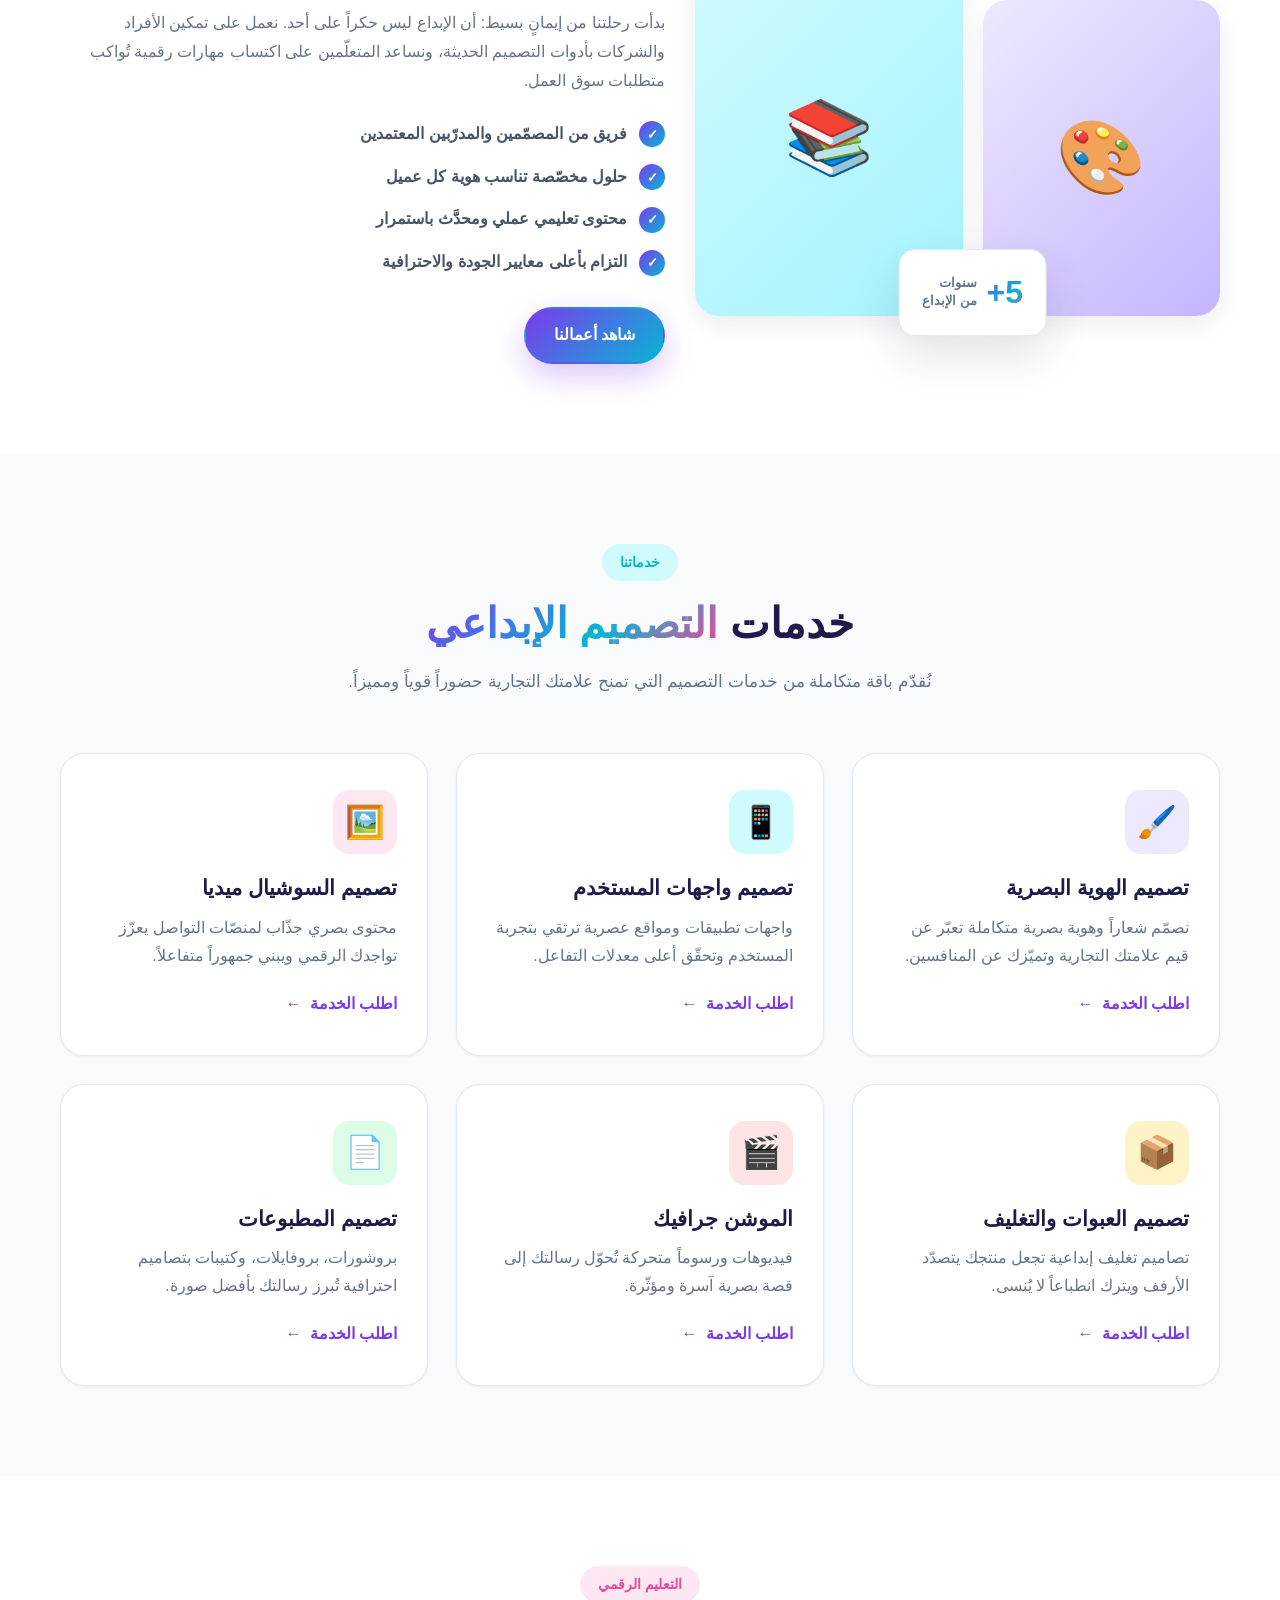
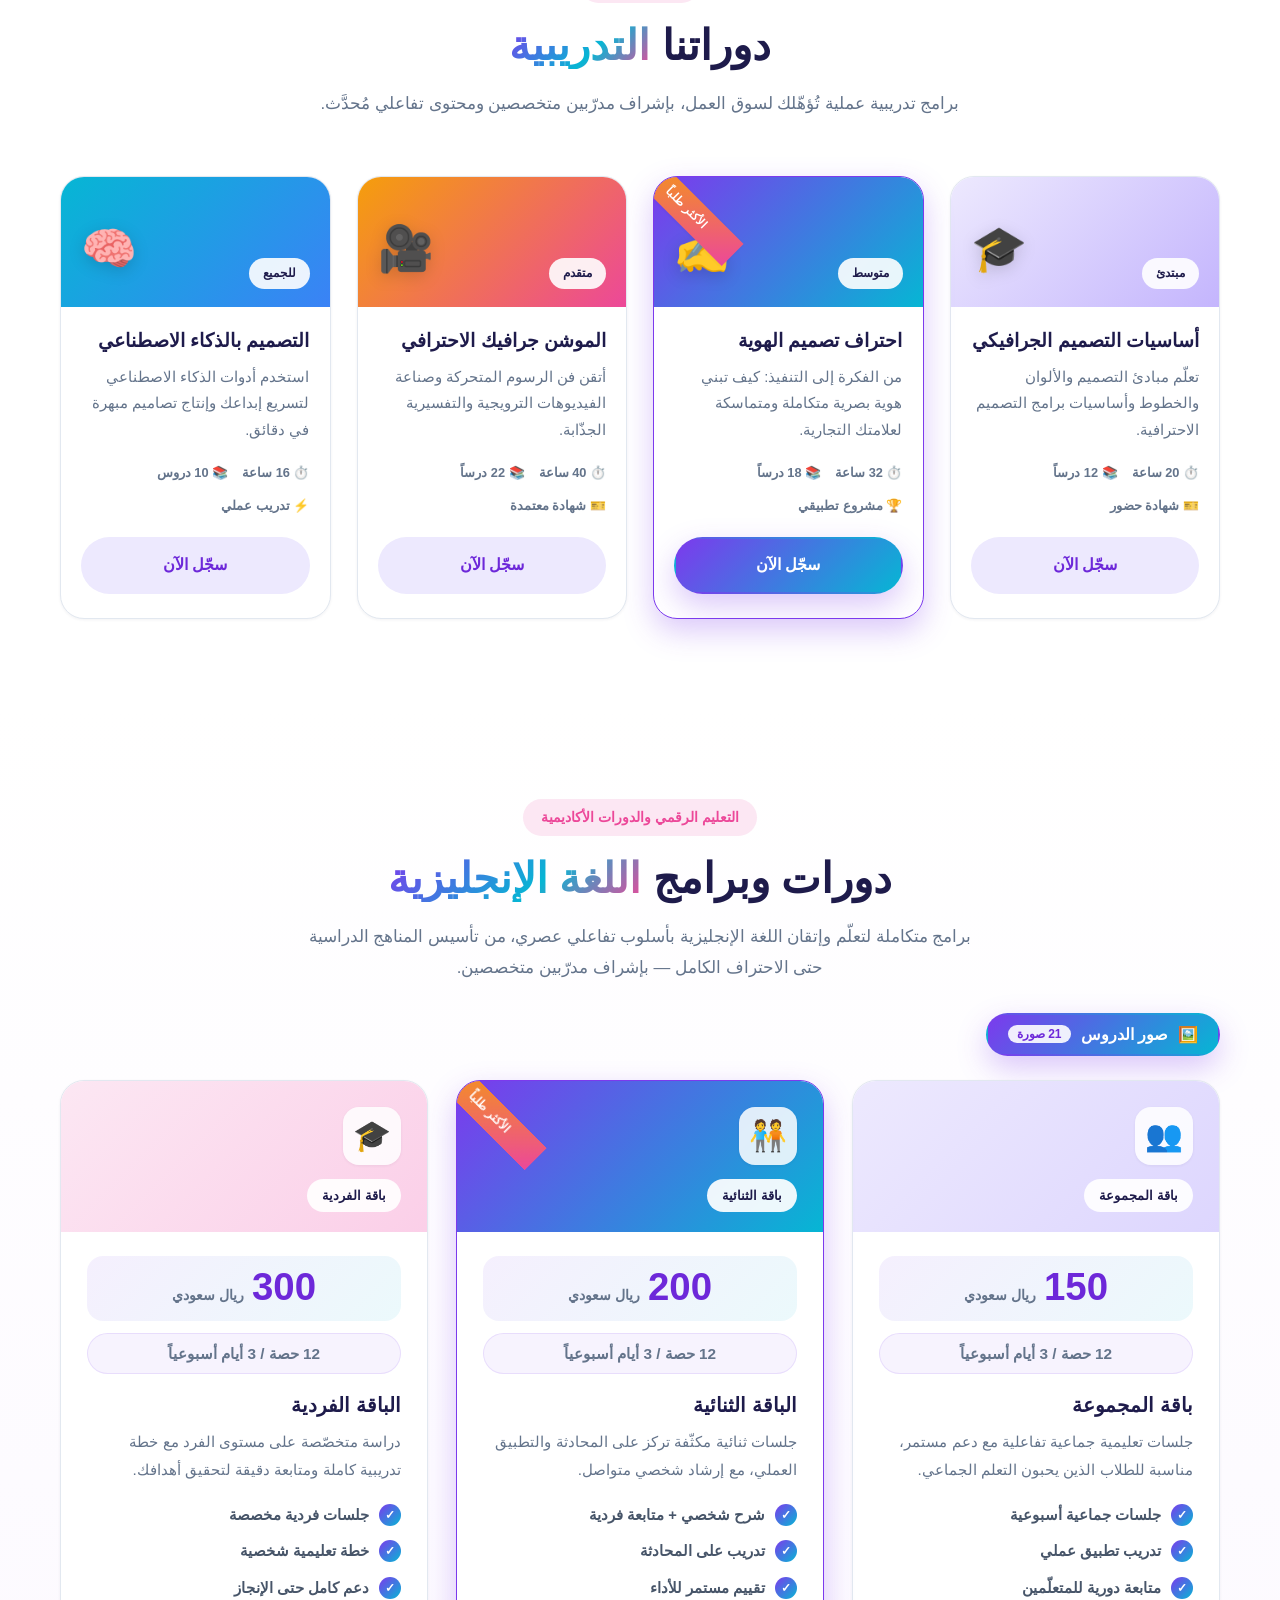
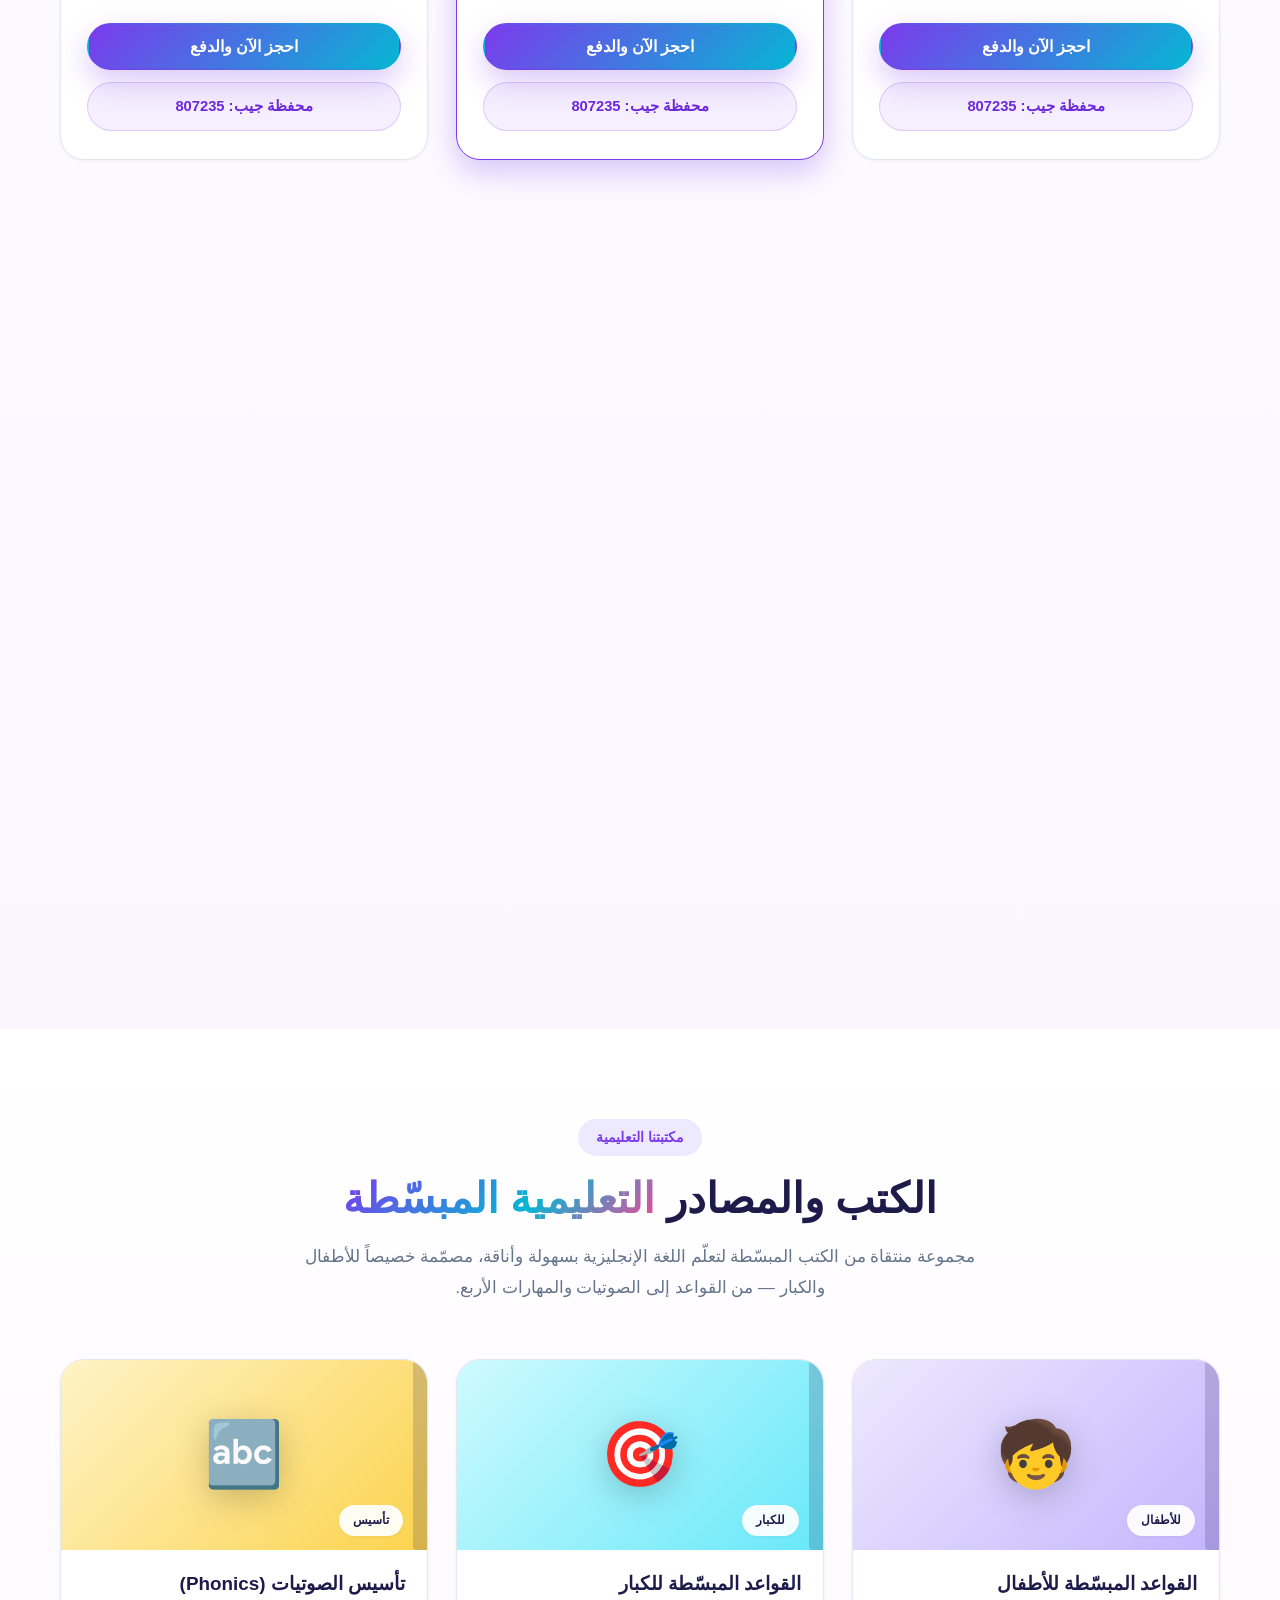
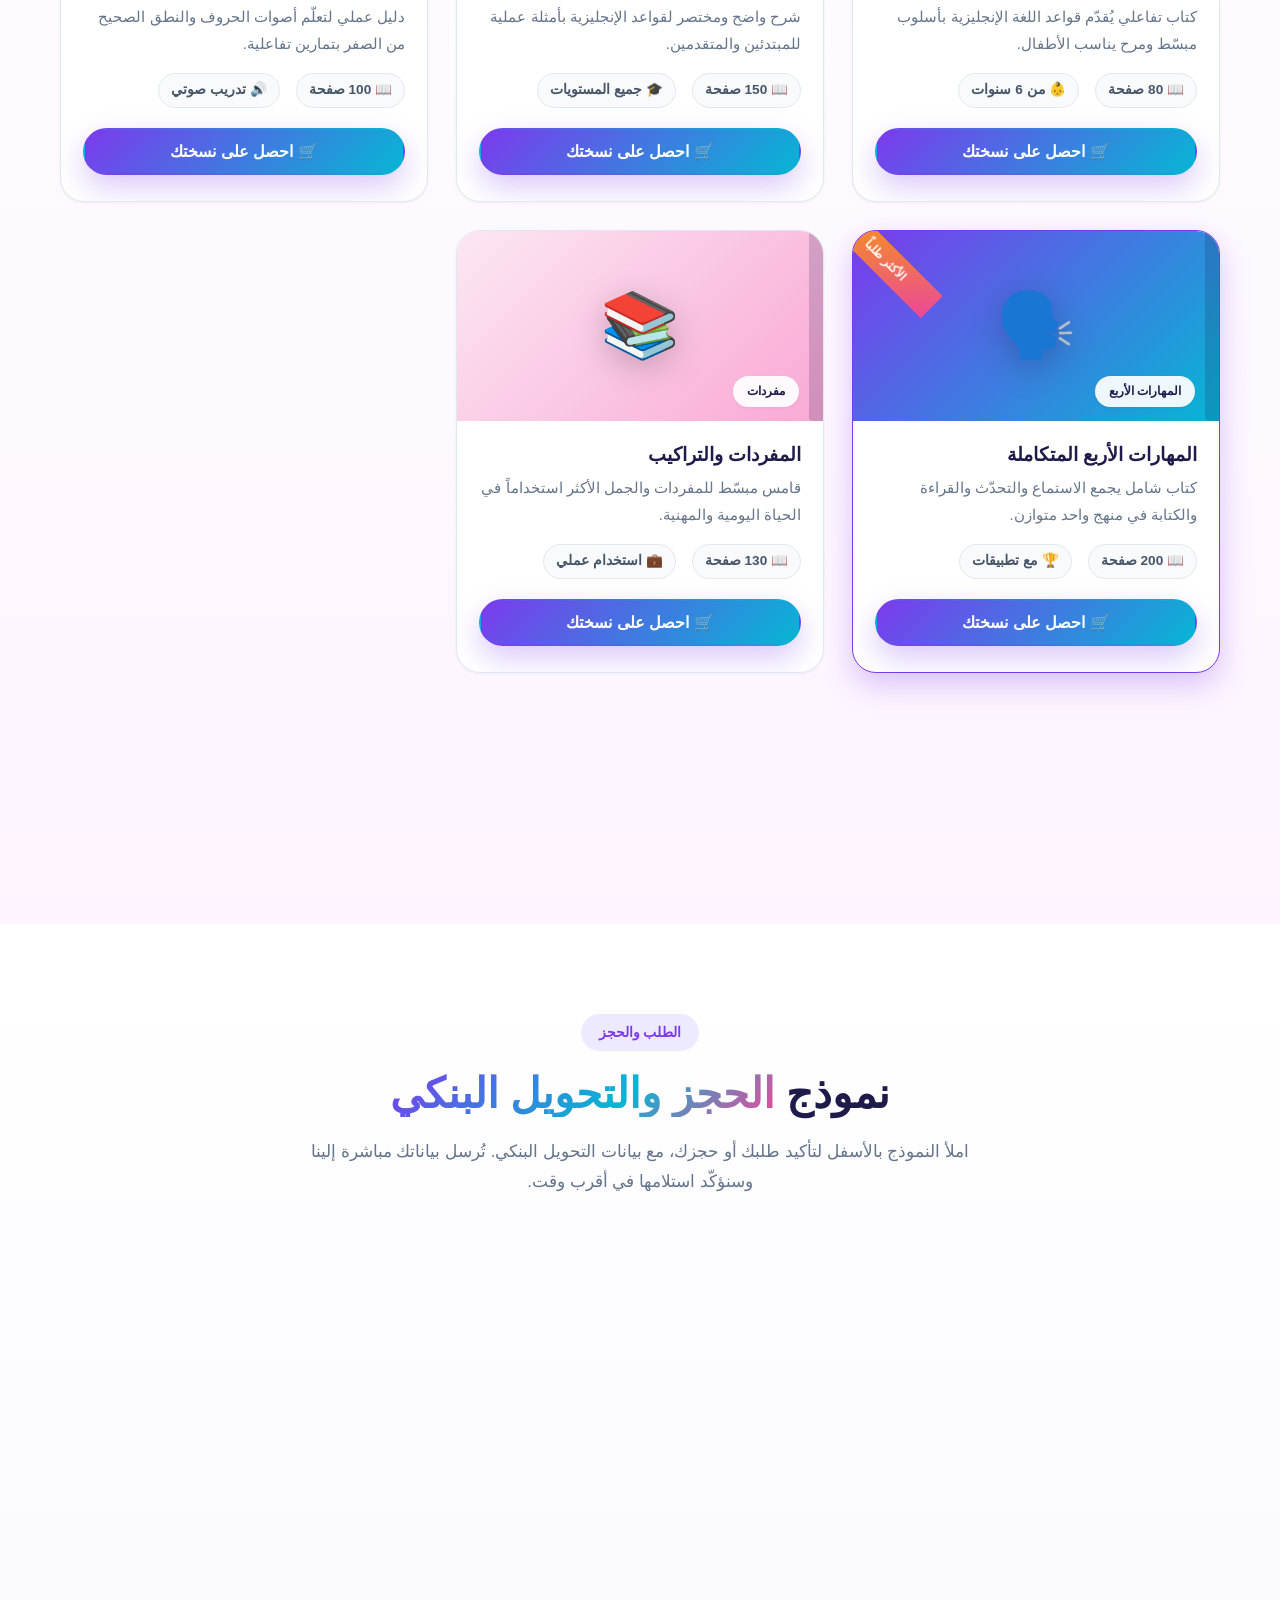
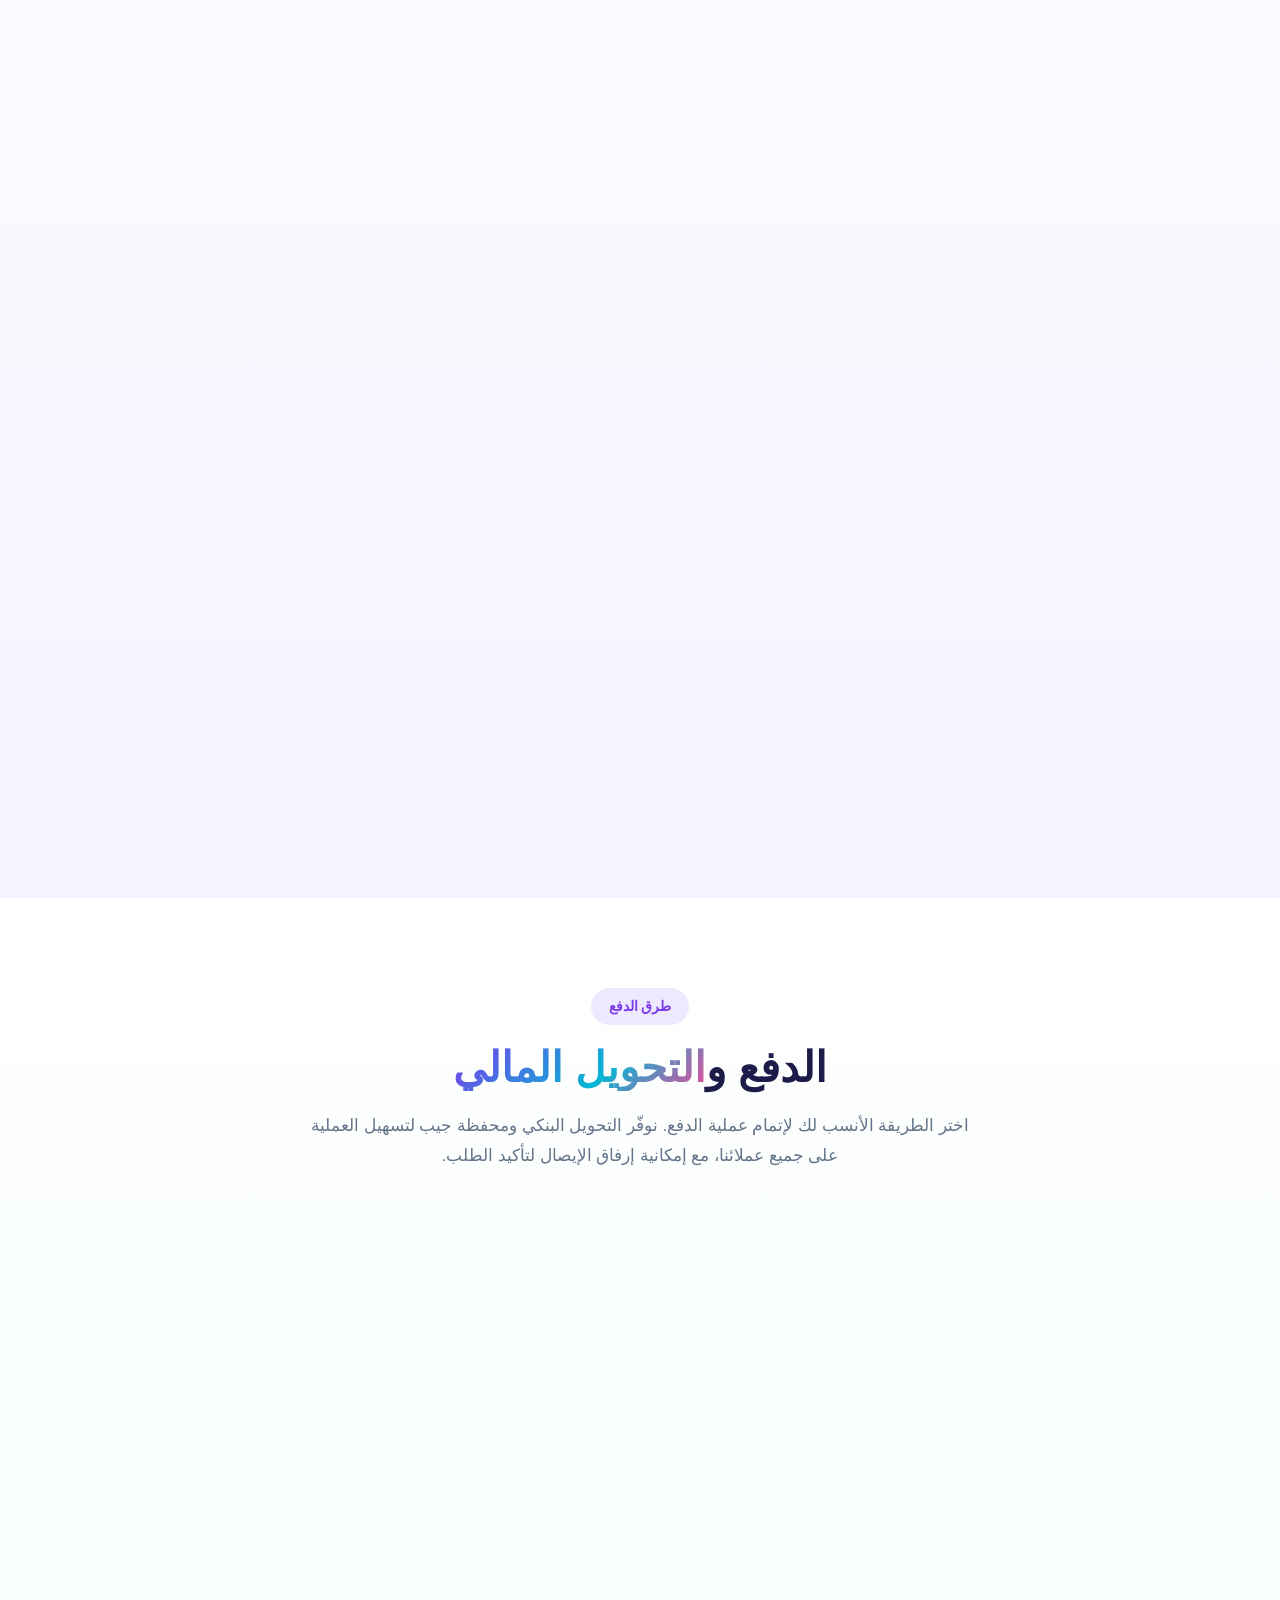
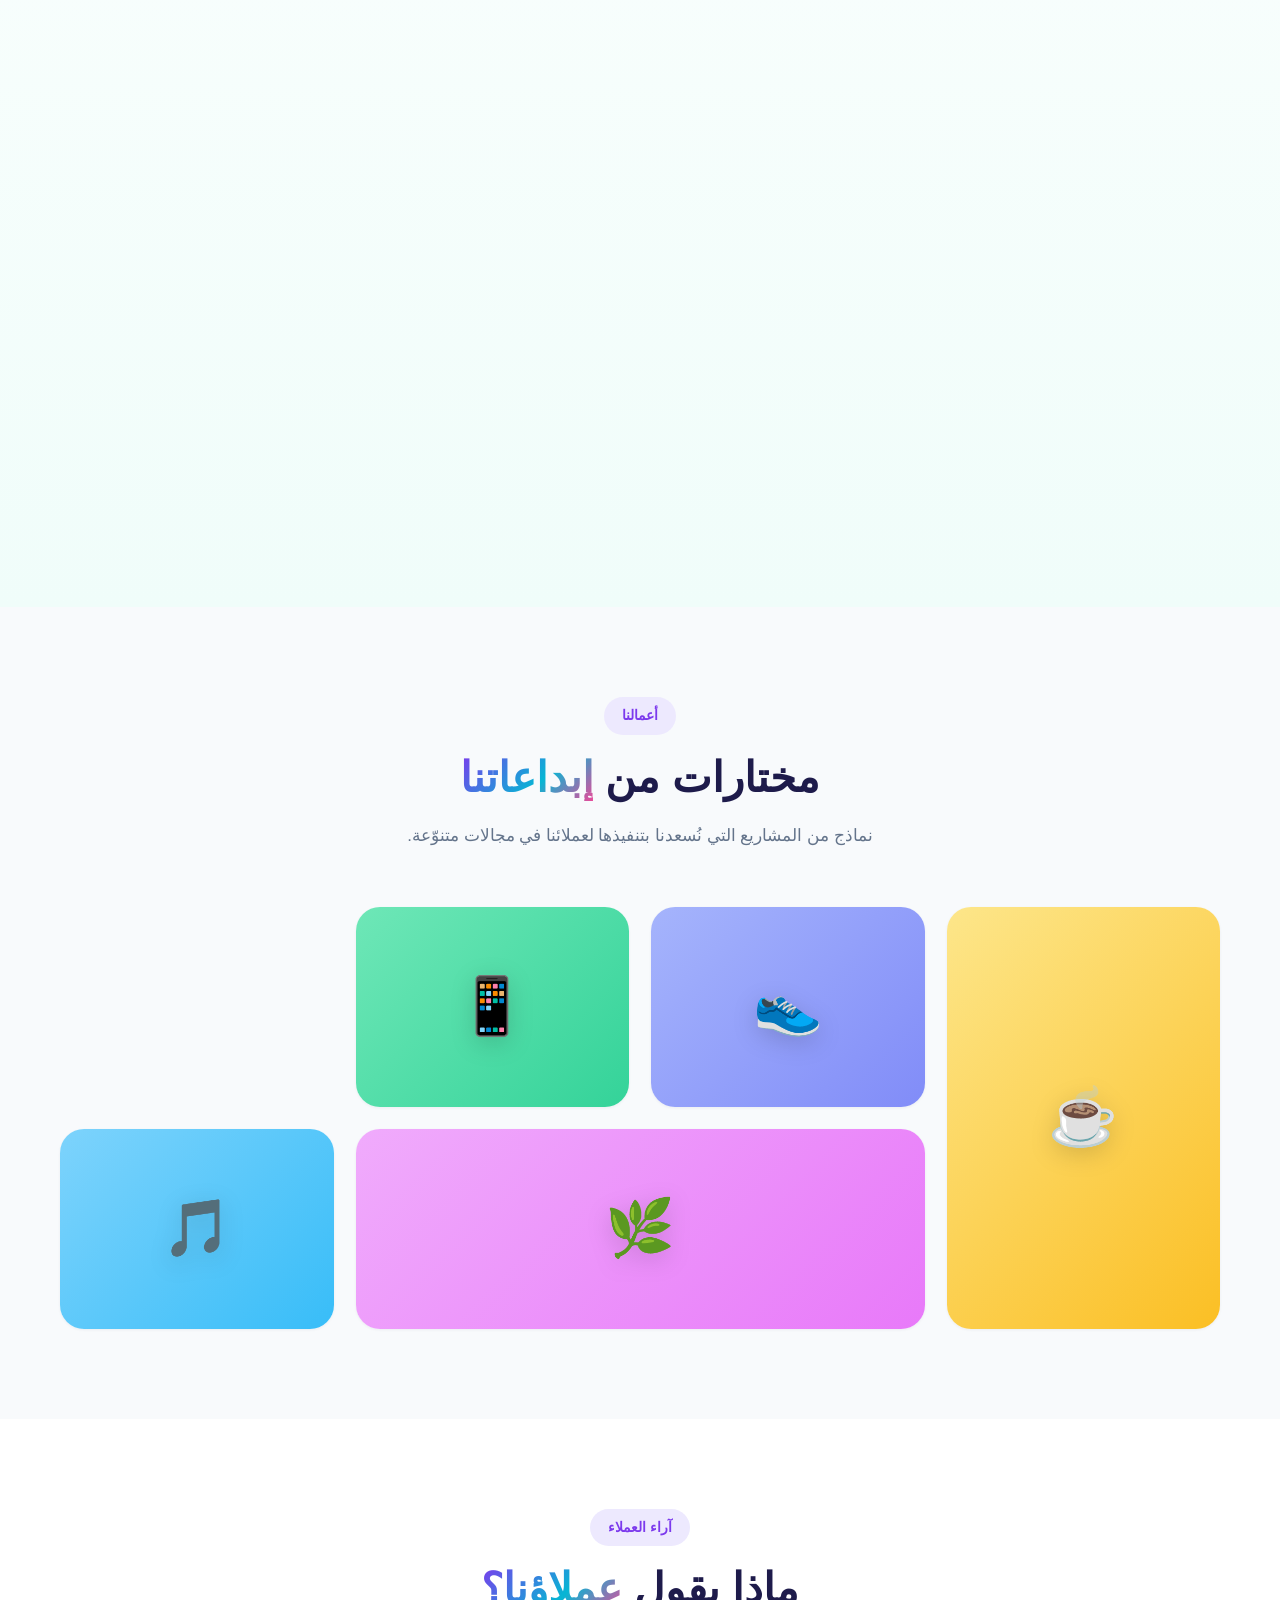
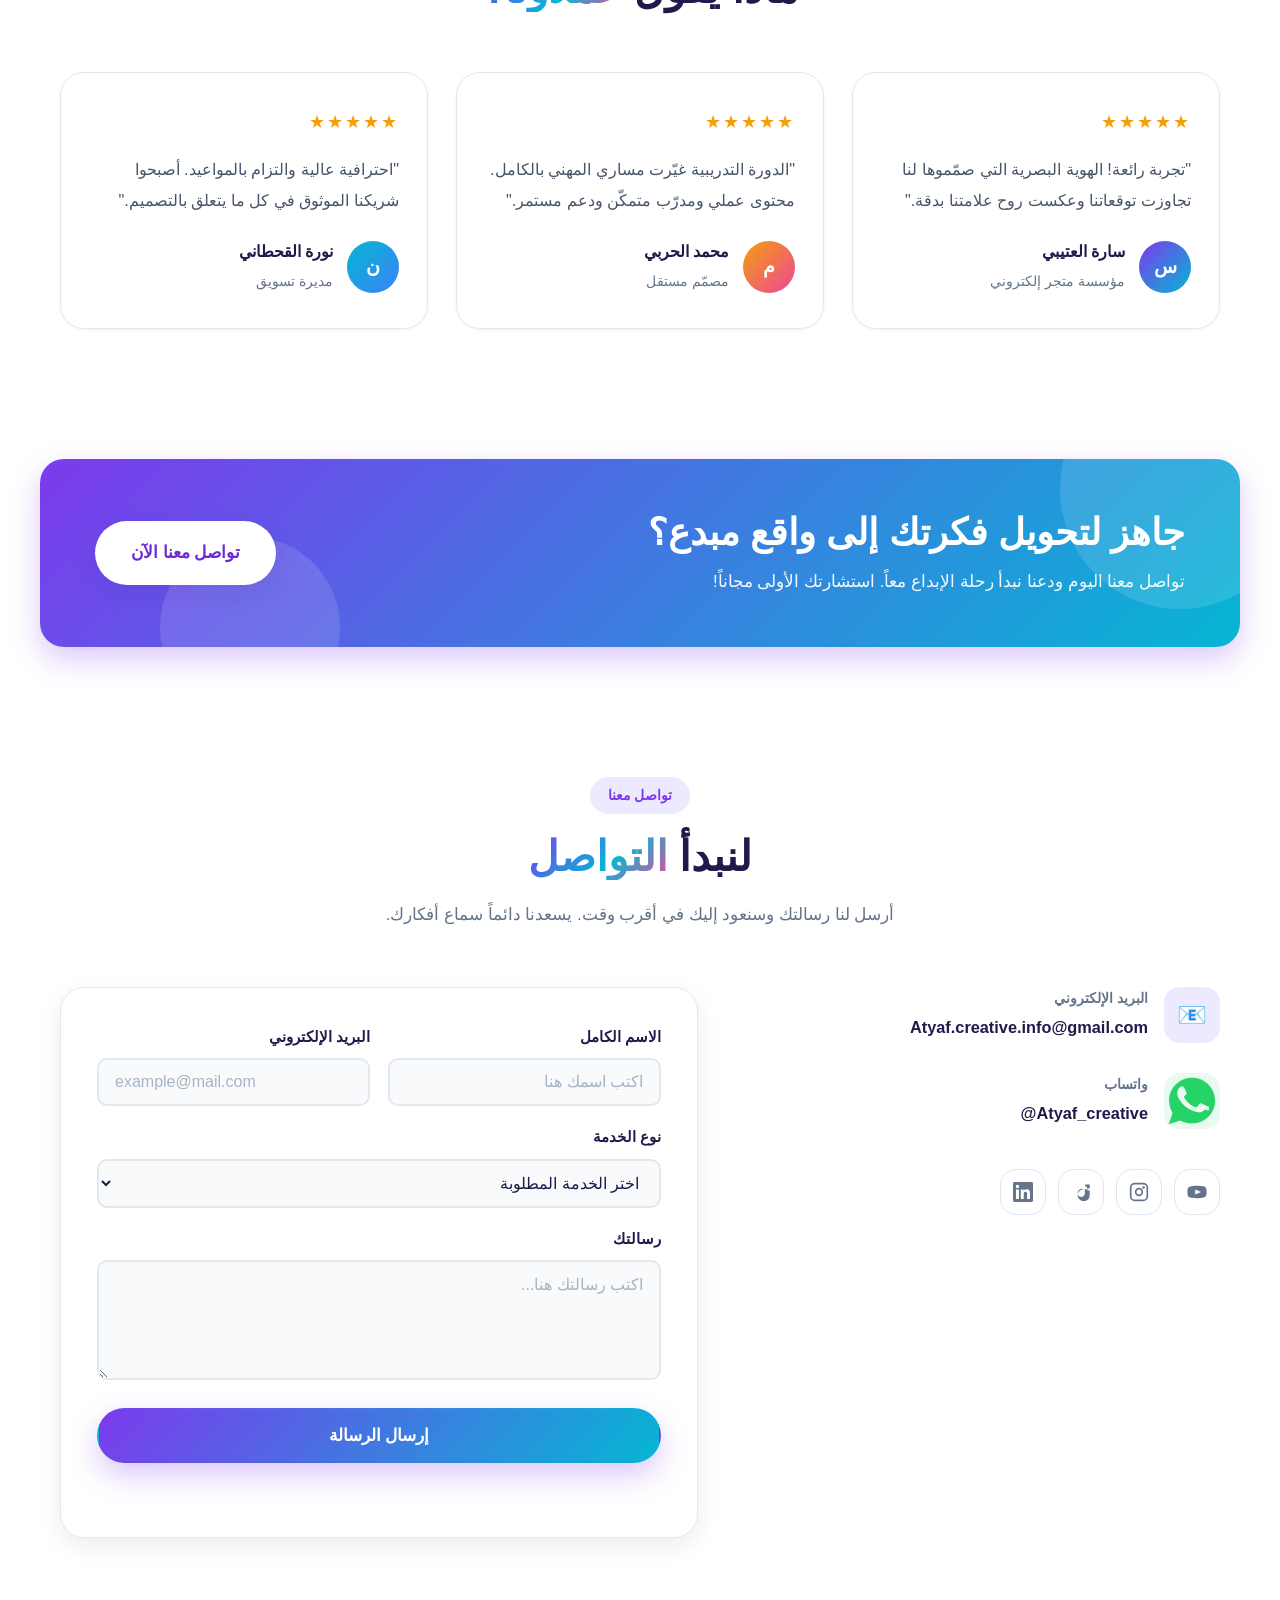
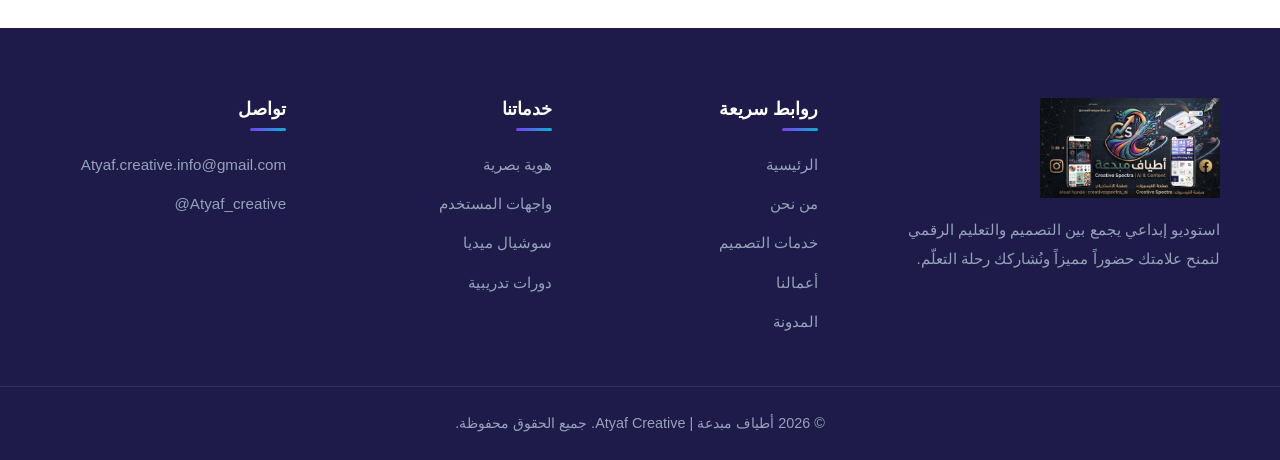
==== commit b546aae1: "Add files via upload" ====
--- a/index.html
+++ b/index.html
@@ -13,6 +13,8 @@
 
   <!-- أيقونة الموقع (Favicon) -->
   <link rel="icon" href="data:image/svg+xml,%3Csvg xmlns='http://www.w3.org/2000/svg' viewBox='0 0 100 100'%3E%3Ctext y='.9em' font-size='90'%3E%F0%9F%8E%A8%3C/text%3E%3C/svg%3E" />
+  <script async src="https://pagead2.googlesyndication.com/pagead/js/adsbygoogle.js?client=ca-pub-6008187079193794"
+     crossorigin="anonymous"></script>
 </head>
 
 <body>
@@ -30,7 +32,7 @@
 
         <!-- عنصر منسدل: التعليم الرقمي -->
         <div class="nav-dropdown" id="eduDropdown">
-          <button class="nav-link nav-dropdown-toggle" type="button" aria-haspopup="true" aria-expanded="false" aria-controls="dropdownMenu">
+          <button class="nav-link nav-dropdown-toggle" type="button" aria-haspopup="true" aria-expanded="false">
             التعليم الرقمي
             <span class="dropdown-caret" aria-hidden="true"></span>
           </button>
@@ -449,128 +451,128 @@
         </div>
         <div class="lesson-gallery-grid">
           <figure class="lesson-gallery-item">
-            <button type="button" class="lesson-image-button" data-image-src="صور الدروس/birds.jpg" data-image-alt="أسماء الطيور باللغة الإنجليزية">
-              <img src="صور الدروس/birds.jpg" alt="أسماء الطيور باللغة الإنجليزية" loading="lazy" />
+            <button type="button" class="lesson-image-button" data-image-src="photo_Learning/الطيور.jpg" data-image-alt="أسماء الطيور باللغة الإنجليزية">
+              <img src="photo_Learning/الطيور.jpg" alt="أسماء الطيور باللغة الإنجليزية" loading="lazy" />
             </button>
             <figcaption>الطيور</figcaption>
           </figure>
           <figure class="lesson-gallery-item">
-            <button type="button" class="lesson-image-button" data-image-src="صور الدروس/4-present-simple.jpg" data-image-alt="شرح درس المضارع البسيط">
-              <img src="صور الدروس/4-present-simple.jpg" alt="شرح درس المضارع البسيط" loading="lazy" />
+            <button type="button" class="lesson-image-button" data-image-src="photo_Learning/المضارع البسيط.jpg" data-image-alt="شرح درس المضارع البسيط">
+              <img src="photo_Learning/المضارع البسيط.jpg" alt="شرح درس المضارع البسيط" loading="lazy" />
             </button>
             <figcaption>المضارع البسيط</figcaption>
           </figure>
           <figure class="lesson-gallery-item">
-            <button type="button" class="lesson-image-button" data-image-src="صور الدروس/5- present-continuous.jpg" data-image-alt="شرح درس المضارع المستمر">
-              <img src="صور الدروس/5- present-continuous.jpg" alt="شرح درس المضارع المستمر" loading="lazy" />
+            <button type="button" class="lesson-image-button" data-image-src="photo_Learning/المضارع المستمر.png" data-image-alt="شرح درس المضارع المستمر">
+              <img src="photo_Learning/المضارع المستمر.png" alt="شرح درس المضارع المستمر" loading="lazy" />
             </button>
             <figcaption>المضارع المستمر</figcaption>
           </figure>
           <figure class="lesson-gallery-item">
-            <button type="button" class="lesson-image-button" data-image-src="صور الدروس/3- past-perfect.jpg" data-image-alt="شرح درس الماضي التام">
-              <img src="صور الدروس/3- past-perfect.jpg" alt="شرح درس الماضي التام" loading="lazy" />
+            <button type="button" class="lesson-image-button" data-image-src="photo_Learning/الماضي التام.png" data-image-alt="شرح درس الماضي التام">
+              <img src="photo_Learning/الماضي التام.png" alt="شرح درس الماضي التام" loading="lazy" />
             </button>
             <figcaption>الماضي التام</figcaption>
           </figure>
           <figure class="lesson-gallery-item">
-            <button type="button" class="lesson-image-button" data-image-src="صور الدروس/1-past-simple.jpg" data-image-alt="شرح درس الماضي البسيط">
-              <img src="صور الدروس/1-past-simple.jpg" alt="شرح درس الماضي البسيط" loading="lazy" />
+            <button type="button" class="lesson-image-button" data-image-src="photo_Learning/الماضي البسيط.jpg" data-image-alt="شرح درس الماضي البسيط">
+              <img src="photo_Learning/الماضي البسيط.jpg" alt="شرح درس الماضي البسيط" loading="lazy" />
             </button>
             <figcaption>الماضي البسيط</figcaption>
           </figure>
           <figure class="lesson-gallery-item">
-            <button type="button" class="lesson-image-button" data-image-src="صور الدروس/2- past-continuous.jpg" data-image-alt="شرح درس الماضي المستمر">
-              <img src="صور الدروس/2- past-continuous.jpg" alt="شرح درس الماضي المستمر" loading="lazy" />
+            <button type="button" class="lesson-image-button" data-image-src="photo_Learning/الماضي المستمر.jpg" data-image-alt="شرح درس الماضي المستمر">
+              <img src="photo_Learning/الماضي المستمر.jpg" alt="شرح درس الماضي المستمر" loading="lazy" />
             </button>
             <figcaption>الماضي المستمر</figcaption>
           </figure>
           <figure class="lesson-gallery-item">
-            <button type="button" class="lesson-image-button" data-image-src="صور الدروس/8-verb-can.could.jpg" data-image-alt="شرح أفعال القدرة باللغة الإنجليزية">
-              <img src="صور الدروس/8-verb-can.could.jpg" alt="شرح أفعال القدرة باللغة الإنجليزية" loading="lazy" />
+            <button type="button" class="lesson-image-button" data-image-src="photo_Learning/افعال القدره.png" data-image-alt="شرح أفعال القدرة باللغة الإنجليزية">
+              <img src="photo_Learning/افعال القدره.png" alt="شرح أفعال القدرة باللغة الإنجليزية" loading="lazy" />
             </button>
             <figcaption>أفعال القدرة</figcaption>
           </figure>
           <figure class="lesson-gallery-item">
-            <button type="button" class="lesson-image-button" data-image-src="صور الدروس/7- verb to be.jpg" data-image-alt="شرح أفعال الكينونة باللغة الإنجليزية">
-              <img src="صور الدروس/7- verb to be.jpg" alt="شرح أفعال الكينونة باللغة الإنجليزية" loading="lazy" />
+            <button type="button" class="lesson-image-button" data-image-src="photo_Learning/افعال الكينونة.png" data-image-alt="شرح أفعال الكينونة باللغة الإنجليزية">
+              <img src="photo_Learning/افعال الكينونة.png" alt="شرح أفعال الكينونة باللغة الإنجليزية" loading="lazy" />
             </button>
             <figcaption>أفعال الكينونة</figcaption>
           </figure>
           <figure class="lesson-gallery-item">
-            <button type="button" class="lesson-image-button" data-image-src="صور الدروس/15-Auxillary verbs.jpg" data-image-alt="شرح الأفعال المساعدة">
-              <img src="صور الدروس/15-Auxillary verbs.jpg" alt="شرح الأفعال المساعدة" loading="lazy" />
+            <button type="button" class="lesson-image-button" data-image-src="photo_Learning/الافعال المساعدة.jpg" data-image-alt="شرح الأفعال المساعدة">
+              <img src="photo_Learning/الافعال المساعدة.jpg" alt="شرح الأفعال المساعدة" loading="lazy" />
             </button>
             <figcaption>الأفعال المساعدة</figcaption>
           </figure>
           <figure class="lesson-gallery-item">
-            <button type="button" class="lesson-image-button" data-image-src="صور الدروس/11-if.jpg" data-image-alt="شرح قاعدة if">
-              <img src="صور الدروس/11-if.jpg" alt="شرح قاعدة if" loading="lazy" />
+            <button type="button" class="lesson-image-button" data-image-src="photo_Learning/قاعدهif.png" data-image-alt="شرح قاعدة if">
+              <img src="photo_Learning/قاعدهif.png" alt="شرح قاعدة if" loading="lazy" />
             </button>
             <figcaption>قاعدة if</figcaption>
           </figure>
           <figure class="lesson-gallery-item">
-            <button type="button" class="lesson-image-button" data-image-src="صور الدروس/prepositions.jpg" data-image-alt="شرح حروف الجر">
-              <img src="صور الدروس/prepositions.jpg" alt="شرح حروف الجر" loading="lazy" />
+            <button type="button" class="lesson-image-button" data-image-src="photo_Learning/حروف الجر.png" data-image-alt="شرح حروف الجر">
+              <img src="photo_Learning/حروف الجر.png" alt="شرح حروف الجر" loading="lazy" />
             </button>
             <figcaption>حروف الجر</figcaption>
           </figure>
           <figure class="lesson-gallery-item">
-            <button type="button" class="lesson-image-button" data-image-src="صور الدروس/12-adjective.jpg" data-image-alt="شرح الصفات باللغة الإنجليزية">
-              <img src="صور الدروس/12-adjective.jpg" alt="شرح الصفات باللغة الإنجليزية" loading="lazy" />
+            <button type="button" class="lesson-image-button" data-image-src="photo_Learning/الصفات.png" data-image-alt="شرح الصفات باللغة الإنجليزية">
+              <img src="photo_Learning/الصفات.png" alt="شرح الصفات باللغة الإنجليزية" loading="lazy" />
             </button>
             <figcaption>الصفات</figcaption>
           </figure>
           <figure class="lesson-gallery-item">
-            <button type="button" class="lesson-image-button" data-image-src="صور الدروس/13-adjective types.jpg" data-image-alt="شرح أنواع الصفات باللغة الإنجليزية">
-              <img src="صور الدروس/13-adjective types.jpg" alt="شرح أنواع الصفات باللغة الإنجليزية" loading="lazy" />
+            <button type="button" class="lesson-image-button" data-image-src="photo_Learning/الصفات انواع.png" data-image-alt="شرح أنواع الصفات باللغة الإنجليزية">
+              <img src="photo_Learning/الصفات انواع.png" alt="شرح أنواع الصفات باللغة الإنجليزية" loading="lazy" />
             </button>
             <figcaption>أنواع الصفات</figcaption>
           </figure>
           <figure class="lesson-gallery-item">
-            <button type="button" class="lesson-image-button" data-image-src="صور الدروس/adj-adverb.jpg" data-image-alt="شرح الصفة والحال">
-              <img src="صور الدروس/adj-adverb.jpg" alt="شرح الصفة والحال" loading="lazy" />
+            <button type="button" class="lesson-image-button" data-image-src="photo_Learning/الصفه والحال.jpg" data-image-alt="شرح الصفة والحال">
+              <img src="photo_Learning/الصفه والحال.jpg" alt="شرح الصفة والحال" loading="lazy" />
             </button>
             <figcaption>الصفة والحال</figcaption>
           </figure>
           <figure class="lesson-gallery-item">
-            <button type="button" class="lesson-image-button" data-image-src="صور الدروس/14-this-that.jpg" data-image-alt="شرح أسماء الإشارة">
-              <img src="صور الدروس/14-this-that.jpg" alt="شرح أسماء الإشارة" loading="lazy" />
+            <button type="button" class="lesson-image-button" data-image-src="photo_Learning/اسماء الاشاره.png" data-image-alt="شرح أسماء الإشارة">
+              <img src="photo_Learning/اسماء الاشاره.png" alt="شرح أسماء الإشارة" loading="lazy" />
             </button>
             <figcaption>أسماء الإشارة</figcaption>
           </figure>
           <figure class="lesson-gallery-item">
-            <button type="button" class="lesson-image-button" data-image-src="صور الدروس/9-a. an.jpg" data-image-alt="شرح استخدام a و an">
-              <img src="صور الدروس/9-a. an.jpg" alt="شرح استخدام a و an" loading="lazy" />
+            <button type="button" class="lesson-image-button" data-image-src="photo_Learning/a.anادوات النكره.jpg" data-image-alt="شرح استخدام a و an">
+              <img src="photo_Learning/a.anادوات النكره.jpg" alt="شرح استخدام a و an" loading="lazy" />
             </button>
             <figcaption>استخدام a و an</figcaption>
           </figure>
           <figure class="lesson-gallery-item">
-            <button type="button" class="lesson-image-button" data-image-src="صور الدروس/clock.jpg" data-image-alt="شرح قراءة الساعة باللغة الإنجليزية">
-              <img src="صور الدروس/clock.jpg" alt="شرح قراءة الساعة باللغة الإنجليزية" loading="lazy" />
+            <button type="button" class="lesson-image-button" data-image-src="photo_Learning/الساعه.png" data-image-alt="شرح قراءة الساعة باللغة الإنجليزية">
+              <img src="photo_Learning/الساعه.png" alt="شرح قراءة الساعة باللغة الإنجليزية" loading="lazy" />
             </button>
             <figcaption>الساعات</figcaption>
           </figure>
           <figure class="lesson-gallery-item">
-            <button type="button" class="lesson-image-button" data-image-src="صور الدروس/years-Months.jpg" data-image-alt="شرح الشهور والسنين باللغة الإنجليزية">
-              <img src="صور الدروس/years-Months.jpg" alt="شرح الشهور والسنين باللغة الإنجليزية" loading="lazy" />
+            <button type="button" class="lesson-image-button" data-image-src="photo_Learning/الشهور والسنين.png" data-image-alt="شرح الشهور والسنين باللغة الإنجليزية">
+              <img src="photo_Learning/الشهور والسنين.png" alt="شرح الشهور والسنين باللغة الإنجليزية" loading="lazy" />
             </button>
             <figcaption>الشهور والسنين</figcaption>
           </figure>
           <figure class="lesson-gallery-item">
-            <button type="button" class="lesson-image-button" data-image-src="صور الدروس/Days.jpg" data-image-alt="شرح أيام الأسبوع باللغة الإنجليزية">
-              <img src="صور الدروس/Days.jpg" alt="شرح أيام الأسبوع باللغة الإنجليزية" loading="lazy" />
+            <button type="button" class="lesson-image-button" data-image-src="photo_Learning/ايام الاسبوع.png" data-image-alt="شرح أيام الأسبوع باللغة الإنجليزية">
+              <img src="photo_Learning/ايام الاسبوع.png" alt="شرح أيام الأسبوع باللغة الإنجليزية" loading="lazy" />
             </button>
             <figcaption>أيام الأسبوع</figcaption>
           </figure>
           <figure class="lesson-gallery-item">
-            <button type="button" class="lesson-image-button" data-image-src="صور الدروس/Animals.jpg" data-image-alt="شرح أسماء الحيوانات باللغة الإنجليزية">
-              <img src="صور الدروس/Animals.jpg" alt="شرح أسماء الحيوانات باللغة الإنجليزية" loading="lazy" />
+            <button type="button" class="lesson-image-button" data-image-src="photo_Learning/الحيوانات.jpg" data-image-alt="شرح أسماء الحيوانات باللغة الإنجليزية">
+              <img src="photo_Learning/الحيوانات.jpg" alt="شرح أسماء الحيوانات باللغة الإنجليزية" loading="lazy" />
             </button>
             <figcaption>الحيوانات</figcaption>
           </figure>
           <figure class="lesson-gallery-item">
-            <button type="button" class="lesson-image-button" data-image-src="صور الدروس/10-s-es الجمع.jpg" data-image-alt="شرح صيغة الجمع">
-              <img src="صور الدروس/10-s-es الجمع.jpg" alt="شرح صيغة الجمع" loading="lazy" />
+            <button type="button" class="lesson-image-button" data-image-src="photo_Learning/s-es الجمع.png" data-image-alt="شرح صيغة الجمع">
+              <img src="photo_Learning/s-es الجمع.png" alt="شرح صيغة الجمع" loading="lazy" />
             </button>
             <figcaption>الجمع مع s و es</figcaption>
           </figure>
--- a/style.css
+++ b/style.css
@@ -29,7 +29,7 @@
   --gradient-text: linear-gradient(135deg, #7c3aed 0%, #06b6d4 60%, #ec4899 100%);
 
   /* الخطوط المحلية لتفادي الاعتماد على خدمات خارجية */
-  --font-body: 'Segoe UI', Tahoma, Arial, san
+  --font-body: 'Segoe UI', Tahoma, Arial, sans-serif;
   --font-heading: 'Segoe UI', Tahoma, Arial, sans-serif;
 
   /* الظلال */
@@ -3267,6 +3267,7 @@
     inset-block-start: 0;
     inset-inline-end: 0;
     height: 100vh;
+    height: 100dvh;
     width: min(320px, 85vw);
     flex-direction: column;
     align-items: flex-start;
@@ -3275,6 +3276,8 @@
     background: var(--clr-white);
     padding: calc(var(--nav-height) + 30px) 30px 30px;
     box-shadow: -10px 0 40px rgba(30, 27, 75, 0.15);
+    overflow-y: auto;
+    overscroll-behavior: contain;
     transform: translateX(100%);
     transition: transform var(--transition);
     z-index: 1001;
@@ -3317,27 +3320,24 @@
     border: none;
     margin-block-start: 4px;
     padding-inline-start: 12px;
+    /* مخفية افتراضياً حتى الفتح بالنقر */
     max-height: 0;
     overflow: hidden;
     opacity: 1;
-    visibility: hidden;
+    visibility: visible;
     transform: none;
     padding-block: 0;
-    transition: max-height var(--transition), visibility 0s linear 0.3s;
+    transition: max-height var(--transition);
   }
 
   .nav-dropdown.open .dropdown-menu {
-    max-height: 400px;
+    max-height: 320px;
     padding-block: 6px;
-    visibility: visible;
-    transition: max-height var(--transition), visibility 0s;
-  }
-
-  .nav-dropdown:not(.open):hover .dropdown-menu,
-  .nav-dropdown:not(.open):focus-within .dropdown-menu {
-    max-height: 0;
-    padding-block: 0;
-    visibility: hidden;
+  }
+
+  .nav-dropdown.open .dropdown-menu {
+    max-height: 320px;
+    padding-block: 6px;
   }
 
   .nav-link:hover,
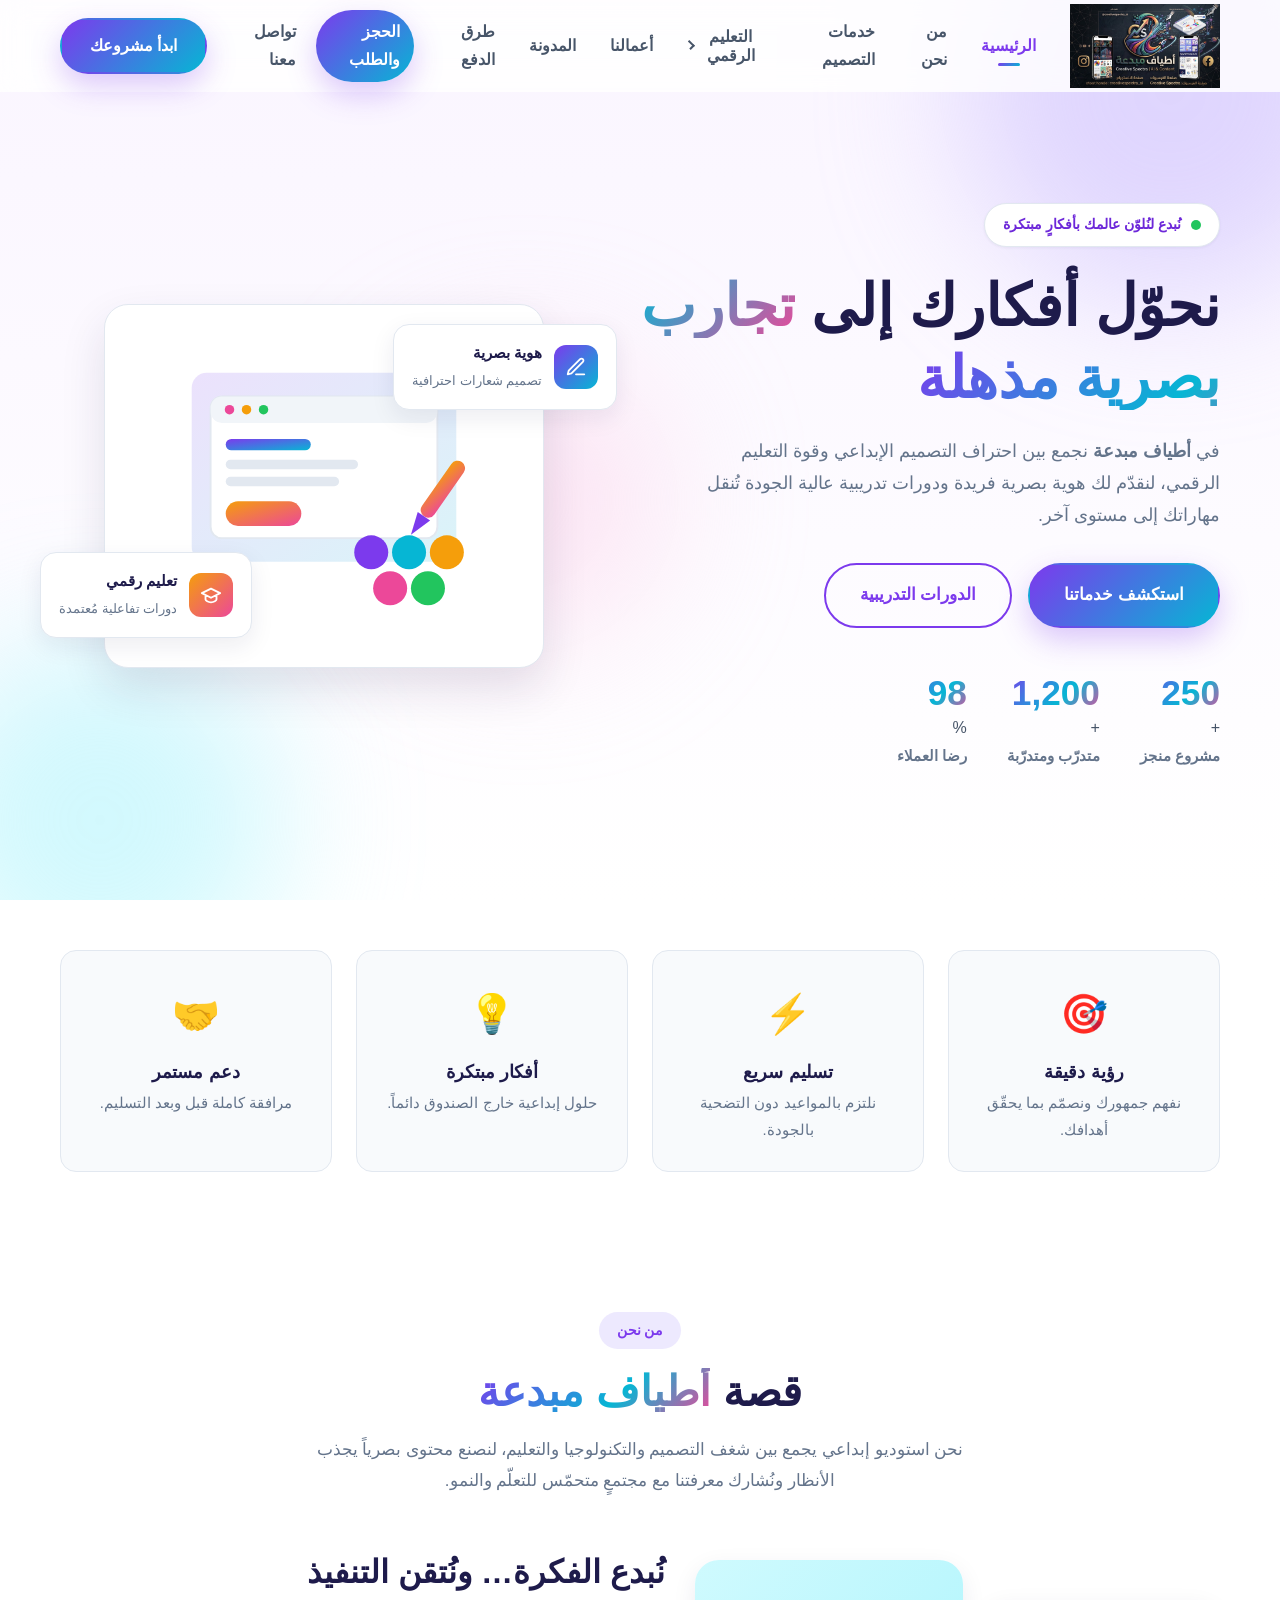
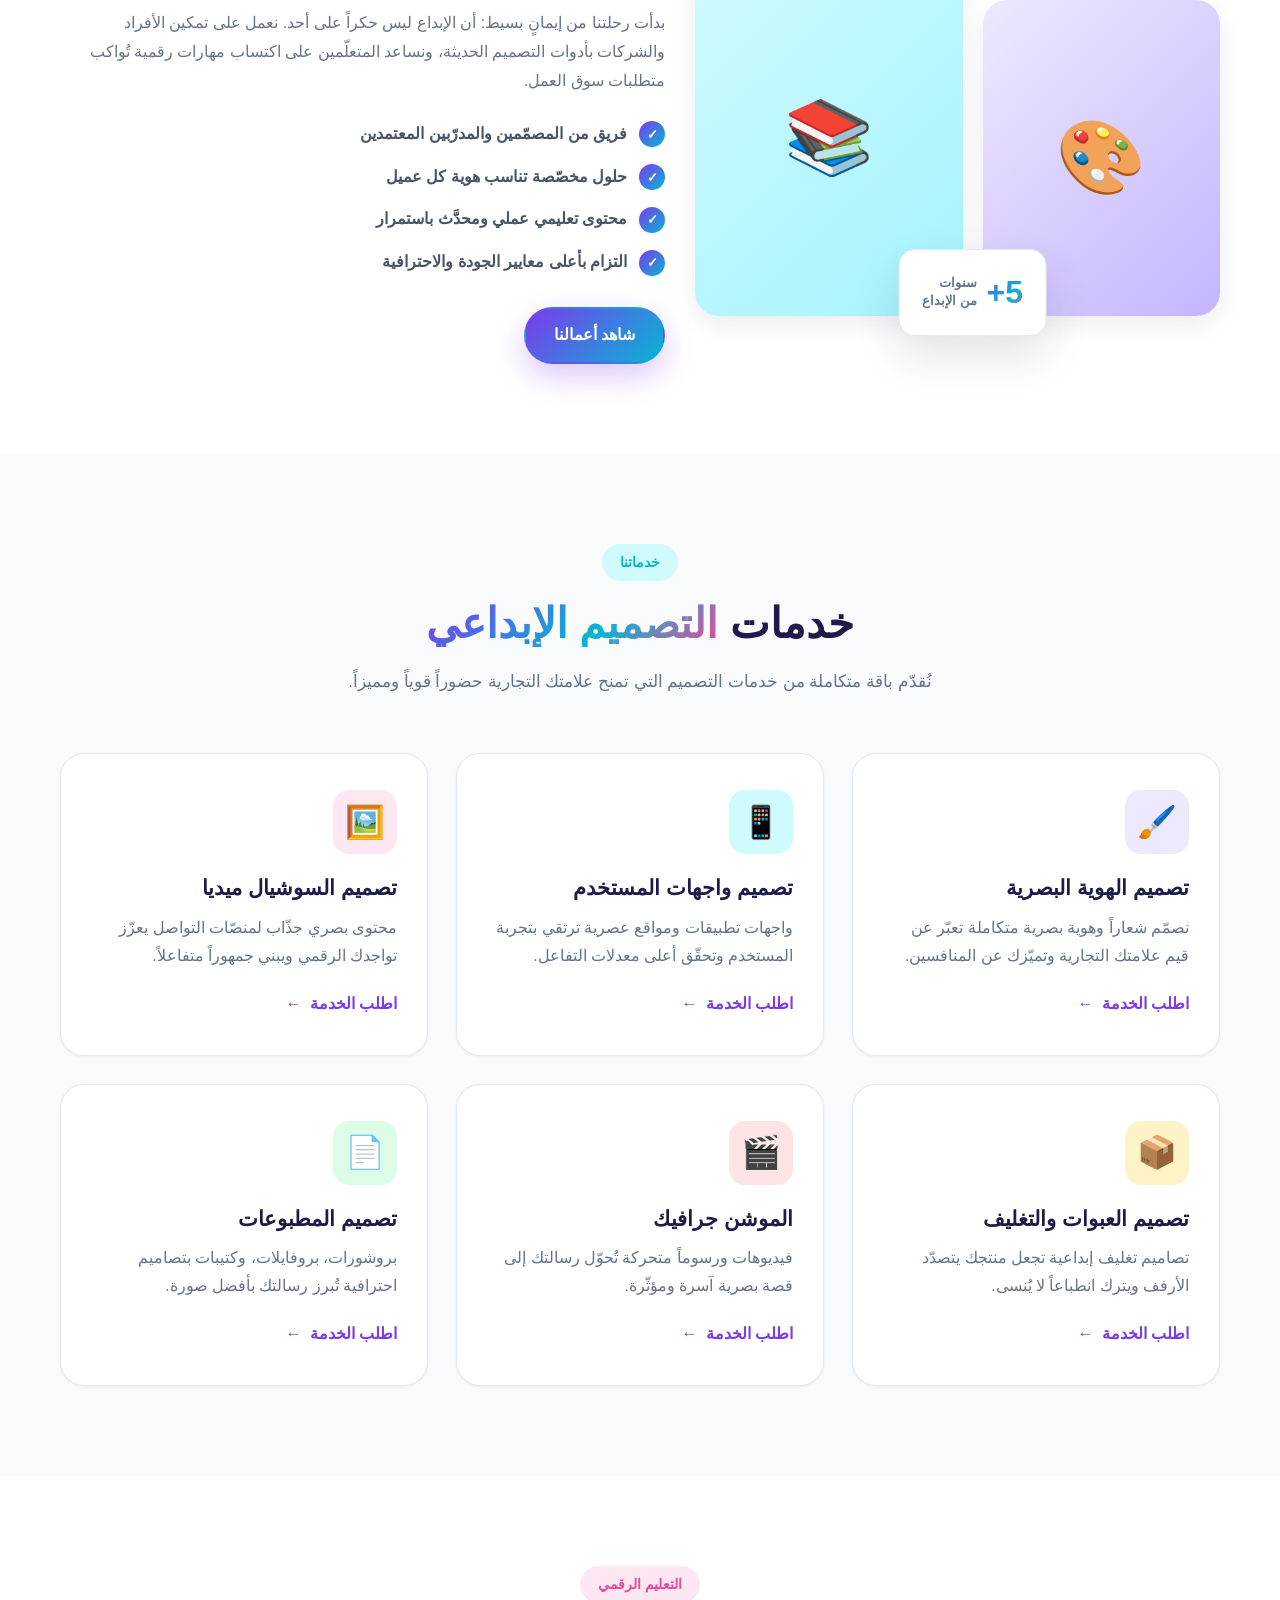
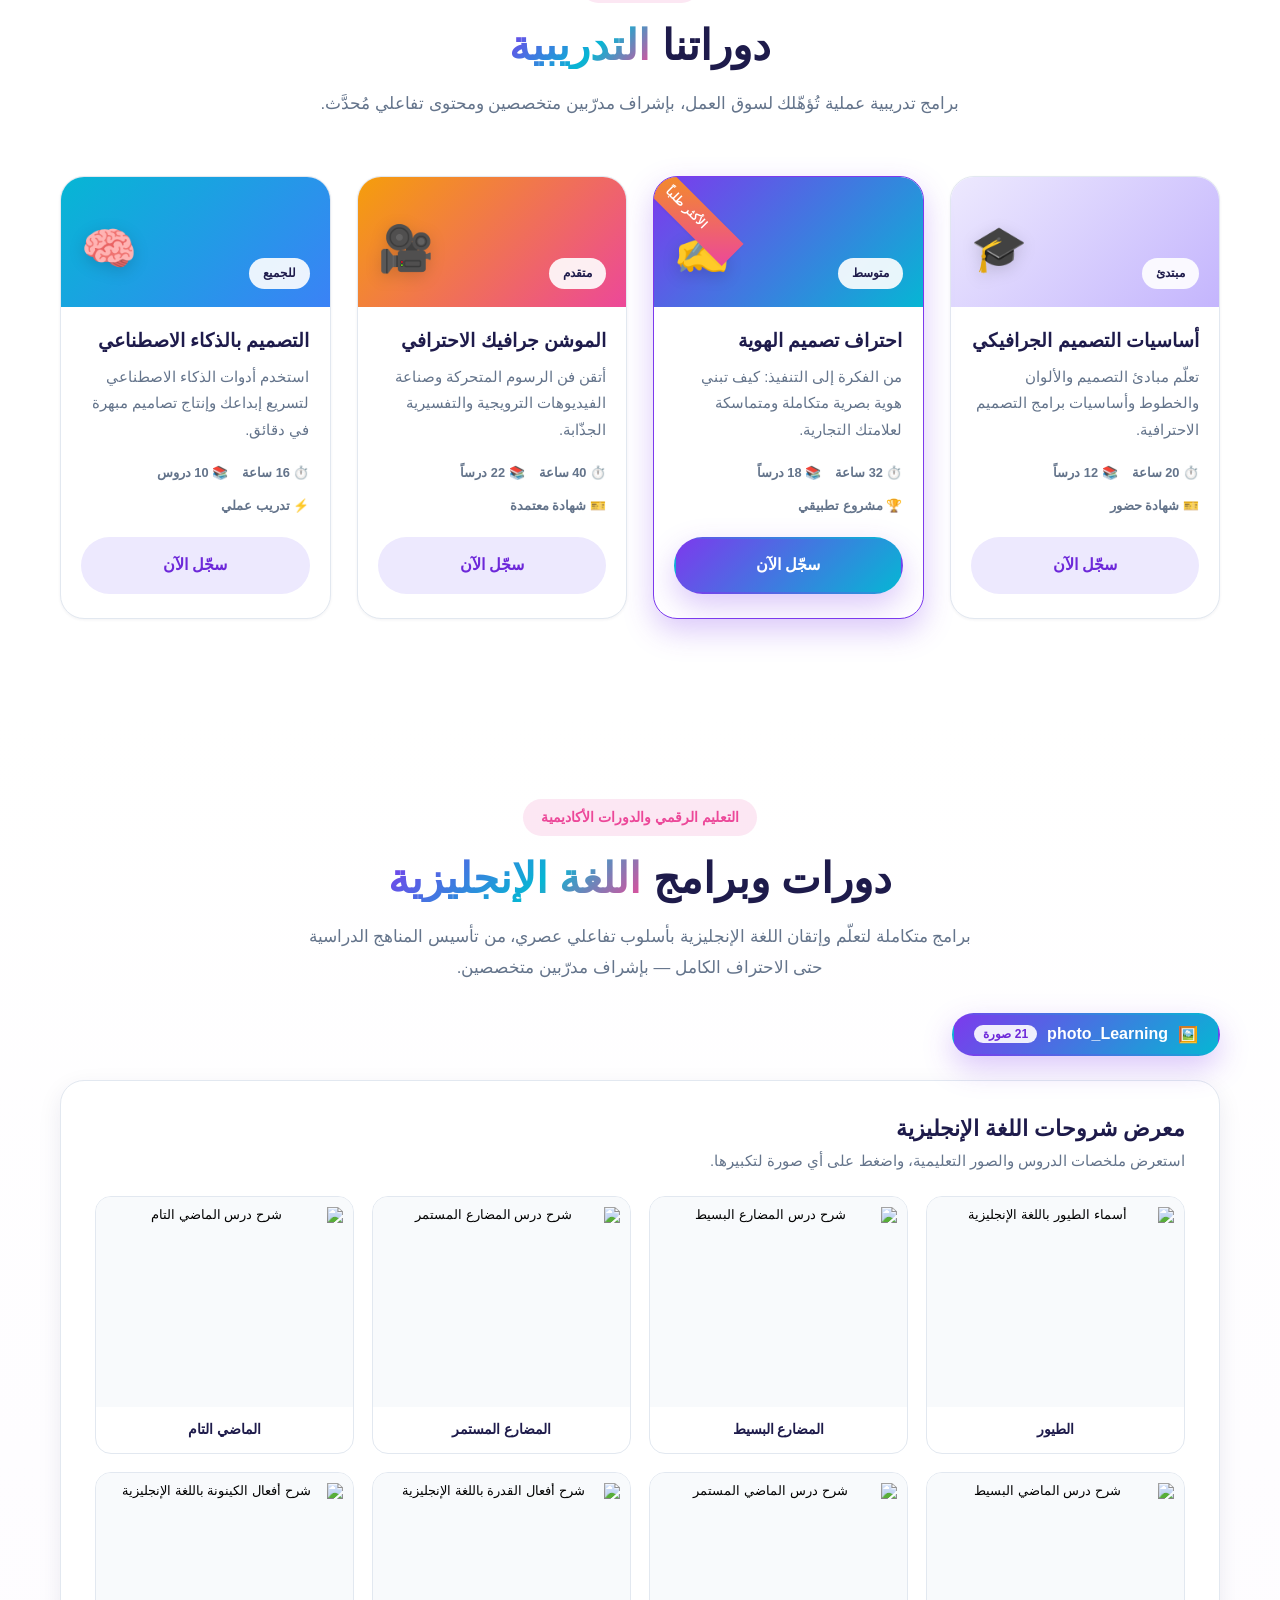
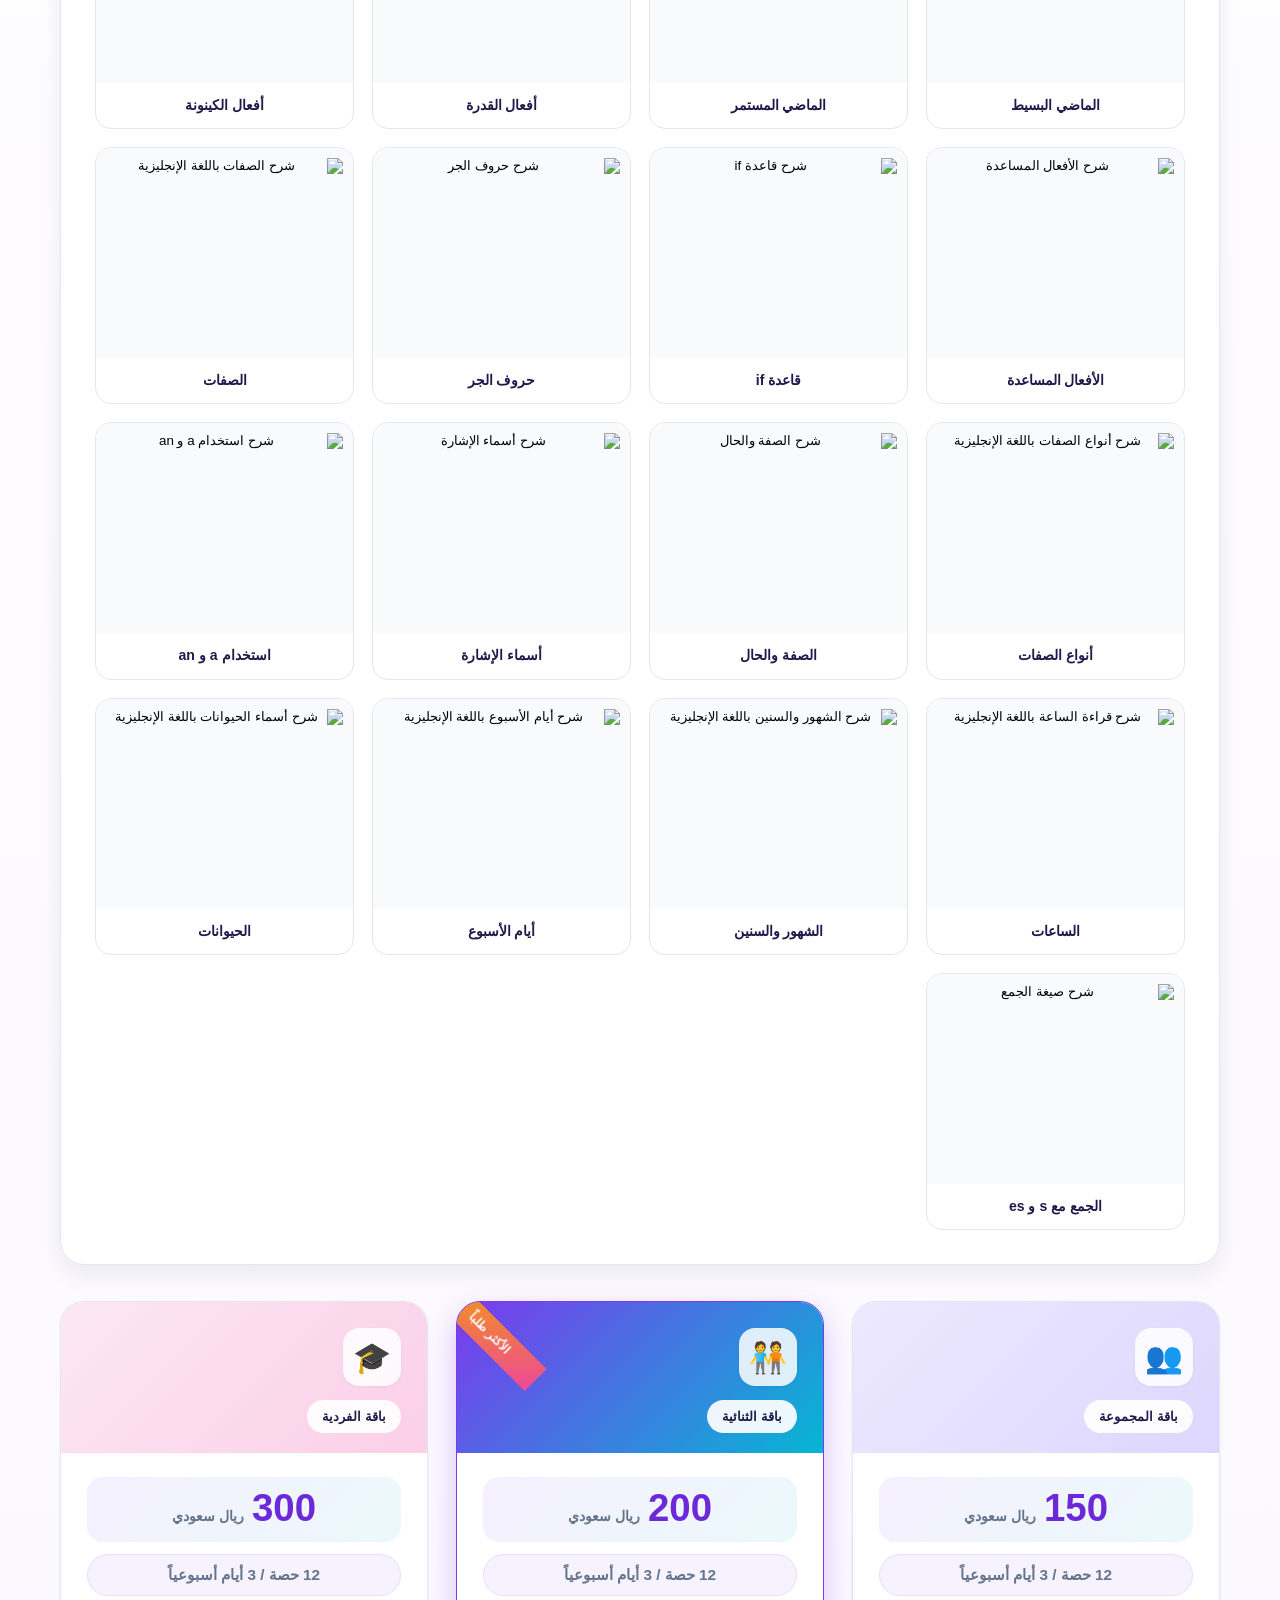
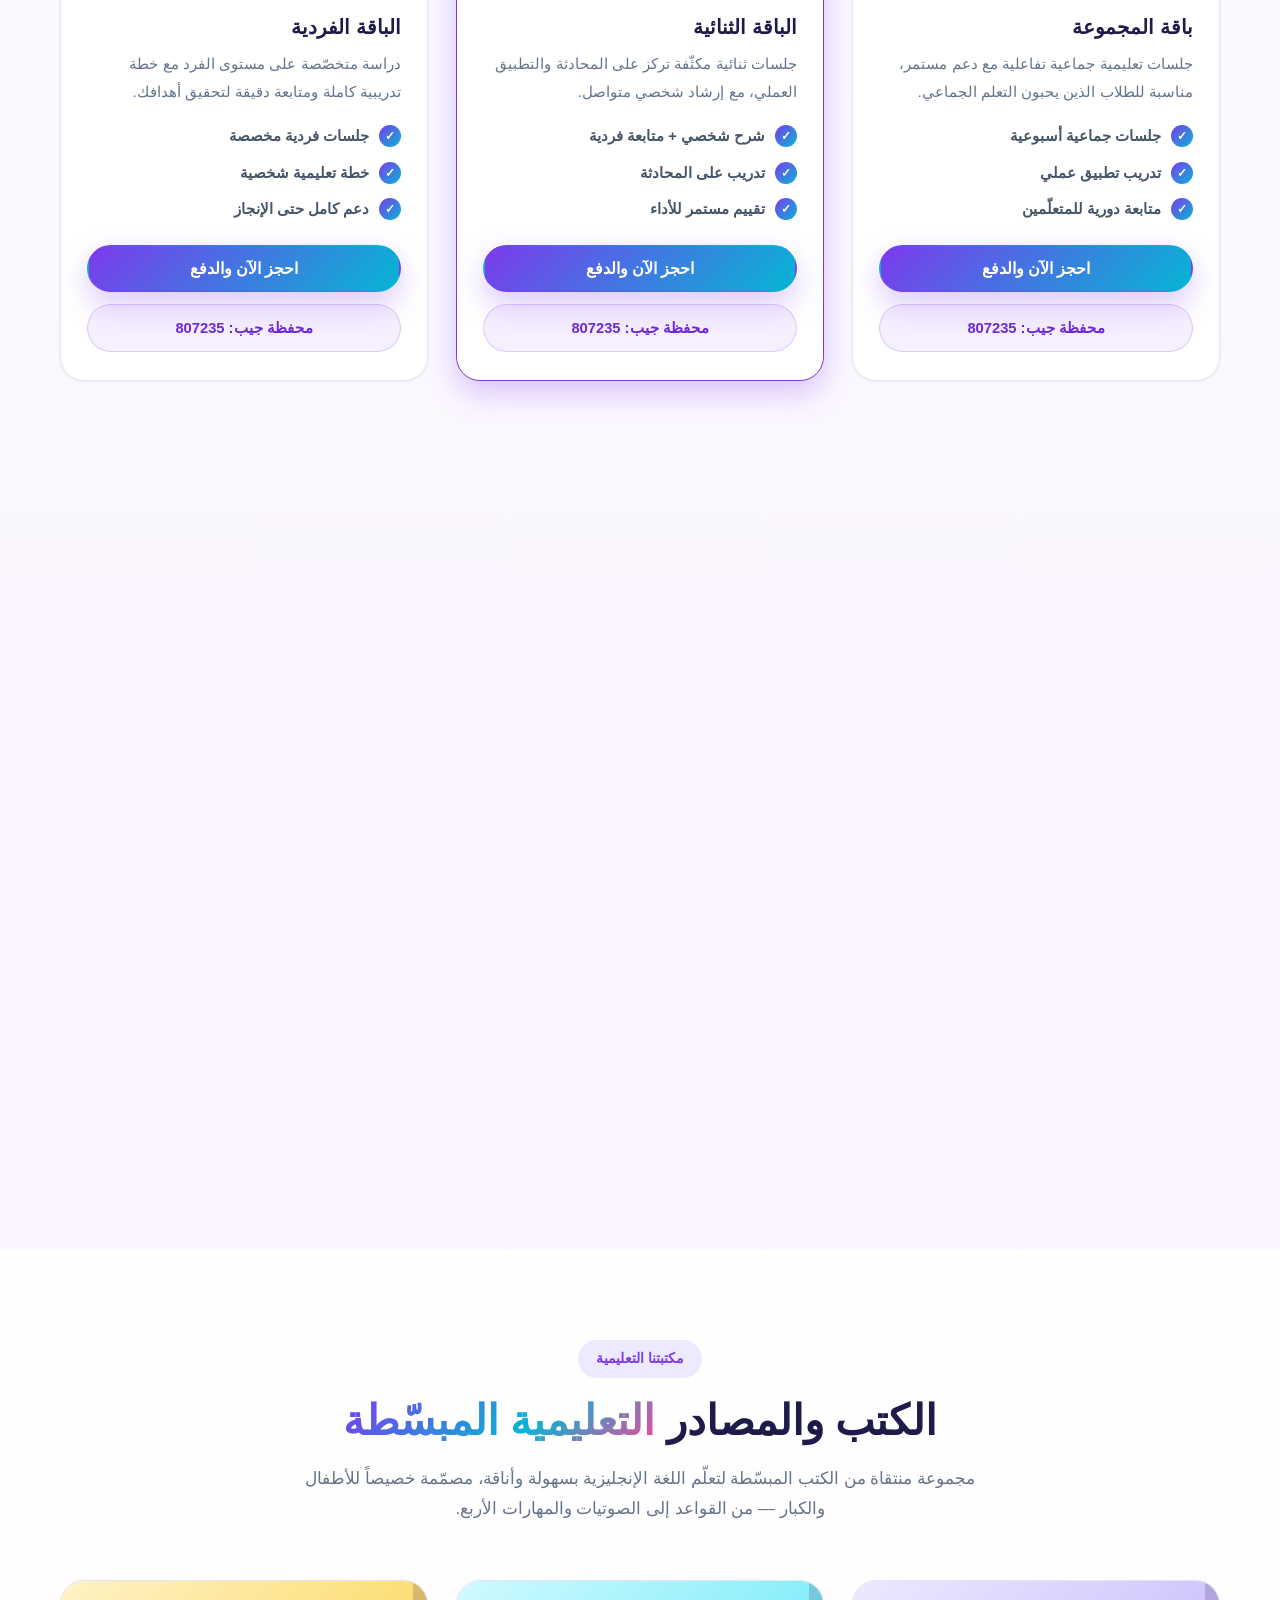
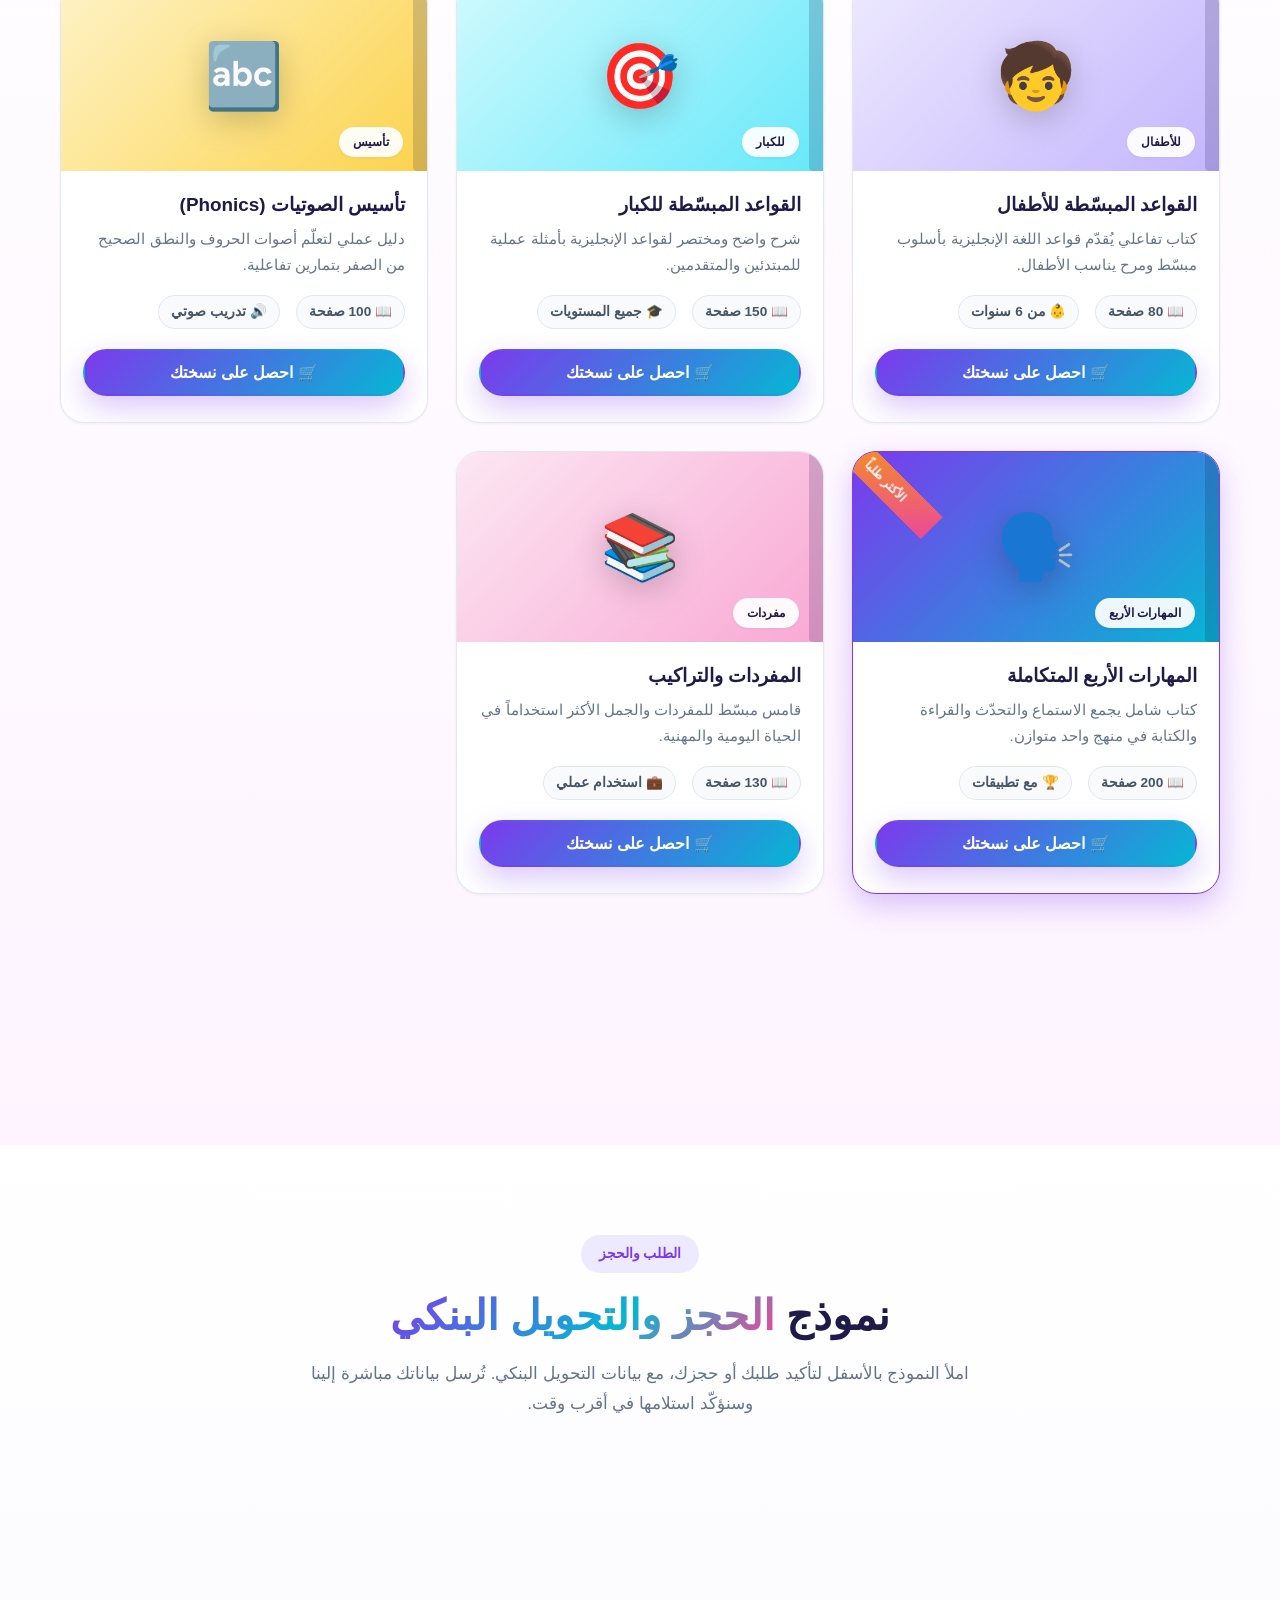
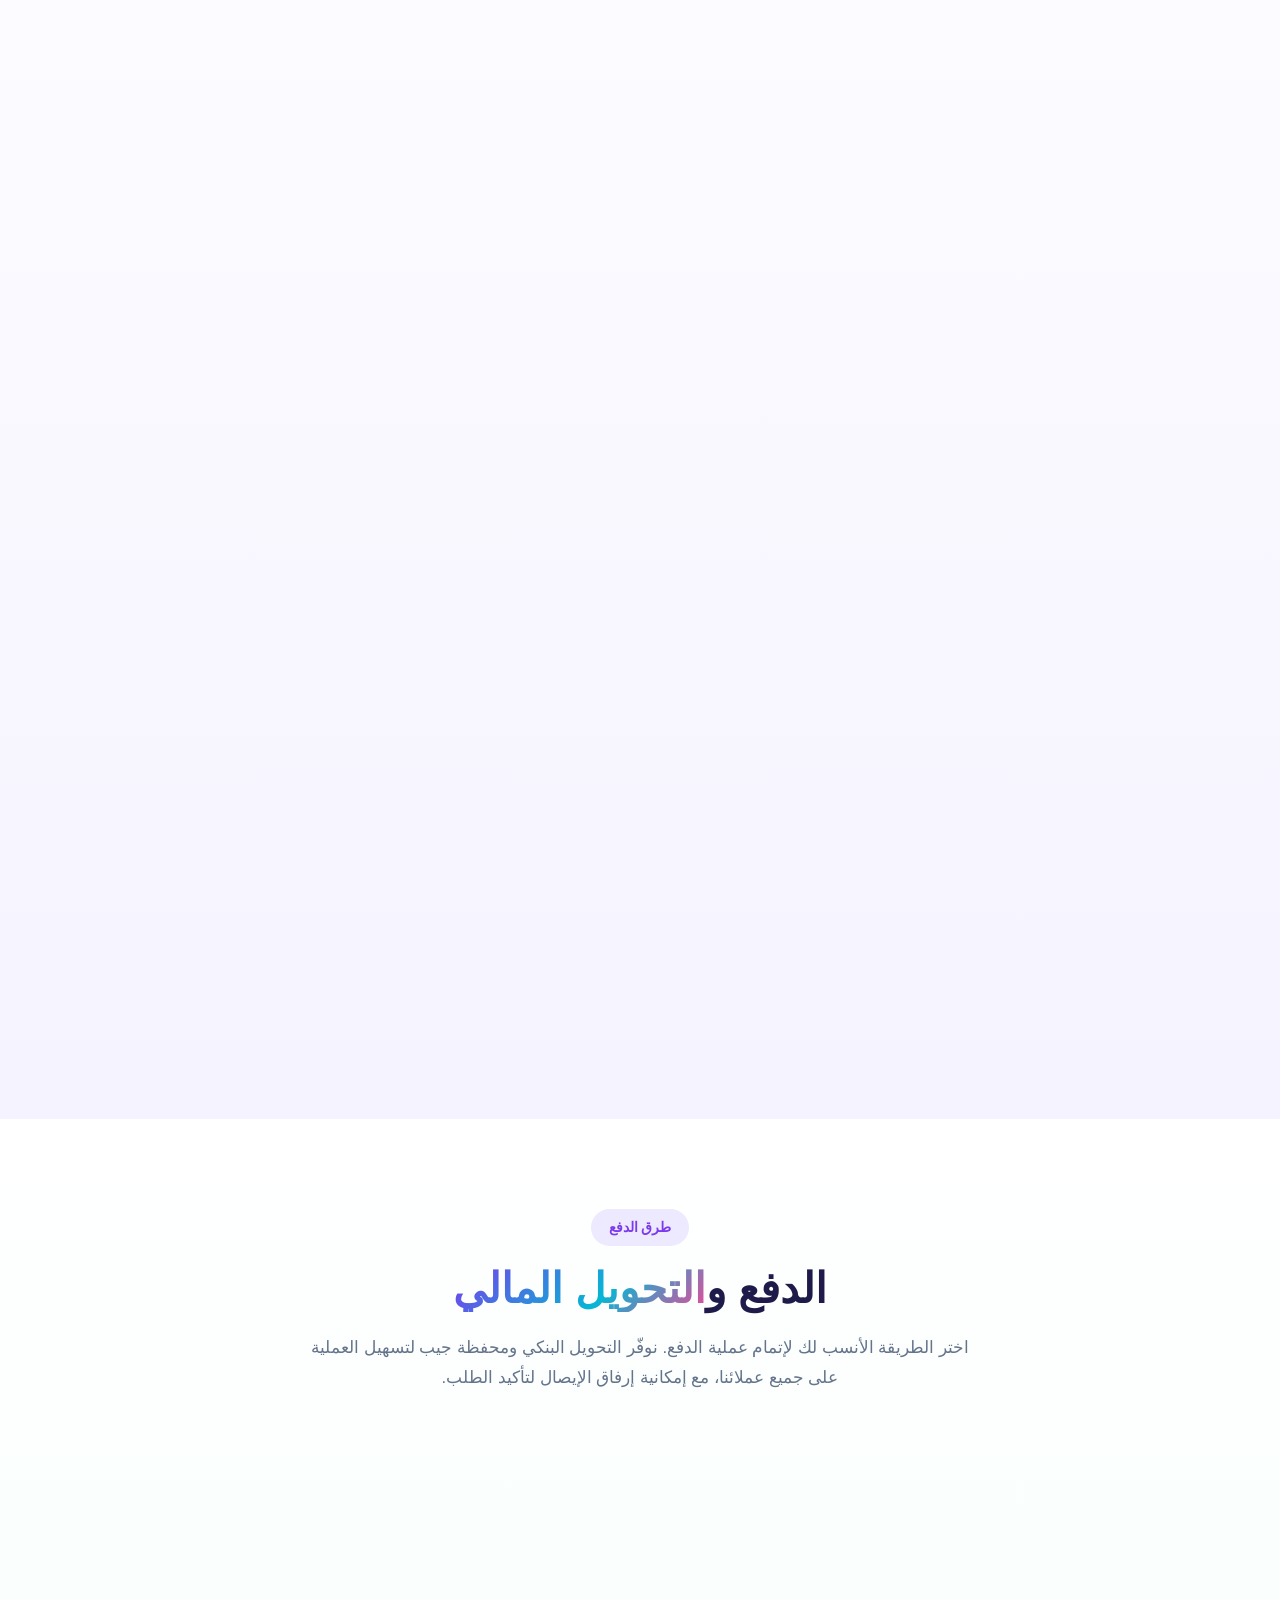
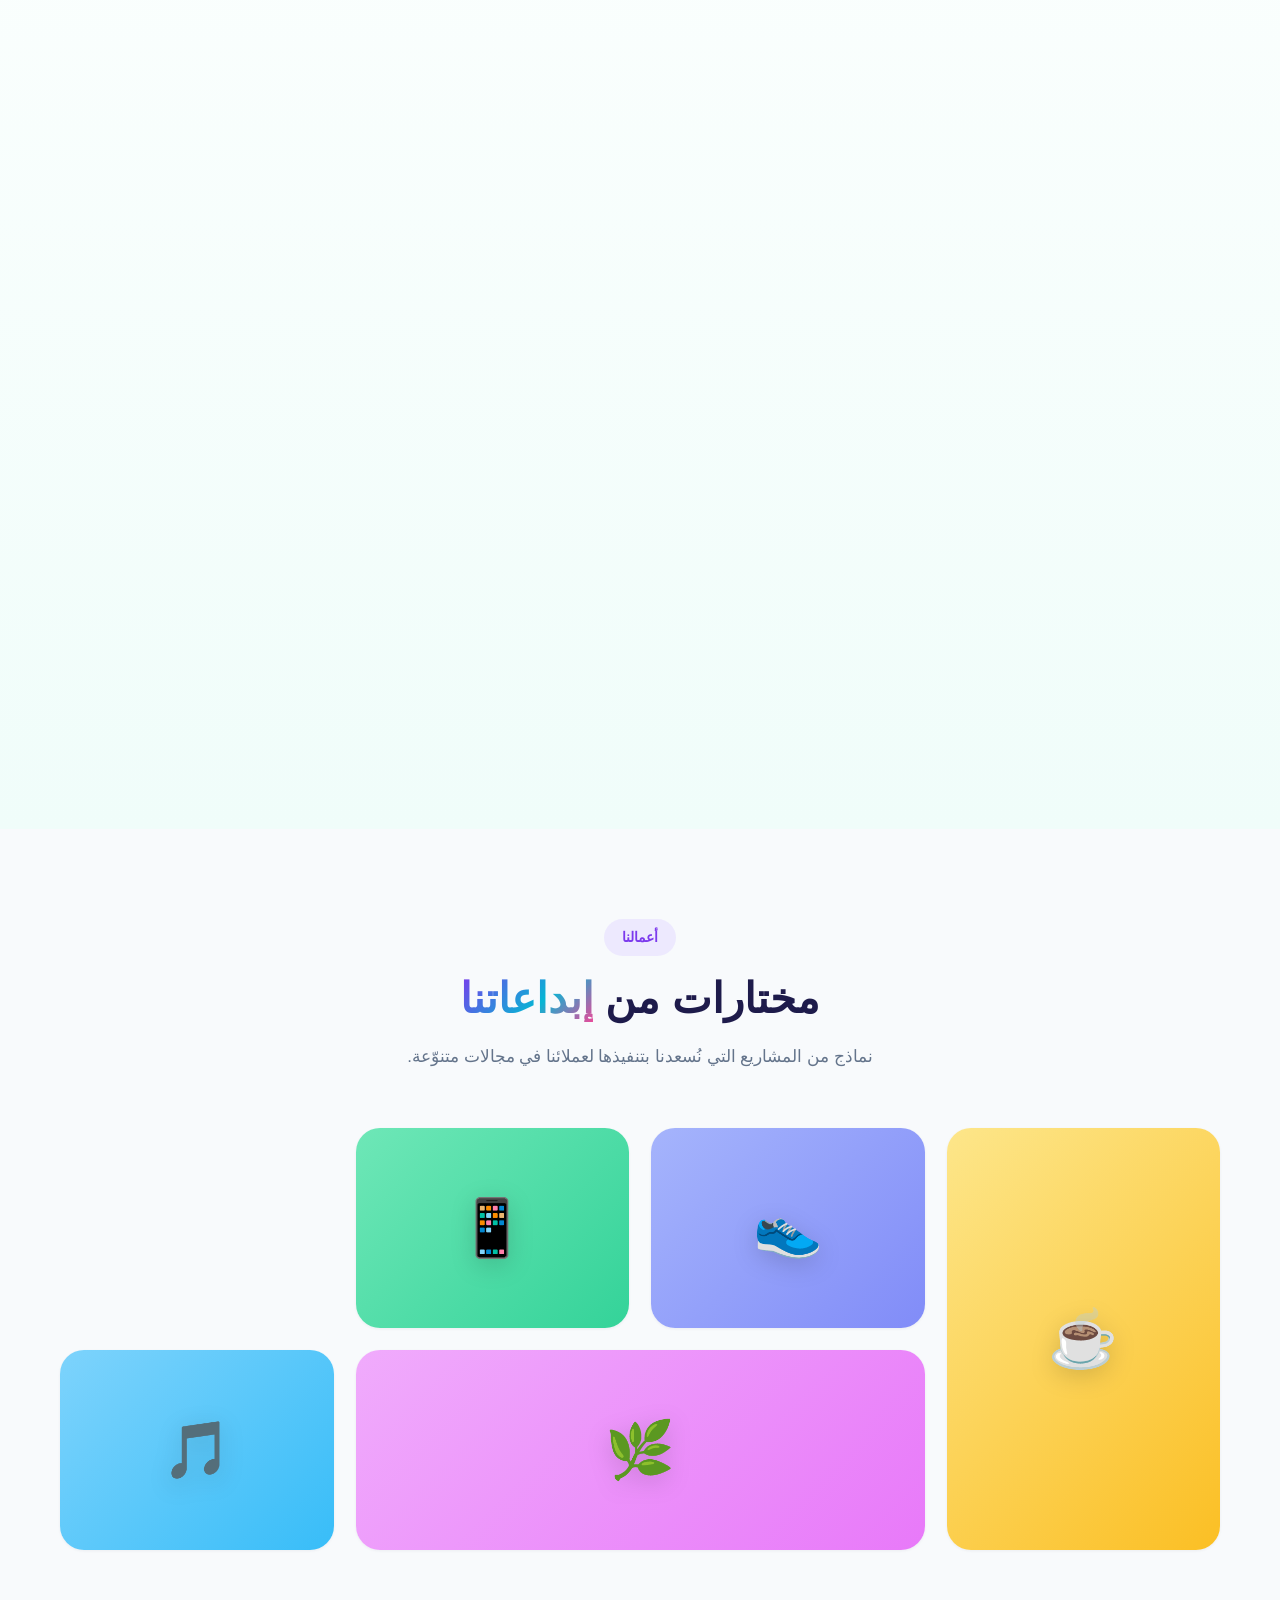
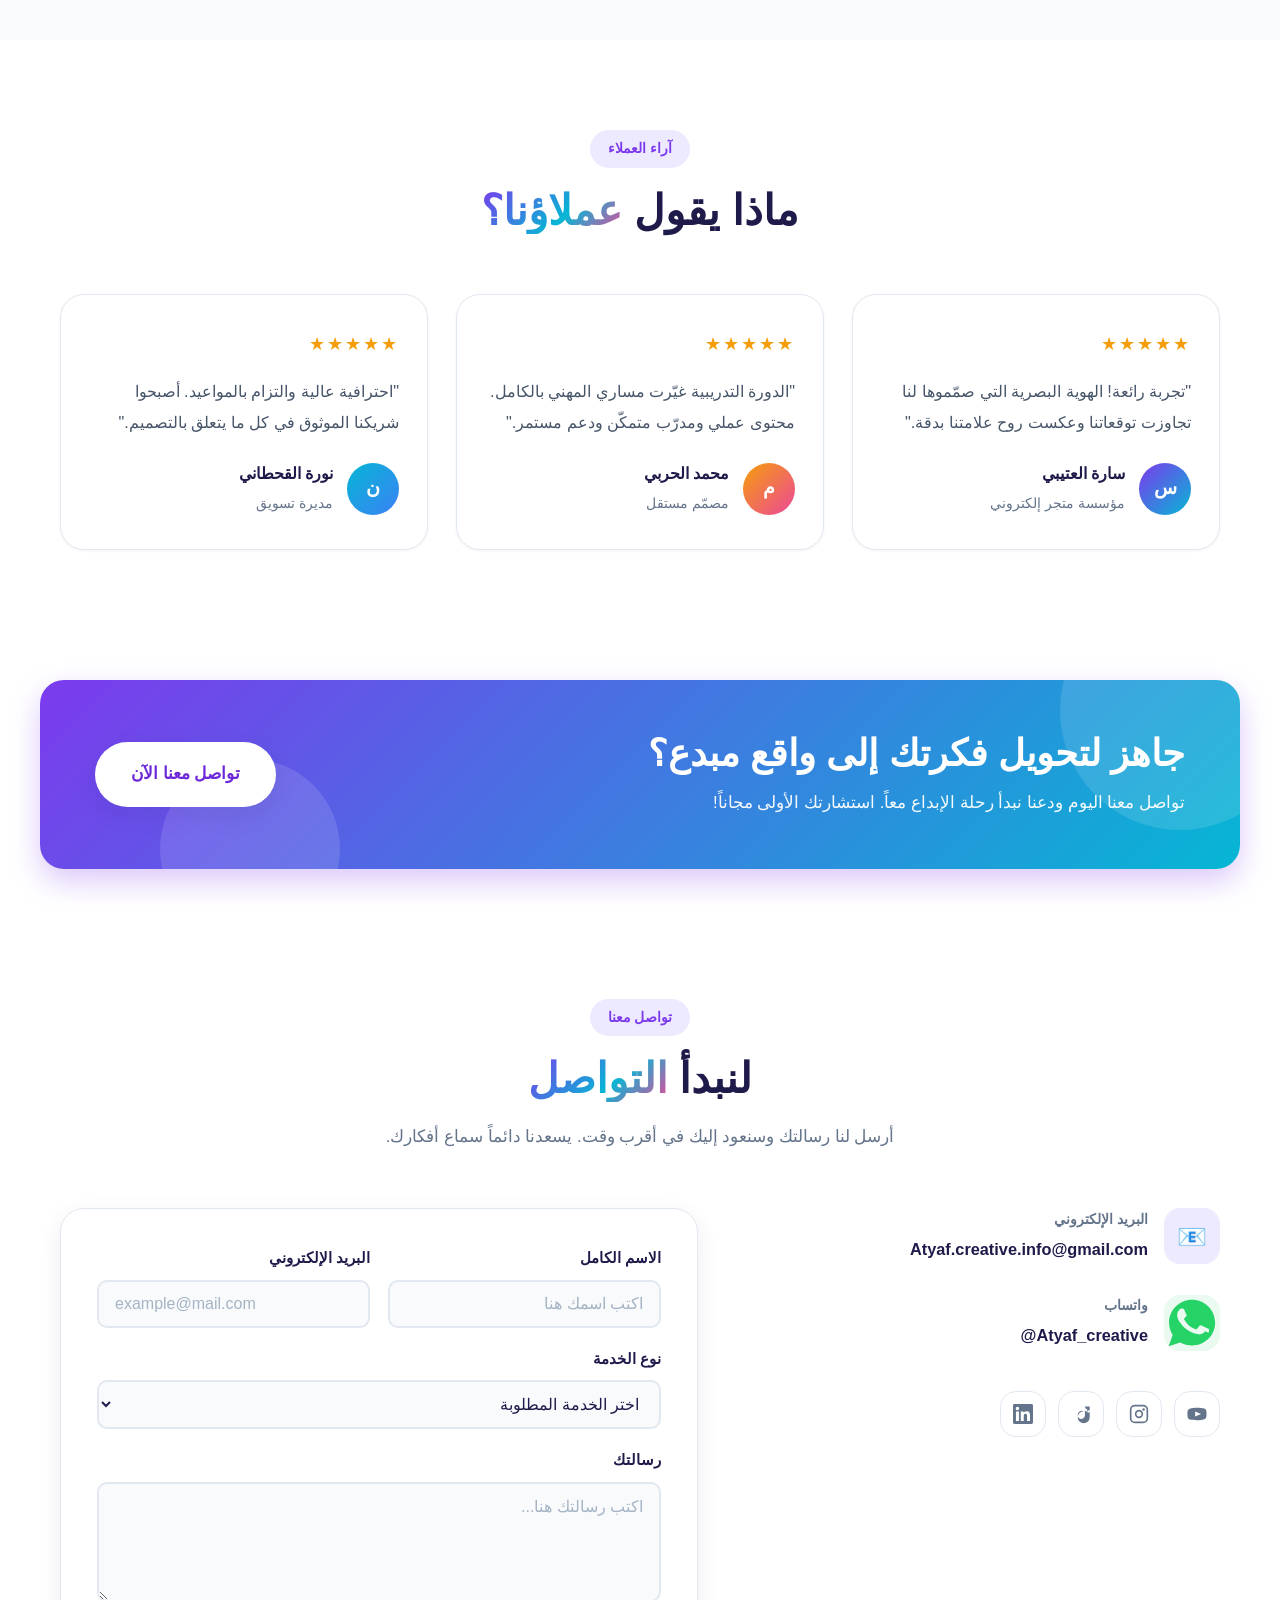
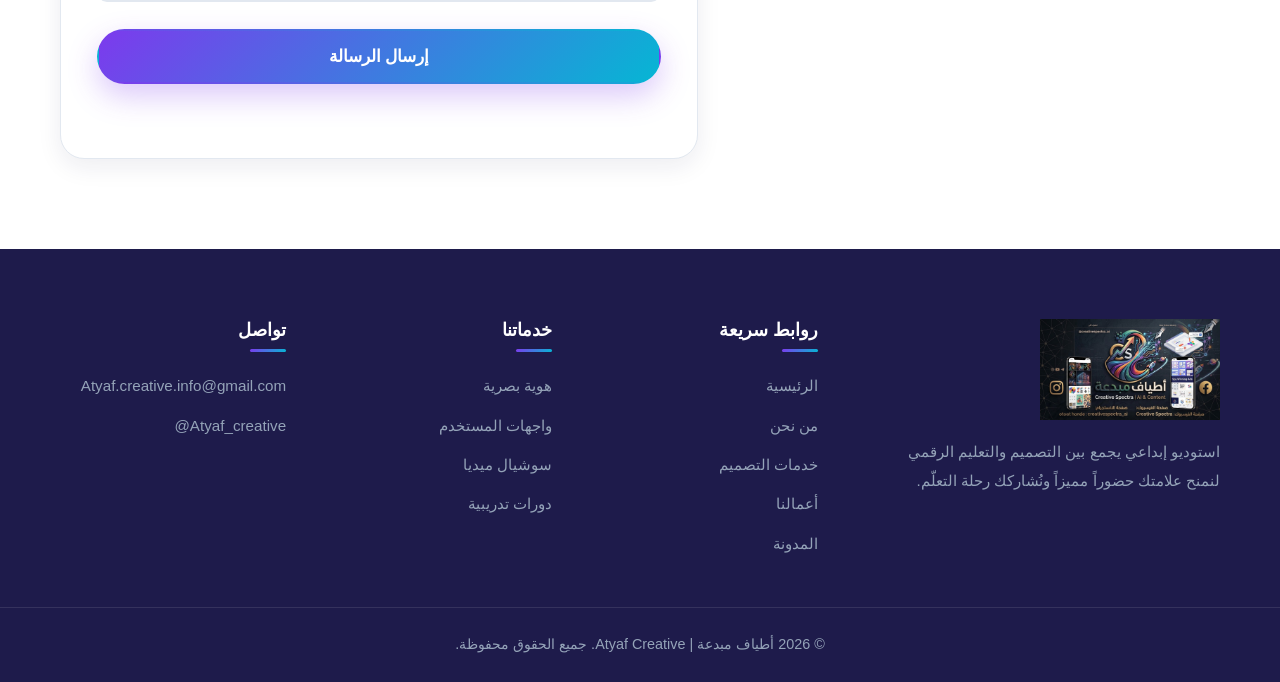
==== commit a933cfbd: "Add files via upload" ====
--- a/index.html
+++ b/index.html
@@ -433,16 +433,16 @@
           type="button"
           class="btn lesson-gallery-toggle"
           id="lessonGalleryToggle"
-          aria-expanded="false"
+          aria-expanded="true"
           aria-controls="lessonGallery"
         >
           <span aria-hidden="true">🖼️</span>
-          صور الدروس
+          photo_Learning
           <span class="lesson-gallery-count">21 صورة</span>
         </button>
       </div>
 
-      <div class="lesson-gallery" id="lessonGallery" hidden>
+      <div class="lesson-gallery" id="lessonGallery">
         <div class="lesson-gallery-heading">
           <div>
             <h3>معرض شروحات اللغة الإنجليزية</h3>
@@ -451,128 +451,128 @@
         </div>
         <div class="lesson-gallery-grid">
           <figure class="lesson-gallery-item">
-            <button type="button" class="lesson-image-button" data-image-src="photo_Learning/الطيور.jpg" data-image-alt="أسماء الطيور باللغة الإنجليزية">
-              <img src="photo_Learning/الطيور.jpg" alt="أسماء الطيور باللغة الإنجليزية" loading="lazy" />
+            <button type="button" class="lesson-image-button" data-image-src="photo_Learning/birds.jpg.jpg" data-image-alt="أسماء الطيور باللغة الإنجليزية">
+              <img src="photo_Learning/birds.jpg.jpg" alt="أسماء الطيور باللغة الإنجليزية" loading="eager" />
             </button>
             <figcaption>الطيور</figcaption>
           </figure>
           <figure class="lesson-gallery-item">
-            <button type="button" class="lesson-image-button" data-image-src="photo_Learning/المضارع البسيط.jpg" data-image-alt="شرح درس المضارع البسيط">
-              <img src="photo_Learning/المضارع البسيط.jpg" alt="شرح درس المضارع البسيط" loading="lazy" />
+            <button type="button" class="lesson-image-button" data-image-src="photo_Learning/present_simple.jpg.png" data-image-alt="شرح درس المضارع البسيط">
+              <img src="photo_Learning/present_simple.jpg.png" alt="شرح درس المضارع البسيط" loading="eager" />
             </button>
             <figcaption>المضارع البسيط</figcaption>
           </figure>
           <figure class="lesson-gallery-item">
-            <button type="button" class="lesson-image-button" data-image-src="photo_Learning/المضارع المستمر.png" data-image-alt="شرح درس المضارع المستمر">
-              <img src="photo_Learning/المضارع المستمر.png" alt="شرح درس المضارع المستمر" loading="lazy" />
+            <button type="button" class="lesson-image-button" data-image-src="photo_Learning/present_continuous.jpg.jpg" data-image-alt="شرح درس المضارع المستمر">
+              <img src="photo_Learning/present_continuous.jpg.jpg" alt="شرح درس المضارع المستمر" loading="eager" />
             </button>
             <figcaption>المضارع المستمر</figcaption>
           </figure>
           <figure class="lesson-gallery-item">
-            <button type="button" class="lesson-image-button" data-image-src="photo_Learning/الماضي التام.png" data-image-alt="شرح درس الماضي التام">
-              <img src="photo_Learning/الماضي التام.png" alt="شرح درس الماضي التام" loading="lazy" />
+            <button type="button" class="lesson-image-button" data-image-src="photo_Learning/past_perfect.jpg.jpg" data-image-alt="شرح درس الماضي التام">
+              <img src="photo_Learning/past_perfect.jpg.jpg" alt="شرح درس الماضي التام" loading="eager" />
             </button>
             <figcaption>الماضي التام</figcaption>
           </figure>
           <figure class="lesson-gallery-item">
-            <button type="button" class="lesson-image-button" data-image-src="photo_Learning/الماضي البسيط.jpg" data-image-alt="شرح درس الماضي البسيط">
-              <img src="photo_Learning/الماضي البسيط.jpg" alt="شرح درس الماضي البسيط" loading="lazy" />
+            <button type="button" class="lesson-image-button" data-image-src="photo_Learning/1past_simple.jpg.png" data-image-alt="شرح درس الماضي البسيط">
+              <img src="photo_Learning/1past_simple.jpg.png" alt="شرح درس الماضي البسيط" loading="eager" />
             </button>
             <figcaption>الماضي البسيط</figcaption>
           </figure>
           <figure class="lesson-gallery-item">
-            <button type="button" class="lesson-image-button" data-image-src="photo_Learning/الماضي المستمر.jpg" data-image-alt="شرح درس الماضي المستمر">
-              <img src="photo_Learning/الماضي المستمر.jpg" alt="شرح درس الماضي المستمر" loading="lazy" />
+            <button type="button" class="lesson-image-button" data-image-src="photo_Learning/past_continuous.jpg.png" data-image-alt="شرح درس الماضي المستمر">
+              <img src="photo_Learning/past_continuous.jpg.png" alt="شرح درس الماضي المستمر" loading="eager" />
             </button>
             <figcaption>الماضي المستمر</figcaption>
           </figure>
           <figure class="lesson-gallery-item">
-            <button type="button" class="lesson-image-button" data-image-src="photo_Learning/افعال القدره.png" data-image-alt="شرح أفعال القدرة باللغة الإنجليزية">
-              <img src="photo_Learning/افعال القدره.png" alt="شرح أفعال القدرة باللغة الإنجليزية" loading="lazy" />
+            <button type="button" class="lesson-image-button" data-image-src="photo_Learning/verb_can.could.jpg.png" data-image-alt="شرح أفعال القدرة باللغة الإنجليزية">
+              <img src="photo_Learning/verb_can.could.jpg.png" alt="شرح أفعال القدرة باللغة الإنجليزية" loading="eager" />
             </button>
             <figcaption>أفعال القدرة</figcaption>
           </figure>
           <figure class="lesson-gallery-item">
-            <button type="button" class="lesson-image-button" data-image-src="photo_Learning/افعال الكينونة.png" data-image-alt="شرح أفعال الكينونة باللغة الإنجليزية">
-              <img src="photo_Learning/افعال الكينونة.png" alt="شرح أفعال الكينونة باللغة الإنجليزية" loading="lazy" />
+            <button type="button" class="lesson-image-button" data-image-src="photo_Learning/verb_to_be.jpg.png" data-image-alt="شرح أفعال الكينونة باللغة الإنجليزية">
+              <img src="photo_Learning/verb_to_be.jpg.png" alt="شرح أفعال الكينونة باللغة الإنجليزية" loading="eager" />
             </button>
             <figcaption>أفعال الكينونة</figcaption>
           </figure>
           <figure class="lesson-gallery-item">
-            <button type="button" class="lesson-image-button" data-image-src="photo_Learning/الافعال المساعدة.jpg" data-image-alt="شرح الأفعال المساعدة">
-              <img src="photo_Learning/الافعال المساعدة.jpg" alt="شرح الأفعال المساعدة" loading="lazy" />
+            <button type="button" class="lesson-image-button" data-image-src="photo_Learning/Auxillary_verbs.jpg.jpg" data-image-alt="شرح الأفعال المساعدة">
+              <img src="photo_Learning/Auxillary_verbs.jpg.jpg" alt="شرح الأفعال المساعدة" loading="eager" />
             </button>
             <figcaption>الأفعال المساعدة</figcaption>
           </figure>
           <figure class="lesson-gallery-item">
-            <button type="button" class="lesson-image-button" data-image-src="photo_Learning/قاعدهif.png" data-image-alt="شرح قاعدة if">
-              <img src="photo_Learning/قاعدهif.png" alt="شرح قاعدة if" loading="lazy" />
+            <button type="button" class="lesson-image-button" data-image-src="photo_Learning/if.jpg.png" data-image-alt="شرح قاعدة if">
+              <img src="photo_Learning/if.jpg.png" alt="شرح قاعدة if" loading="eager" />
             </button>
             <figcaption>قاعدة if</figcaption>
           </figure>
           <figure class="lesson-gallery-item">
-            <button type="button" class="lesson-image-button" data-image-src="photo_Learning/حروف الجر.png" data-image-alt="شرح حروف الجر">
-              <img src="photo_Learning/حروف الجر.png" alt="شرح حروف الجر" loading="lazy" />
+            <button type="button" class="lesson-image-button" data-image-src="photo_Learning/prepositions.jpg.jpg" data-image-alt="شرح حروف الجر">
+              <img src="photo_Learning/prepositions.jpg.jpg" alt="شرح حروف الجر" loading="eager" />
             </button>
             <figcaption>حروف الجر</figcaption>
           </figure>
           <figure class="lesson-gallery-item">
-            <button type="button" class="lesson-image-button" data-image-src="photo_Learning/الصفات.png" data-image-alt="شرح الصفات باللغة الإنجليزية">
-              <img src="photo_Learning/الصفات.png" alt="شرح الصفات باللغة الإنجليزية" loading="lazy" />
+            <button type="button" class="lesson-image-button" data-image-src="photo_Learning/adjective.jpg.png" data-image-alt="شرح الصفات باللغة الإنجليزية">
+              <img src="photo_Learning/adjective.jpg.png" alt="شرح الصفات باللغة الإنجليزية" loading="eager" />
             </button>
             <figcaption>الصفات</figcaption>
           </figure>
           <figure class="lesson-gallery-item">
-            <button type="button" class="lesson-image-button" data-image-src="photo_Learning/الصفات انواع.png" data-image-alt="شرح أنواع الصفات باللغة الإنجليزية">
-              <img src="photo_Learning/الصفات انواع.png" alt="شرح أنواع الصفات باللغة الإنجليزية" loading="lazy" />
+            <button type="button" class="lesson-image-button" data-image-src="photo_Learning/adjective_types.jpg.jpg" data-image-alt="شرح أنواع الصفات باللغة الإنجليزية">
+              <img src="photo_Learning/adjective_types.jpg.jpg" alt="شرح أنواع الصفات باللغة الإنجليزية" loading="eager" />
             </button>
             <figcaption>أنواع الصفات</figcaption>
           </figure>
           <figure class="lesson-gallery-item">
-            <button type="button" class="lesson-image-button" data-image-src="photo_Learning/الصفه والحال.jpg" data-image-alt="شرح الصفة والحال">
-              <img src="photo_Learning/الصفه والحال.jpg" alt="شرح الصفة والحال" loading="lazy" />
+            <button type="button" class="lesson-image-button" data-image-src="photo_Learning/adj_adverb.jpg.png" data-image-alt="شرح الصفة والحال">
+              <img src="photo_Learning/adj_adverb.jpg.png" alt="شرح الصفة والحال" loading="eager" />
             </button>
             <figcaption>الصفة والحال</figcaption>
           </figure>
           <figure class="lesson-gallery-item">
-            <button type="button" class="lesson-image-button" data-image-src="photo_Learning/اسماء الاشاره.png" data-image-alt="شرح أسماء الإشارة">
-              <img src="photo_Learning/اسماء الاشاره.png" alt="شرح أسماء الإشارة" loading="lazy" />
+            <button type="button" class="lesson-image-button" data-image-src="photo_Learning/this_that.jpg.png" data-image-alt="شرح أسماء الإشارة">
+              <img src="photo_Learning/this_that.jpg.png" alt="شرح أسماء الإشارة" loading="eager" />
             </button>
             <figcaption>أسماء الإشارة</figcaption>
           </figure>
           <figure class="lesson-gallery-item">
-            <button type="button" class="lesson-image-button" data-image-src="photo_Learning/a.anادوات النكره.jpg" data-image-alt="شرح استخدام a و an">
-              <img src="photo_Learning/a.anادوات النكره.jpg" alt="شرح استخدام a و an" loading="lazy" />
+            <button type="button" class="lesson-image-button" data-image-src="photo_Learning/a_an.jpg.png" data-image-alt="شرح استخدام a و an">
+              <img src="photo_Learning/a_an.jpg.png" alt="شرح استخدام a و an" loading="eager" />
             </button>
             <figcaption>استخدام a و an</figcaption>
           </figure>
           <figure class="lesson-gallery-item">
-            <button type="button" class="lesson-image-button" data-image-src="photo_Learning/الساعه.png" data-image-alt="شرح قراءة الساعة باللغة الإنجليزية">
-              <img src="photo_Learning/الساعه.png" alt="شرح قراءة الساعة باللغة الإنجليزية" loading="lazy" />
+            <button type="button" class="lesson-image-button" data-image-src="photo_Learning/clock.jpg.jpg" data-image-alt="شرح قراءة الساعة باللغة الإنجليزية">
+              <img src="photo_Learning/clock.jpg.jpg" alt="شرح قراءة الساعة باللغة الإنجليزية" loading="eager" />
             </button>
             <figcaption>الساعات</figcaption>
           </figure>
           <figure class="lesson-gallery-item">
-            <button type="button" class="lesson-image-button" data-image-src="photo_Learning/الشهور والسنين.png" data-image-alt="شرح الشهور والسنين باللغة الإنجليزية">
-              <img src="photo_Learning/الشهور والسنين.png" alt="شرح الشهور والسنين باللغة الإنجليزية" loading="lazy" />
+            <button type="button" class="lesson-image-button" data-image-src="photo_Learning/years_Months.jpg.png" data-image-alt="شرح الشهور والسنين باللغة الإنجليزية">
+              <img src="photo_Learning/years_Months.jpg.png" alt="شرح الشهور والسنين باللغة الإنجليزية" loading="eager" />
             </button>
             <figcaption>الشهور والسنين</figcaption>
           </figure>
           <figure class="lesson-gallery-item">
-            <button type="button" class="lesson-image-button" data-image-src="photo_Learning/ايام الاسبوع.png" data-image-alt="شرح أيام الأسبوع باللغة الإنجليزية">
-              <img src="photo_Learning/ايام الاسبوع.png" alt="شرح أيام الأسبوع باللغة الإنجليزية" loading="lazy" />
+            <button type="button" class="lesson-image-button" data-image-src="photo_Learning/Days.jpg.png" data-image-alt="شرح أيام الأسبوع باللغة الإنجليزية">
+              <img src="photo_Learning/Days.jpg.png" alt="شرح أيام الأسبوع باللغة الإنجليزية" loading="eager" />
             </button>
             <figcaption>أيام الأسبوع</figcaption>
           </figure>
           <figure class="lesson-gallery-item">
-            <button type="button" class="lesson-image-button" data-image-src="photo_Learning/الحيوانات.jpg" data-image-alt="شرح أسماء الحيوانات باللغة الإنجليزية">
-              <img src="photo_Learning/الحيوانات.jpg" alt="شرح أسماء الحيوانات باللغة الإنجليزية" loading="lazy" />
+            <button type="button" class="lesson-image-button" data-image-src="photo_Learning/Animals.jpg.png" data-image-alt="شرح أسماء الحيوانات باللغة الإنجليزية">
+              <img src="photo_Learning/Animals.jpg.png" alt="شرح أسماء الحيوانات باللغة الإنجليزية" loading="eager" />
             </button>
             <figcaption>الحيوانات</figcaption>
           </figure>
           <figure class="lesson-gallery-item">
-            <button type="button" class="lesson-image-button" data-image-src="photo_Learning/s-es الجمع.png" data-image-alt="شرح صيغة الجمع">
-              <img src="photo_Learning/s-es الجمع.png" alt="شرح صيغة الجمع" loading="lazy" />
+            <button type="button" class="lesson-image-button" data-image-src="photo_Learning/s_es.jpg.jpg" data-image-alt="شرح صيغة الجمع">
+              <img src="photo_Learning/s_es.jpg.jpg" alt="شرح صيغة الجمع" loading="eager" />
             </button>
             <figcaption>الجمع مع s و es</figcaption>
           </figure>
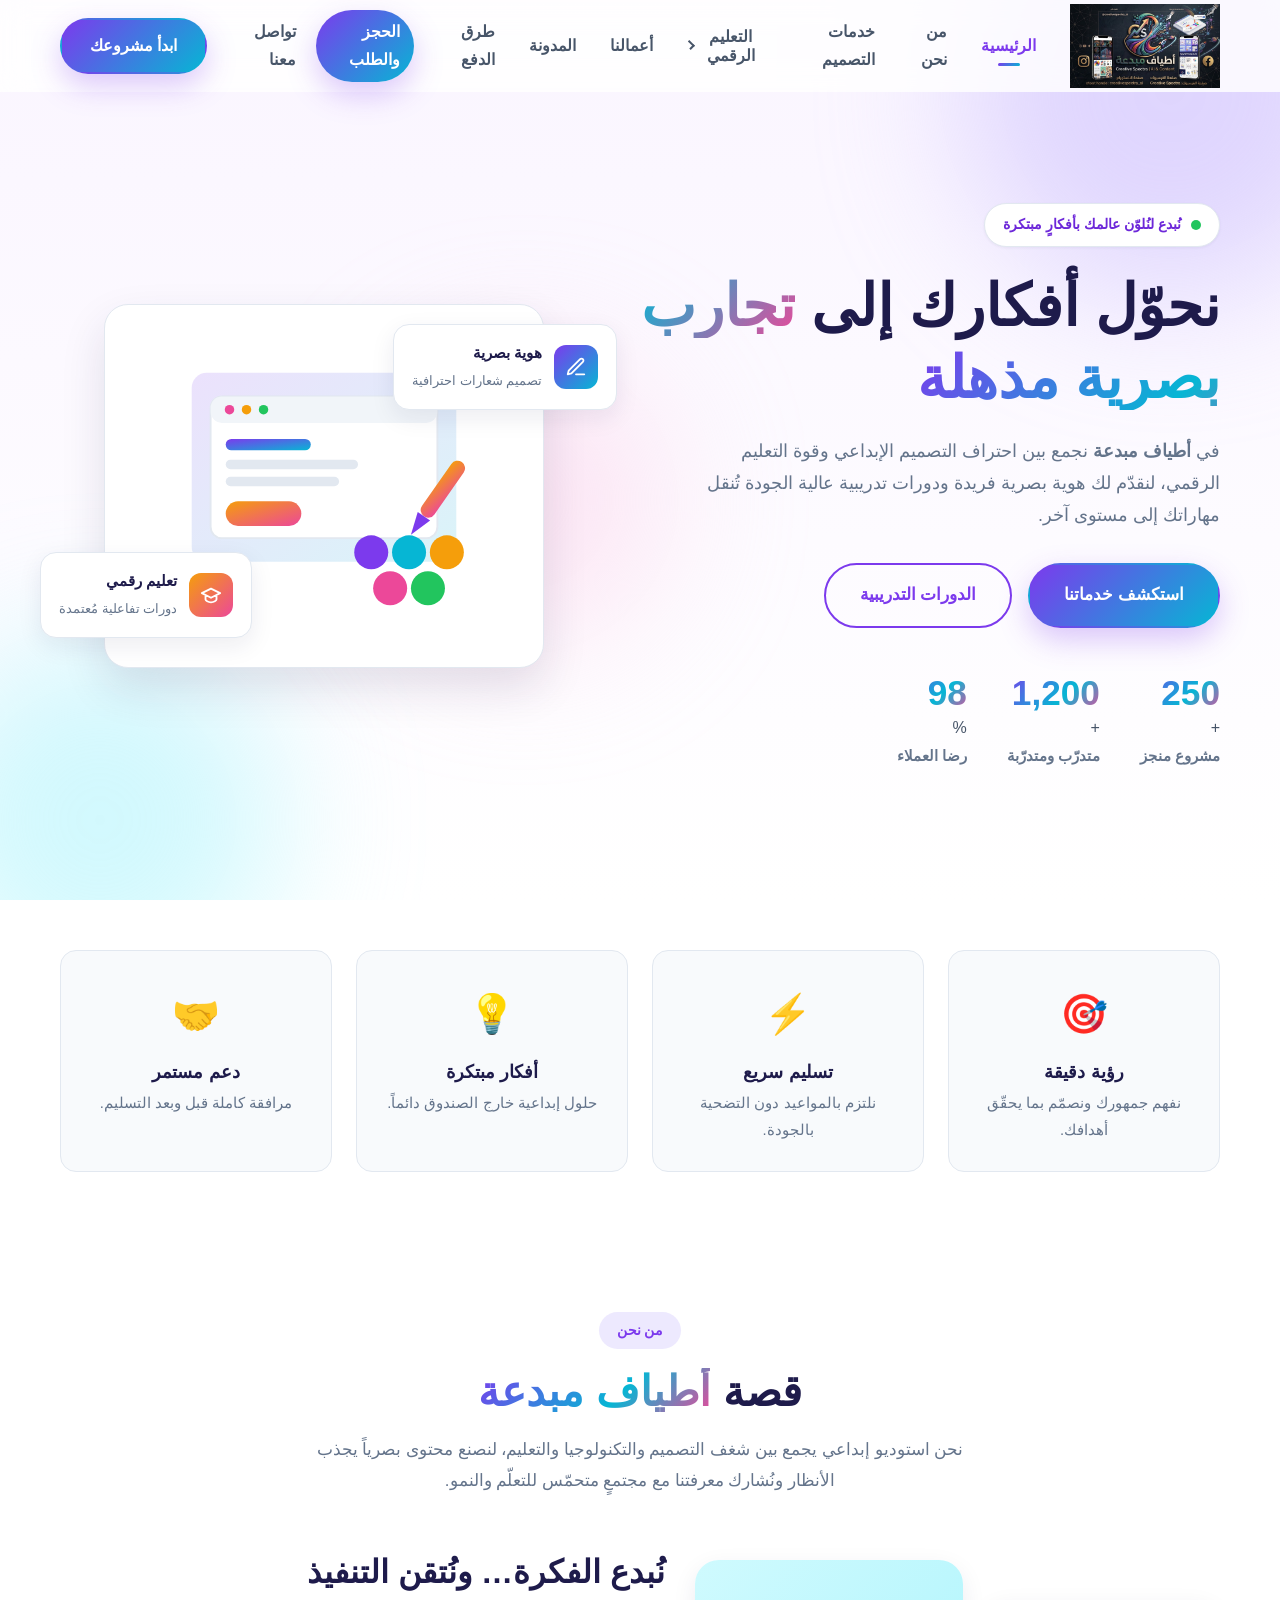
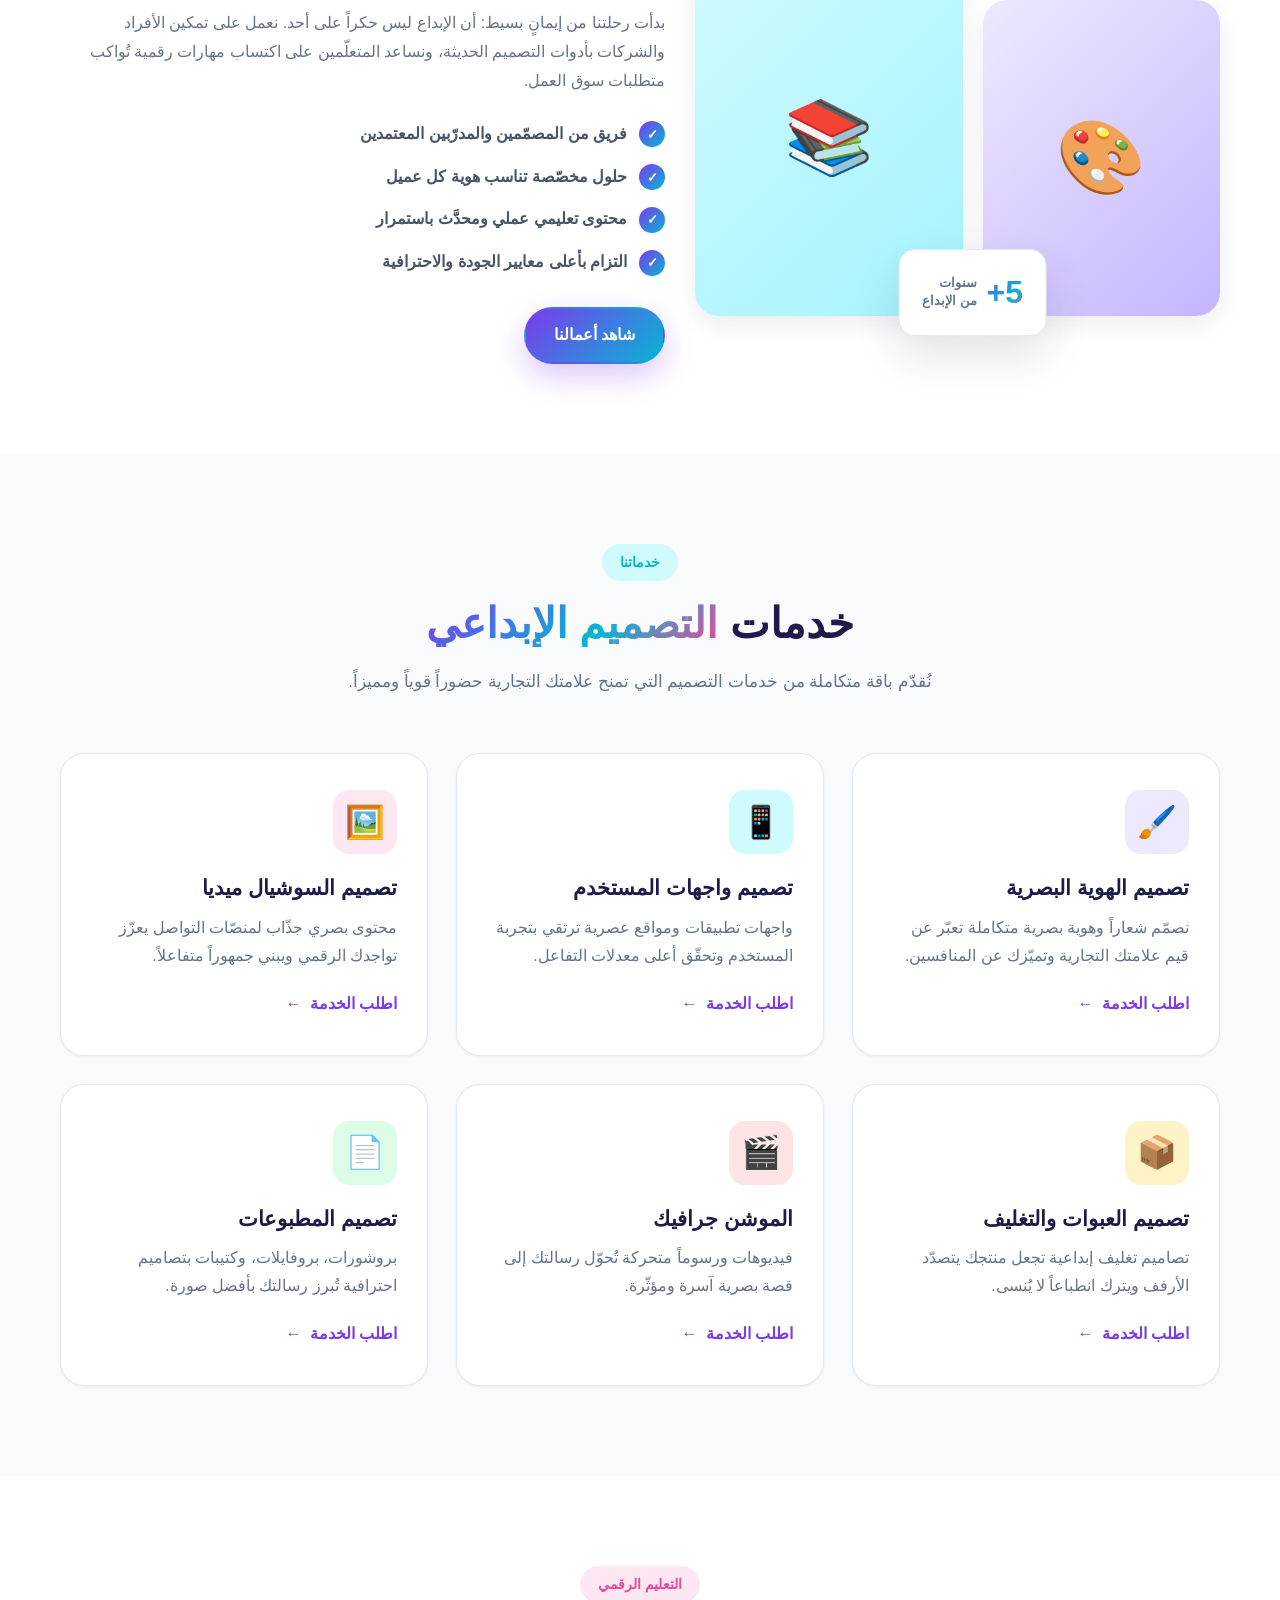
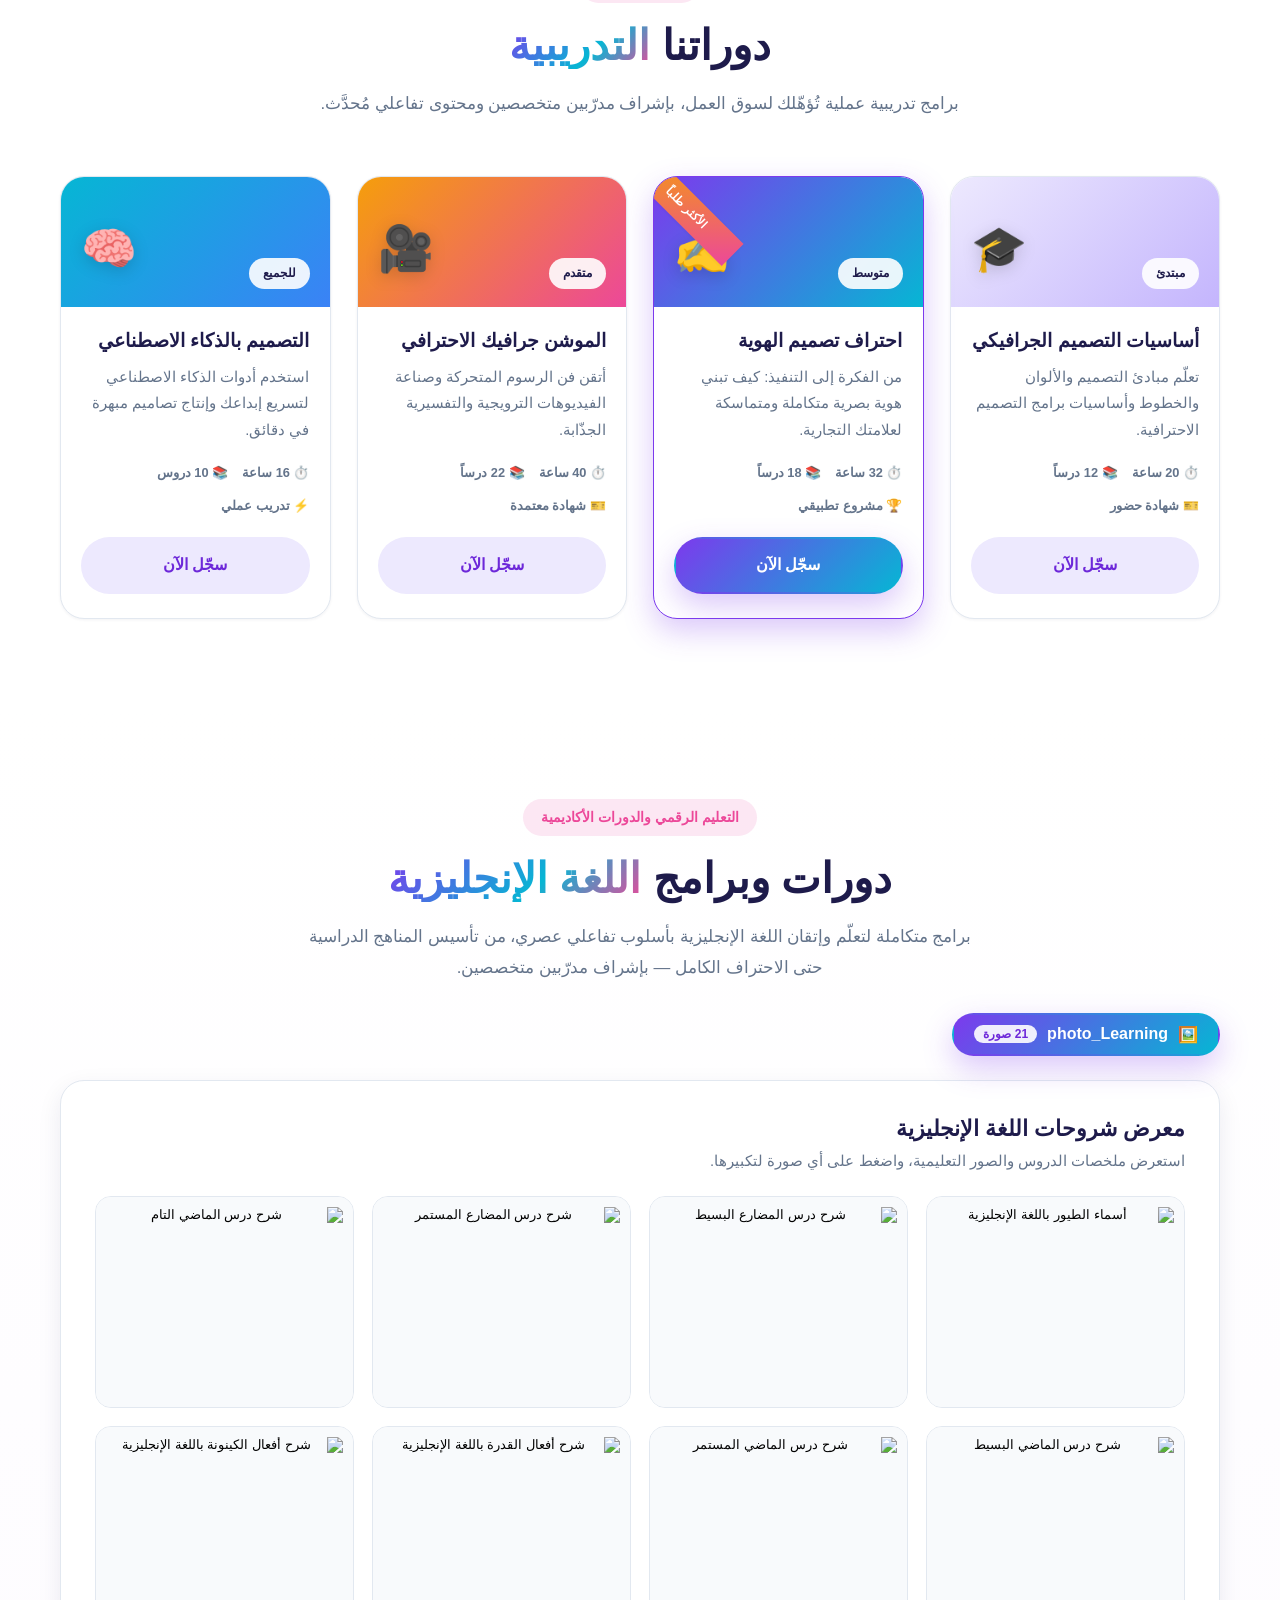
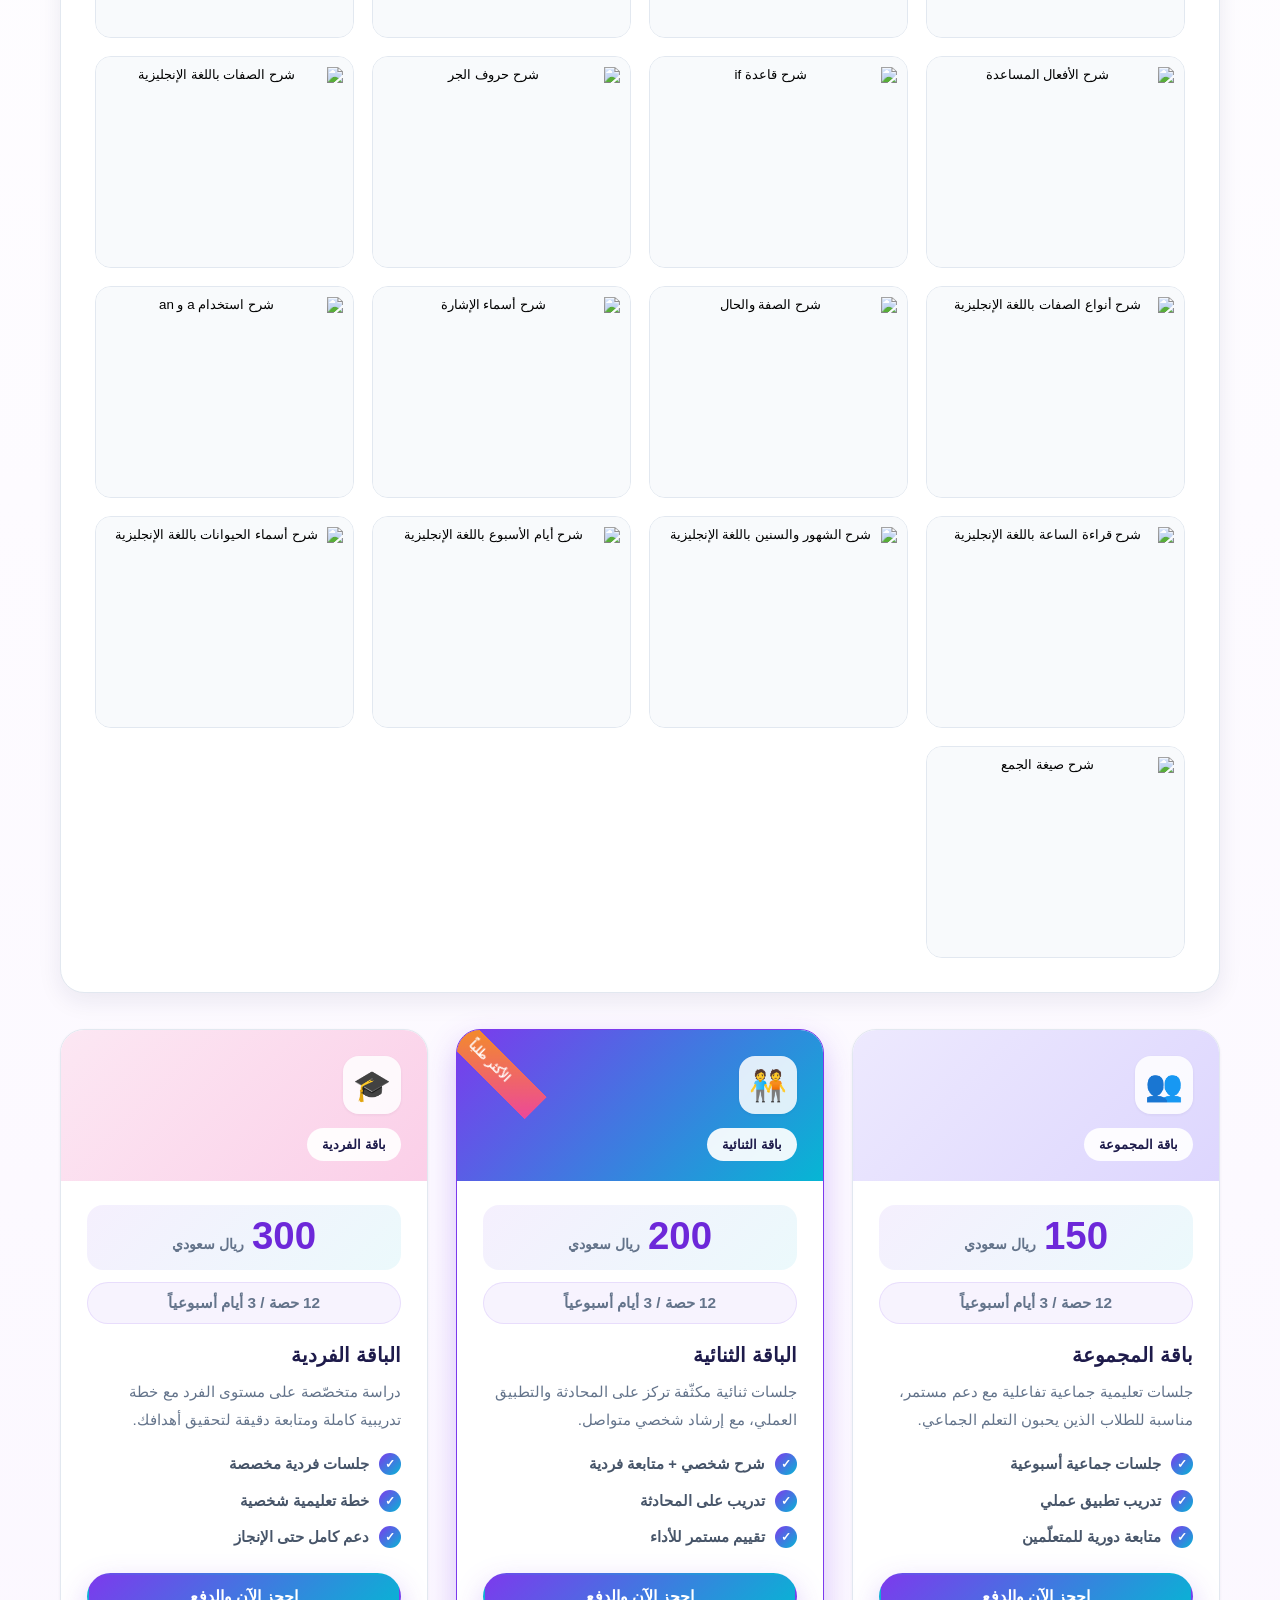
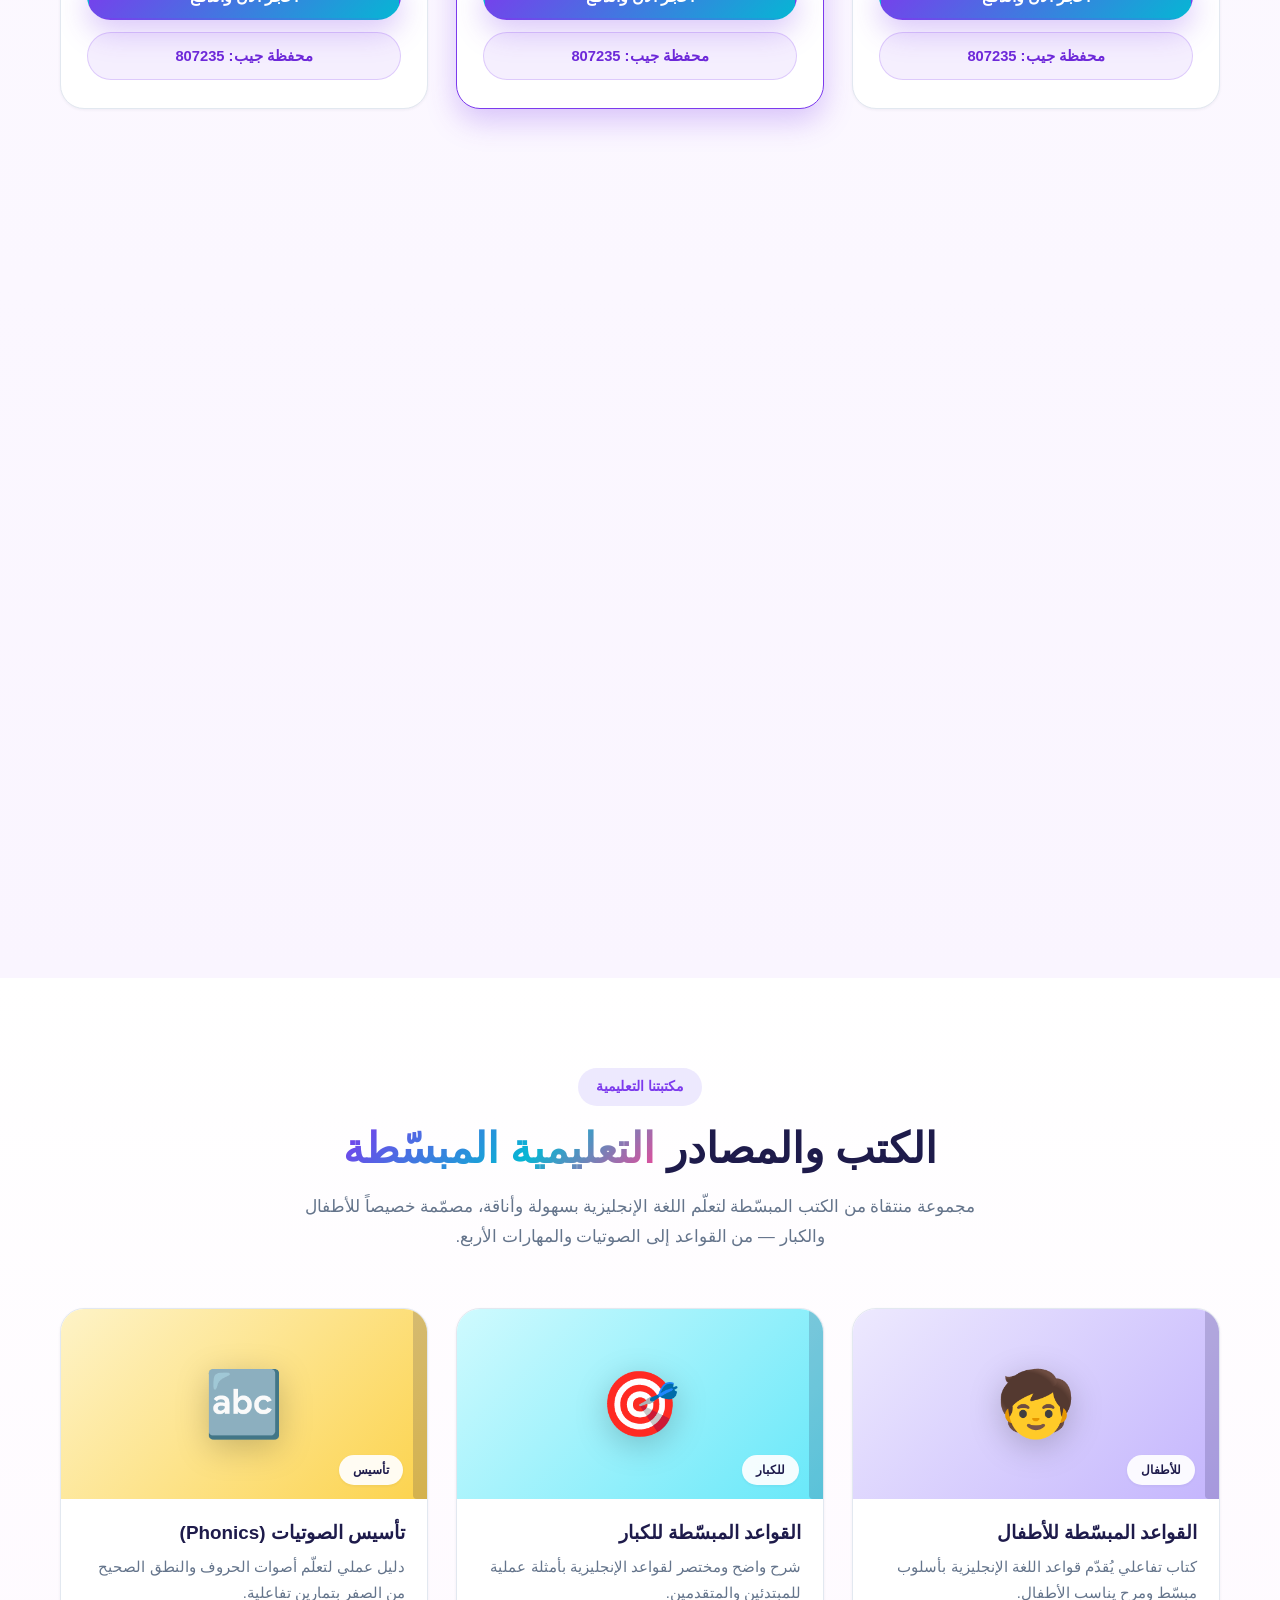
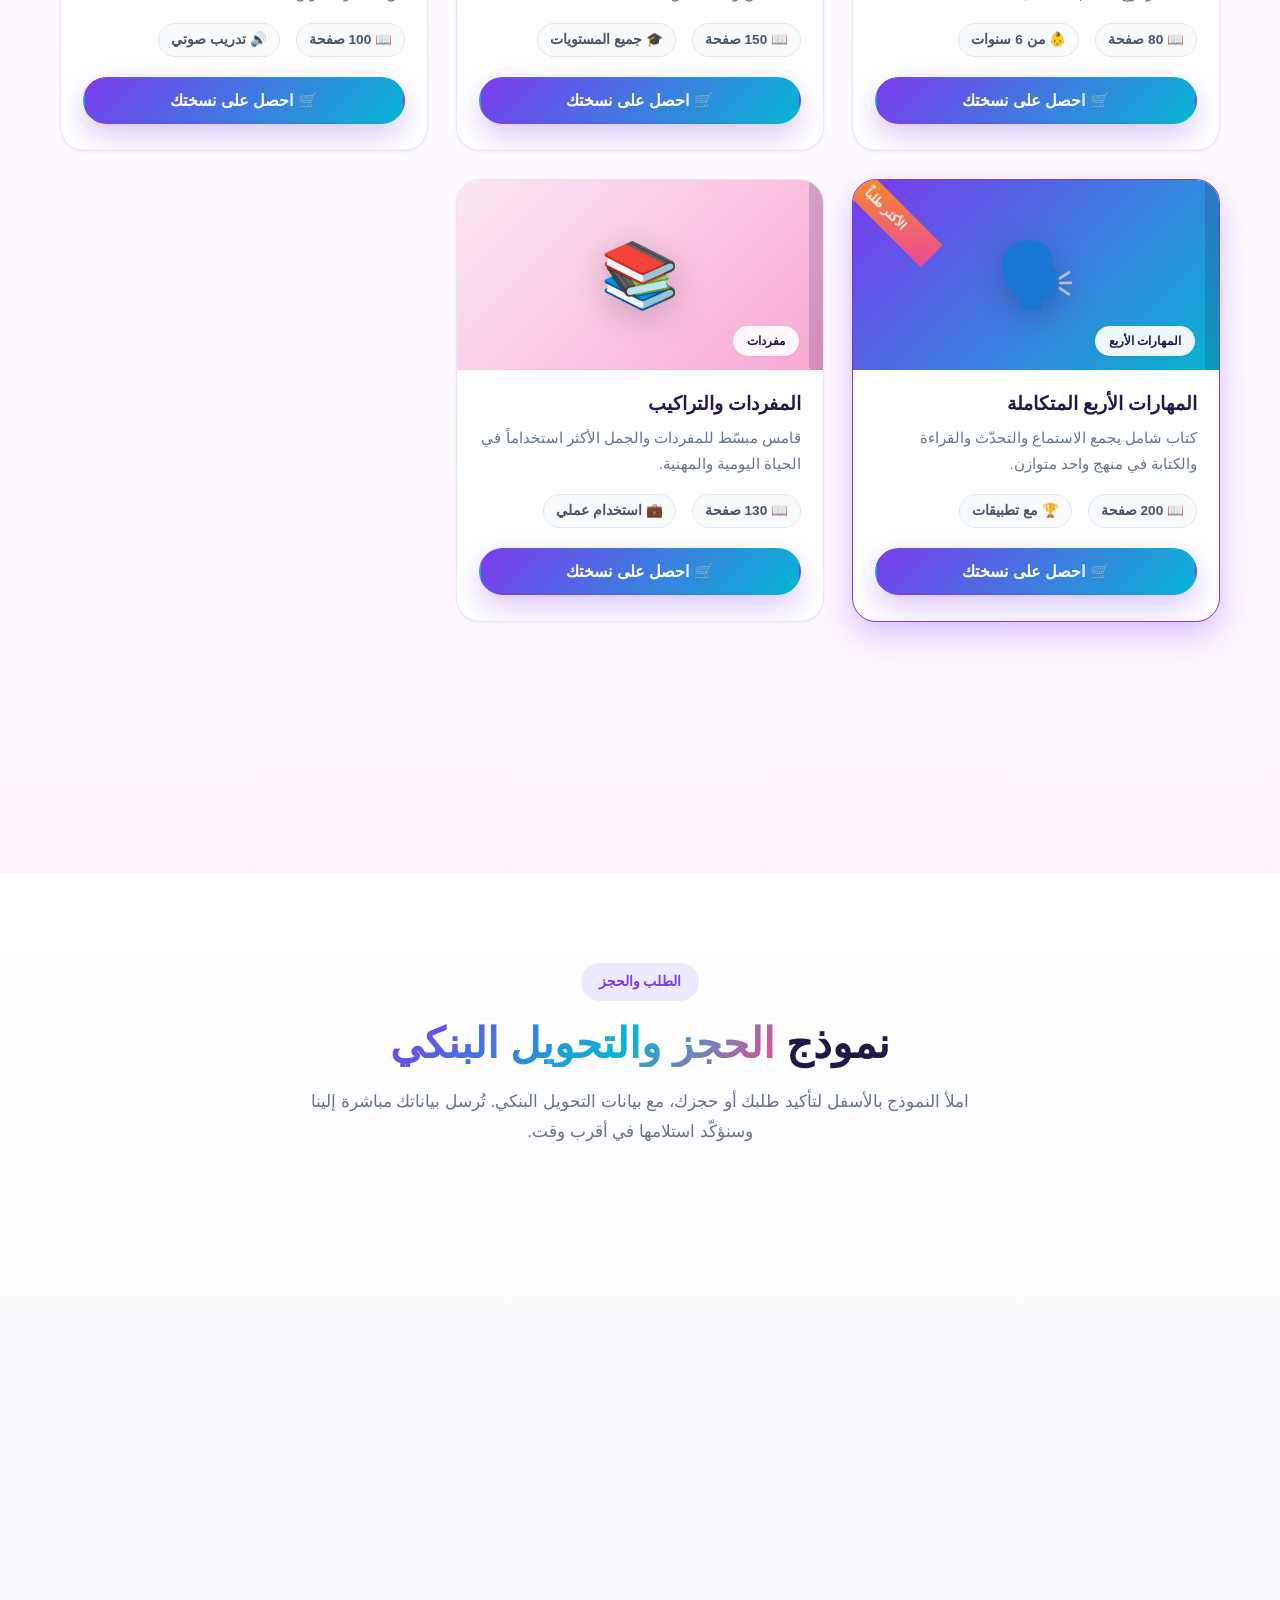
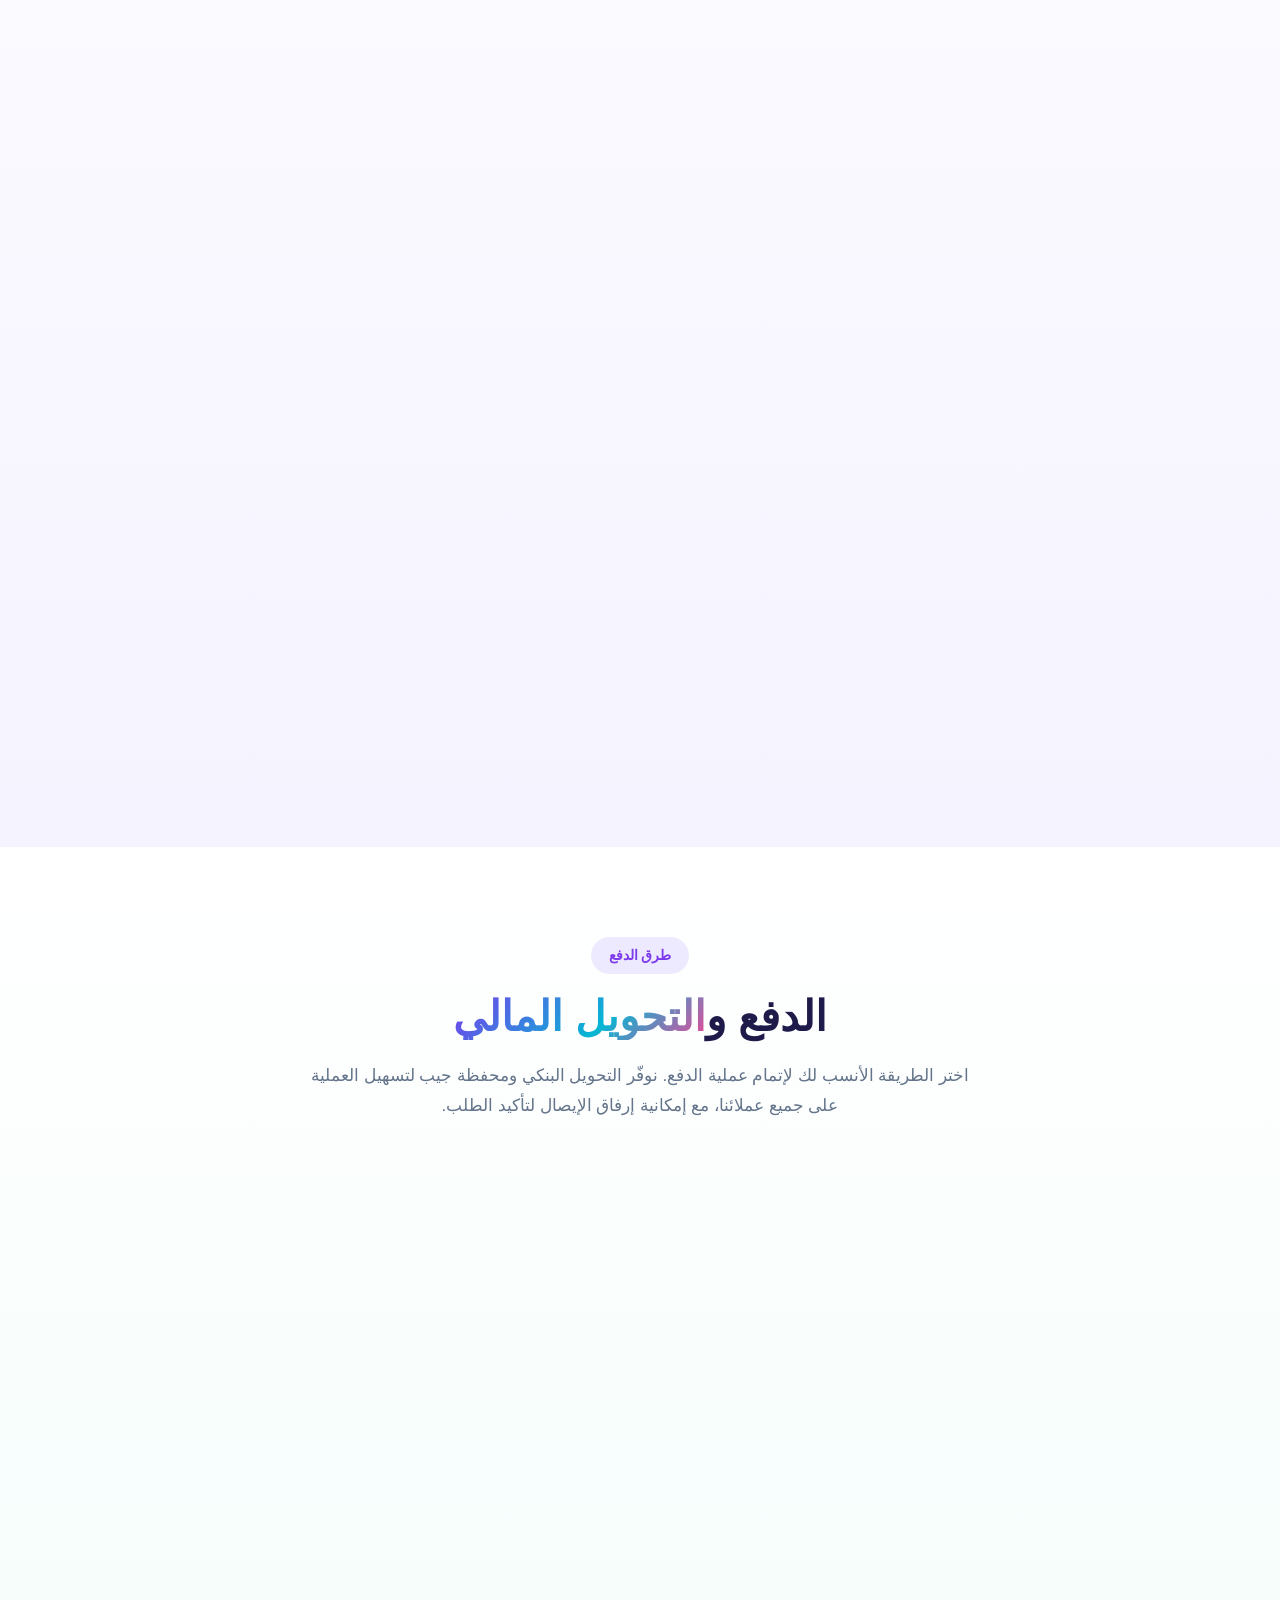
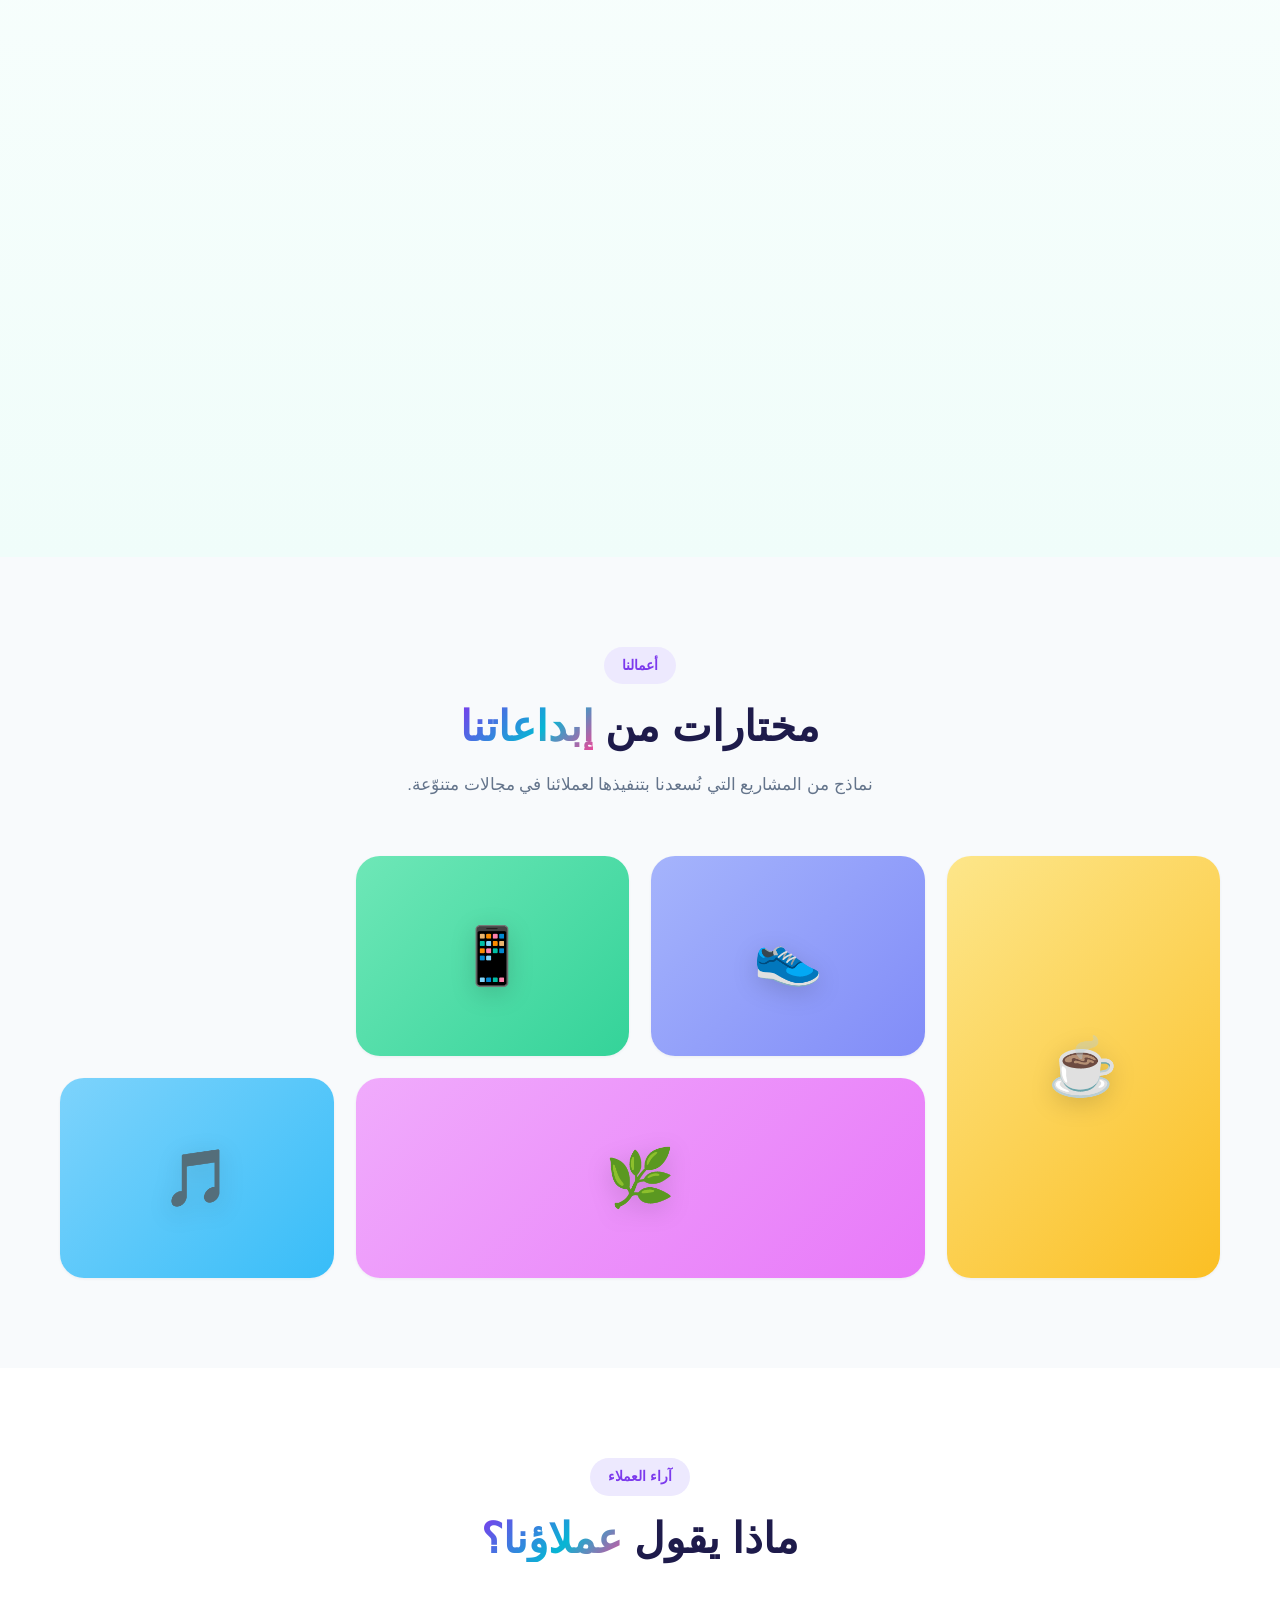
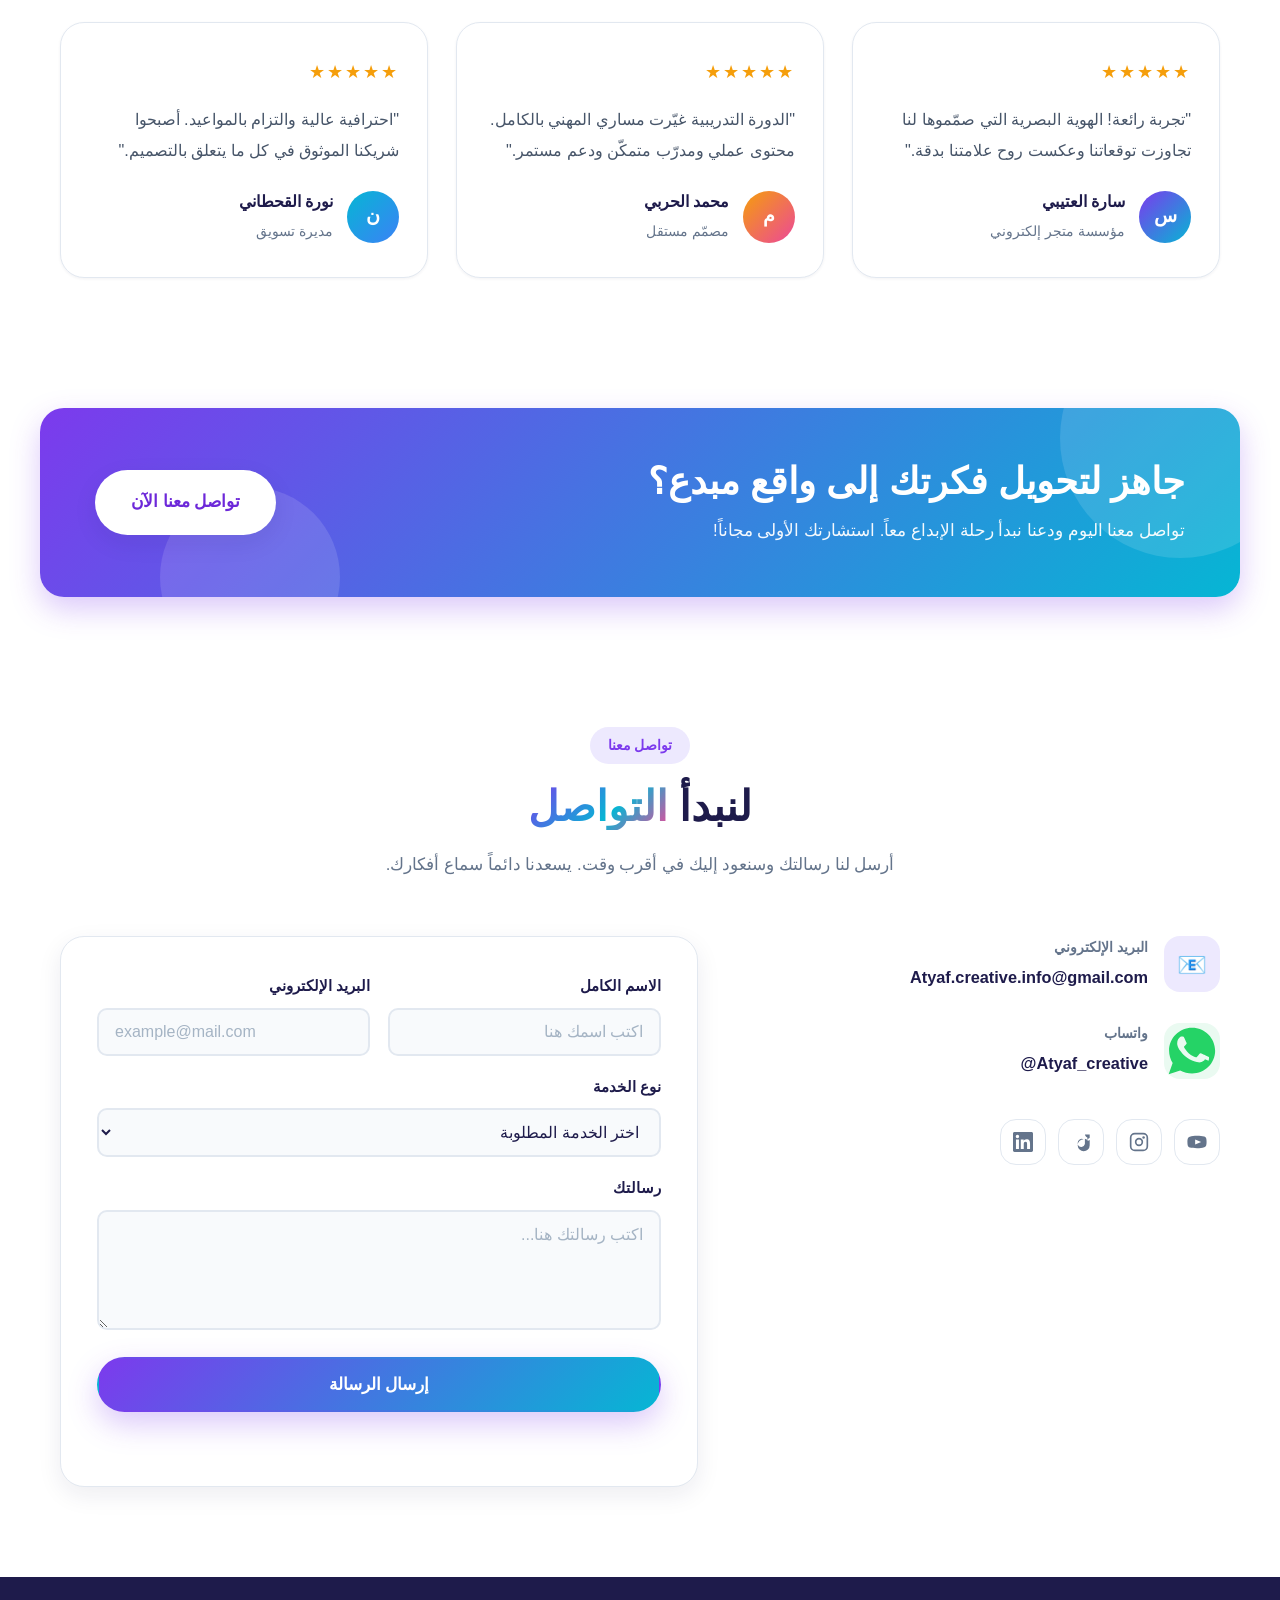
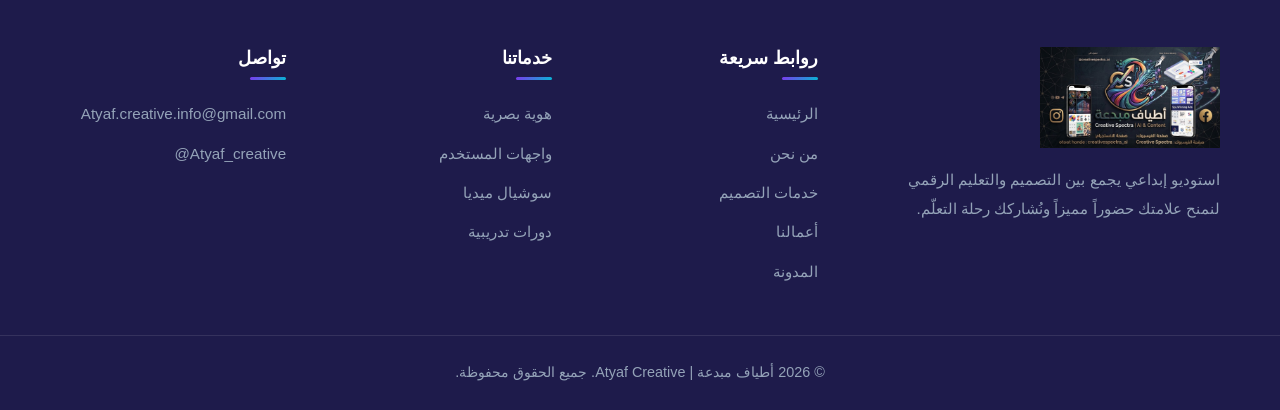
==== commit ec105f4a: "Add files via upload" ====
--- a/index.html
+++ b/index.html
@@ -451,130 +451,109 @@
         </div>
         <div class="lesson-gallery-grid">
           <figure class="lesson-gallery-item">
-            <button type="button" class="lesson-image-button" data-image-src="photo_Learning/birds.jpg.jpg" data-image-alt="أسماء الطيور باللغة الإنجليزية">
+            <button type="button" class="lesson-image-button" data-image-src="photo_Learning/birds.jpg.jpg" data-image-alt="birds">
               <img src="photo_Learning/birds.jpg.jpg" alt="أسماء الطيور باللغة الإنجليزية" loading="eager" />
             </button>
-            <figcaption>الطيور</figcaption>
-          </figure>
-          <figure class="lesson-gallery-item">
-            <button type="button" class="lesson-image-button" data-image-src="photo_Learning/present_simple.jpg.png" data-image-alt="شرح درس المضارع البسيط">
+          </figure>
+          <figure class="lesson-gallery-item">
+            <button type="button" class="lesson-image-button" data-image-src="photo_Learning/present_simple.jpg.png" data-image-alt="present_simple">
               <img src="photo_Learning/present_simple.jpg.png" alt="شرح درس المضارع البسيط" loading="eager" />
             </button>
-            <figcaption>المضارع البسيط</figcaption>
-          </figure>
-          <figure class="lesson-gallery-item">
-            <button type="button" class="lesson-image-button" data-image-src="photo_Learning/present_continuous.jpg.jpg" data-image-alt="شرح درس المضارع المستمر">
+          </figure>
+          <figure class="lesson-gallery-item">
+            <button type="button" class="lesson-image-button" data-image-src="photo_Learning/present_continuous.jpg.jpg" data-image-alt="present_continuous">
               <img src="photo_Learning/present_continuous.jpg.jpg" alt="شرح درس المضارع المستمر" loading="eager" />
             </button>
-            <figcaption>المضارع المستمر</figcaption>
-          </figure>
-          <figure class="lesson-gallery-item">
-            <button type="button" class="lesson-image-button" data-image-src="photo_Learning/past_perfect.jpg.jpg" data-image-alt="شرح درس الماضي التام">
+          </figure>
+          <figure class="lesson-gallery-item">
+            <button type="button" class="lesson-image-button" data-image-src="photo_Learning/past_perfect.jpg.jpg" data-image-alt="past_perfect">
               <img src="photo_Learning/past_perfect.jpg.jpg" alt="شرح درس الماضي التام" loading="eager" />
             </button>
-            <figcaption>الماضي التام</figcaption>
-          </figure>
-          <figure class="lesson-gallery-item">
-            <button type="button" class="lesson-image-button" data-image-src="photo_Learning/1past_simple.jpg.png" data-image-alt="شرح درس الماضي البسيط">
+          </figure>
+          <figure class="lesson-gallery-item">
+            <button type="button" class="lesson-image-button" data-image-src="photo_Learning/1past_simple.jpg.png" data-image-alt="1past_simple">
               <img src="photo_Learning/1past_simple.jpg.png" alt="شرح درس الماضي البسيط" loading="eager" />
             </button>
-            <figcaption>الماضي البسيط</figcaption>
-          </figure>
-          <figure class="lesson-gallery-item">
-            <button type="button" class="lesson-image-button" data-image-src="photo_Learning/past_continuous.jpg.png" data-image-alt="شرح درس الماضي المستمر">
+          </figure>
+          <figure class="lesson-gallery-item">
+            <button type="button" class="lesson-image-button" data-image-src="photo_Learning/past_continuous.jpg.png" data-image-alt="past_continuous">
               <img src="photo_Learning/past_continuous.jpg.png" alt="شرح درس الماضي المستمر" loading="eager" />
             </button>
-            <figcaption>الماضي المستمر</figcaption>
-          </figure>
-          <figure class="lesson-gallery-item">
-            <button type="button" class="lesson-image-button" data-image-src="photo_Learning/verb_can.could.jpg.png" data-image-alt="شرح أفعال القدرة باللغة الإنجليزية">
+          </figure>
+          <figure class="lesson-gallery-item">
+            <button type="button" class="lesson-image-button" data-image-src="photo_Learning/verb_can.could.jpg.png" data-image-alt="verb_can.could">
               <img src="photo_Learning/verb_can.could.jpg.png" alt="شرح أفعال القدرة باللغة الإنجليزية" loading="eager" />
             </button>
-            <figcaption>أفعال القدرة</figcaption>
-          </figure>
-          <figure class="lesson-gallery-item">
-            <button type="button" class="lesson-image-button" data-image-src="photo_Learning/verb_to_be.jpg.png" data-image-alt="شرح أفعال الكينونة باللغة الإنجليزية">
+          </figure>
+          <figure class="lesson-gallery-item">
+            <button type="button" class="lesson-image-button" data-image-src="photo_Learning/verb_to_be.jpg.png" data-image-alt="verb_to_be">
               <img src="photo_Learning/verb_to_be.jpg.png" alt="شرح أفعال الكينونة باللغة الإنجليزية" loading="eager" />
             </button>
-            <figcaption>أفعال الكينونة</figcaption>
-          </figure>
-          <figure class="lesson-gallery-item">
-            <button type="button" class="lesson-image-button" data-image-src="photo_Learning/Auxillary_verbs.jpg.jpg" data-image-alt="شرح الأفعال المساعدة">
+          </figure>
+          <figure class="lesson-gallery-item">
+            <button type="button" class="lesson-image-button" data-image-src="photo_Learning/Auxillary_verbs.jpg.jpg" data-image-alt="Auxillary_verbs">
               <img src="photo_Learning/Auxillary_verbs.jpg.jpg" alt="شرح الأفعال المساعدة" loading="eager" />
             </button>
-            <figcaption>الأفعال المساعدة</figcaption>
-          </figure>
-          <figure class="lesson-gallery-item">
-            <button type="button" class="lesson-image-button" data-image-src="photo_Learning/if.jpg.png" data-image-alt="شرح قاعدة if">
+          </figure>
+          <figure class="lesson-gallery-item">
+            <button type="button" class="lesson-image-button" data-image-src="photo_Learning/if.jpg.png" data-image-alt="if">
               <img src="photo_Learning/if.jpg.png" alt="شرح قاعدة if" loading="eager" />
             </button>
-            <figcaption>قاعدة if</figcaption>
-          </figure>
-          <figure class="lesson-gallery-item">
-            <button type="button" class="lesson-image-button" data-image-src="photo_Learning/prepositions.jpg.jpg" data-image-alt="شرح حروف الجر">
+          </figure>
+          <figure class="lesson-gallery-item">
+            <button type="button" class="lesson-image-button" data-image-src="photo_Learning/prepositions.jpg.jpg" data-image-alt="prepositions">
               <img src="photo_Learning/prepositions.jpg.jpg" alt="شرح حروف الجر" loading="eager" />
             </button>
-            <figcaption>حروف الجر</figcaption>
-          </figure>
-          <figure class="lesson-gallery-item">
-            <button type="button" class="lesson-image-button" data-image-src="photo_Learning/adjective.jpg.png" data-image-alt="شرح الصفات باللغة الإنجليزية">
+          </figure>
+          <figure class="lesson-gallery-item">
+            <button type="button" class="lesson-image-button" data-image-src="photo_Learning/adjective.jpg.png" data-image-alt="adjective">
               <img src="photo_Learning/adjective.jpg.png" alt="شرح الصفات باللغة الإنجليزية" loading="eager" />
             </button>
-            <figcaption>الصفات</figcaption>
-          </figure>
-          <figure class="lesson-gallery-item">
-            <button type="button" class="lesson-image-button" data-image-src="photo_Learning/adjective_types.jpg.jpg" data-image-alt="شرح أنواع الصفات باللغة الإنجليزية">
+          </figure>
+          <figure class="lesson-gallery-item">
+            <button type="button" class="lesson-image-button" data-image-src="photo_Learning/adjective_types.jpg.jpg" data-image-alt="adjective_types">
               <img src="photo_Learning/adjective_types.jpg.jpg" alt="شرح أنواع الصفات باللغة الإنجليزية" loading="eager" />
             </button>
-            <figcaption>أنواع الصفات</figcaption>
-          </figure>
-          <figure class="lesson-gallery-item">
-            <button type="button" class="lesson-image-button" data-image-src="photo_Learning/adj_adverb.jpg.png" data-image-alt="شرح الصفة والحال">
+          </figure>
+          <figure class="lesson-gallery-item">
+            <button type="button" class="lesson-image-button" data-image-src="photo_Learning/adj_adverb.jpg.png" data-image-alt="adj_adverb">
               <img src="photo_Learning/adj_adverb.jpg.png" alt="شرح الصفة والحال" loading="eager" />
             </button>
-            <figcaption>الصفة والحال</figcaption>
-          </figure>
-          <figure class="lesson-gallery-item">
-            <button type="button" class="lesson-image-button" data-image-src="photo_Learning/this_that.jpg.png" data-image-alt="شرح أسماء الإشارة">
+          </figure>
+          <figure class="lesson-gallery-item">
+            <button type="button" class="lesson-image-button" data-image-src="photo_Learning/this_that.jpg.png" data-image-alt="this_that">
               <img src="photo_Learning/this_that.jpg.png" alt="شرح أسماء الإشارة" loading="eager" />
             </button>
-            <figcaption>أسماء الإشارة</figcaption>
-          </figure>
-          <figure class="lesson-gallery-item">
-            <button type="button" class="lesson-image-button" data-image-src="photo_Learning/a_an.jpg.png" data-image-alt="شرح استخدام a و an">
+          </figure>
+          <figure class="lesson-gallery-item">
+            <button type="button" class="lesson-image-button" data-image-src="photo_Learning/a_an.jpg.png" data-image-alt="a_an">
               <img src="photo_Learning/a_an.jpg.png" alt="شرح استخدام a و an" loading="eager" />
             </button>
-            <figcaption>استخدام a و an</figcaption>
-          </figure>
-          <figure class="lesson-gallery-item">
-            <button type="button" class="lesson-image-button" data-image-src="photo_Learning/clock.jpg.jpg" data-image-alt="شرح قراءة الساعة باللغة الإنجليزية">
+          </figure>
+          <figure class="lesson-gallery-item">
+            <button type="button" class="lesson-image-button" data-image-src="photo_Learning/clock.jpg.jpg" data-image-alt="clock">
               <img src="photo_Learning/clock.jpg.jpg" alt="شرح قراءة الساعة باللغة الإنجليزية" loading="eager" />
             </button>
-            <figcaption>الساعات</figcaption>
-          </figure>
-          <figure class="lesson-gallery-item">
-            <button type="button" class="lesson-image-button" data-image-src="photo_Learning/years_Months.jpg.png" data-image-alt="شرح الشهور والسنين باللغة الإنجليزية">
+          </figure>
+          <figure class="lesson-gallery-item">
+            <button type="button" class="lesson-image-button" data-image-src="photo_Learning/years_Months.jpg.png" data-image-alt="years_Months">
               <img src="photo_Learning/years_Months.jpg.png" alt="شرح الشهور والسنين باللغة الإنجليزية" loading="eager" />
             </button>
-            <figcaption>الشهور والسنين</figcaption>
-          </figure>
-          <figure class="lesson-gallery-item">
-            <button type="button" class="lesson-image-button" data-image-src="photo_Learning/Days.jpg.png" data-image-alt="شرح أيام الأسبوع باللغة الإنجليزية">
+          </figure>
+          <figure class="lesson-gallery-item">
+            <button type="button" class="lesson-image-button" data-image-src="photo_Learning/Days.jpg.png" data-image-alt="Days">
               <img src="photo_Learning/Days.jpg.png" alt="شرح أيام الأسبوع باللغة الإنجليزية" loading="eager" />
             </button>
-            <figcaption>أيام الأسبوع</figcaption>
-          </figure>
-          <figure class="lesson-gallery-item">
-            <button type="button" class="lesson-image-button" data-image-src="photo_Learning/Animals.jpg.png" data-image-alt="شرح أسماء الحيوانات باللغة الإنجليزية">
+          </figure>
+          <figure class="lesson-gallery-item">
+            <button type="button" class="lesson-image-button" data-image-src="photo_Learning/Animals.jpg.png" data-image-alt="Animals">
               <img src="photo_Learning/Animals.jpg.png" alt="شرح أسماء الحيوانات باللغة الإنجليزية" loading="eager" />
             </button>
-            <figcaption>الحيوانات</figcaption>
-          </figure>
-          <figure class="lesson-gallery-item">
-            <button type="button" class="lesson-image-button" data-image-src="photo_Learning/s_es.jpg.jpg" data-image-alt="شرح صيغة الجمع">
+          </figure>
+          <figure class="lesson-gallery-item">
+            <button type="button" class="lesson-image-button" data-image-src="photo_Learning/s_es.jpg.jpg" data-image-alt="s_es">
               <img src="photo_Learning/s_es.jpg.jpg" alt="شرح صيغة الجمع" loading="eager" />
             </button>
-            <figcaption>الجمع مع s و es</figcaption>
           </figure>
         </div>
       </div>
